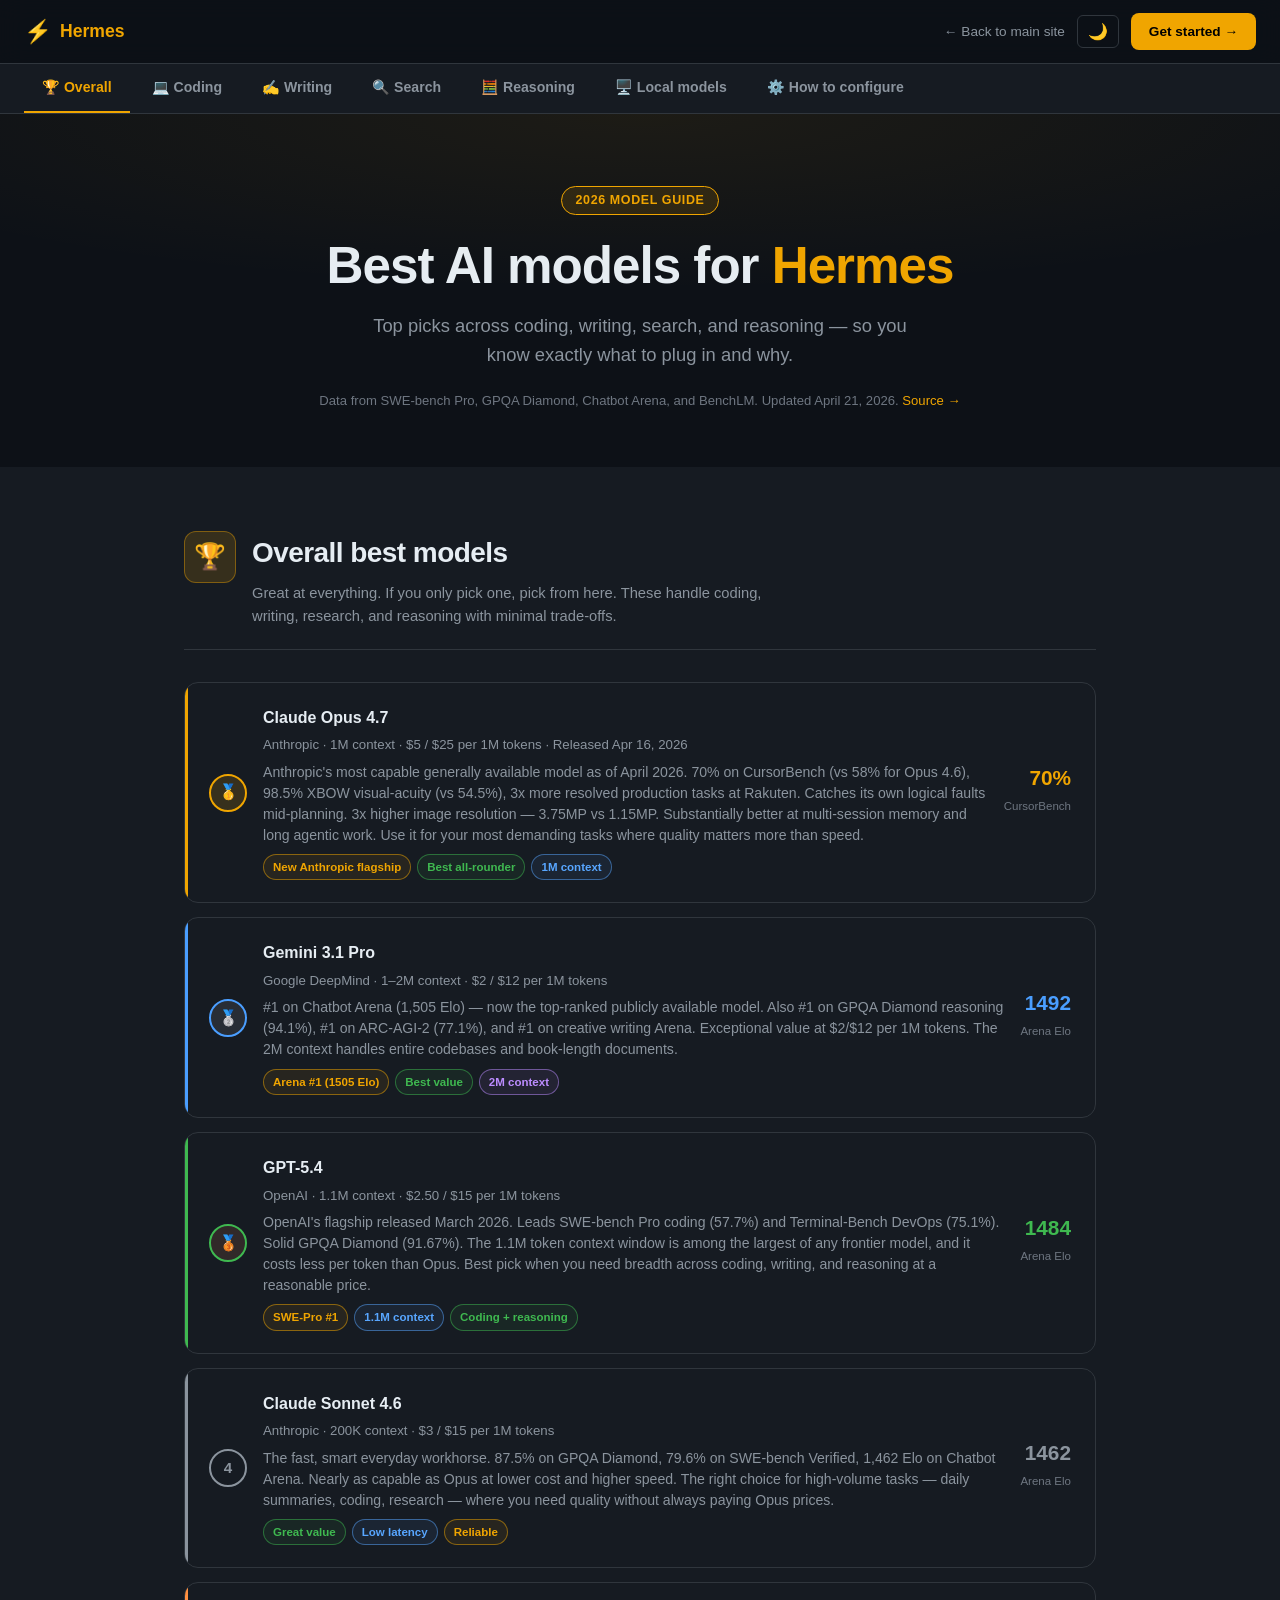
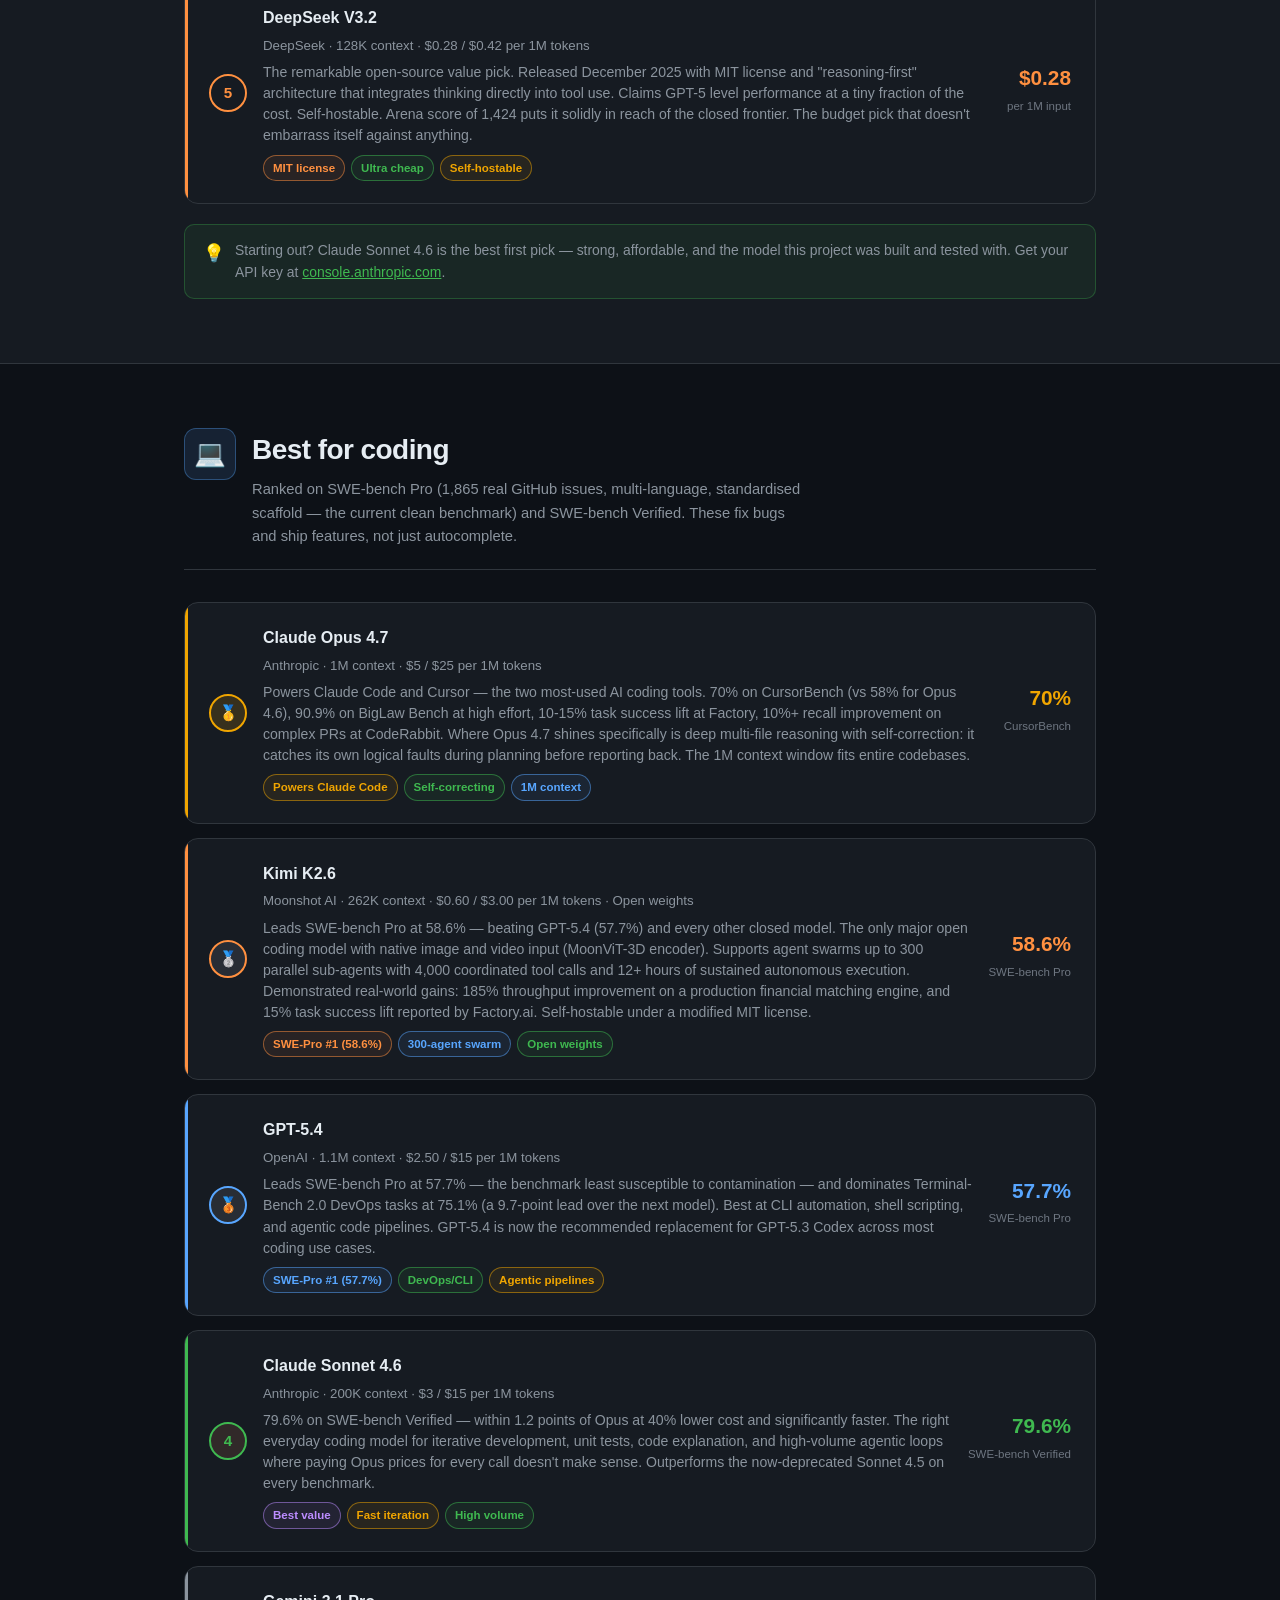
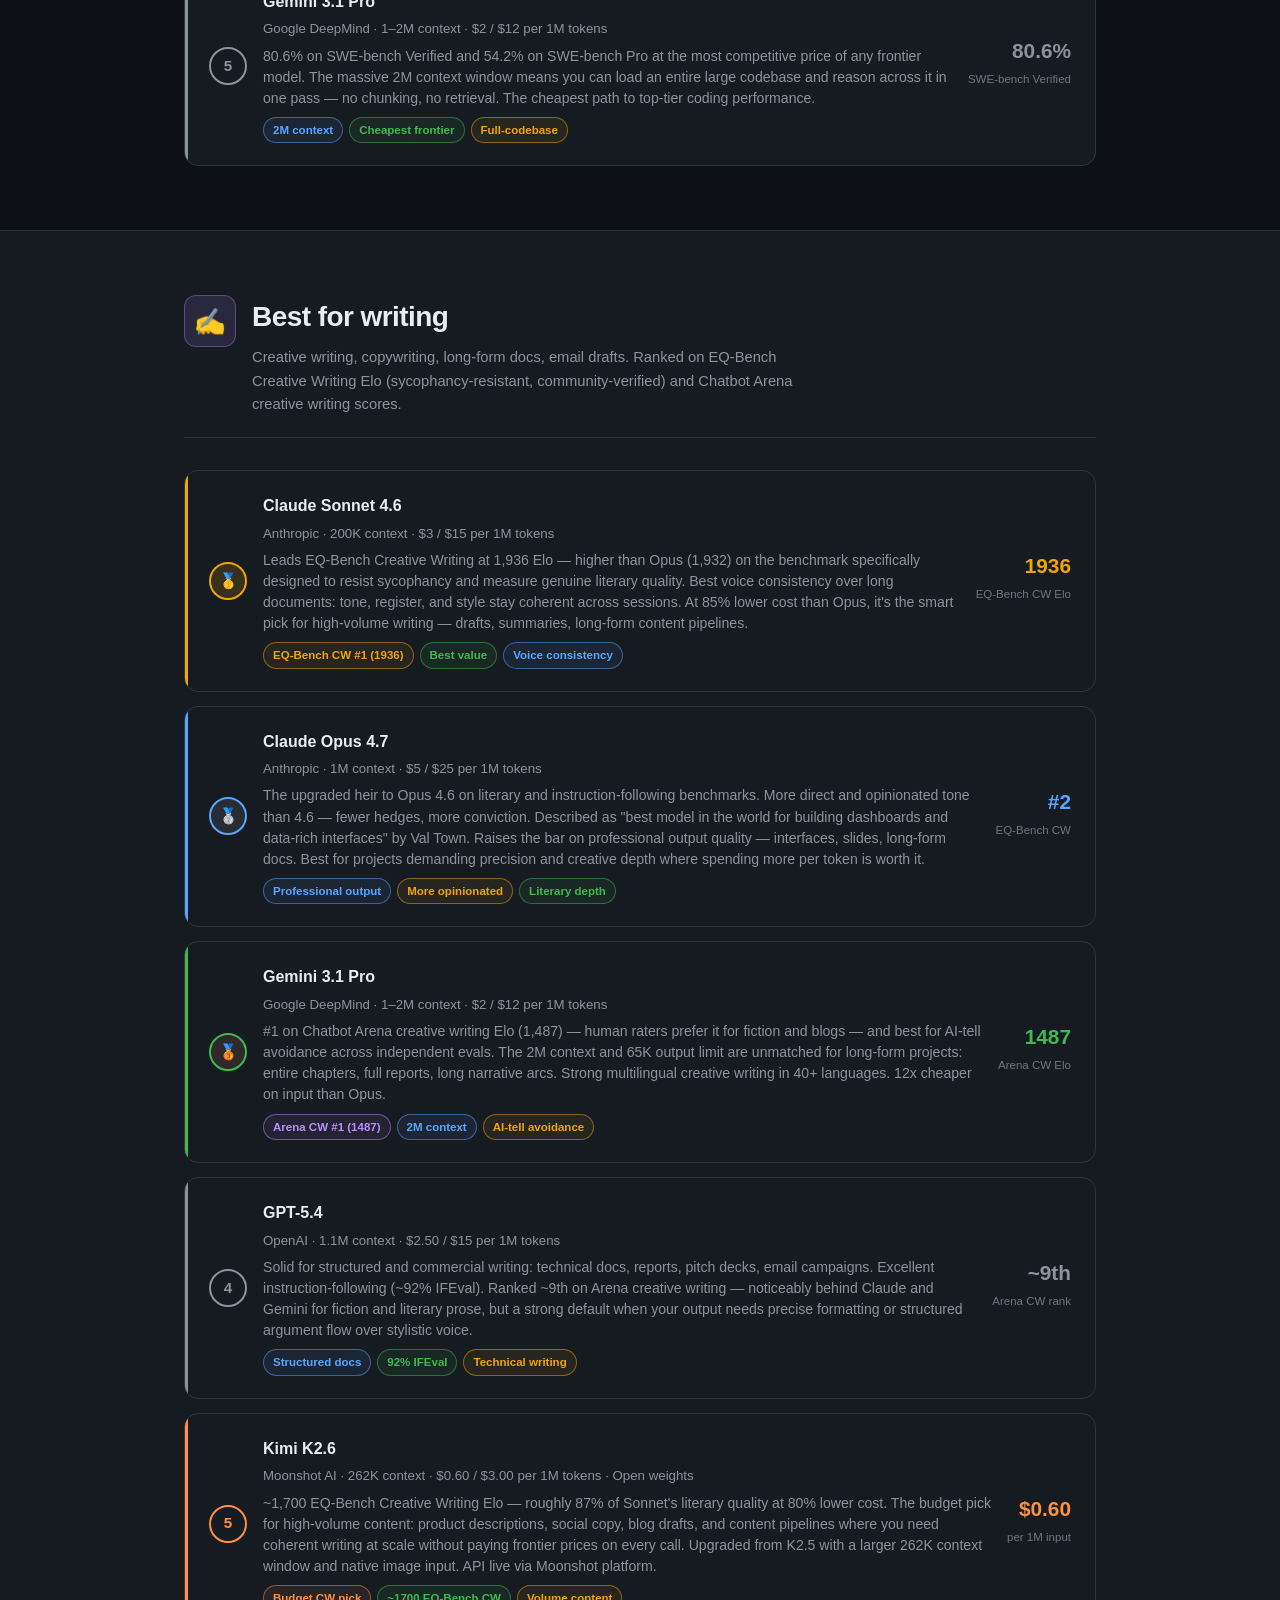
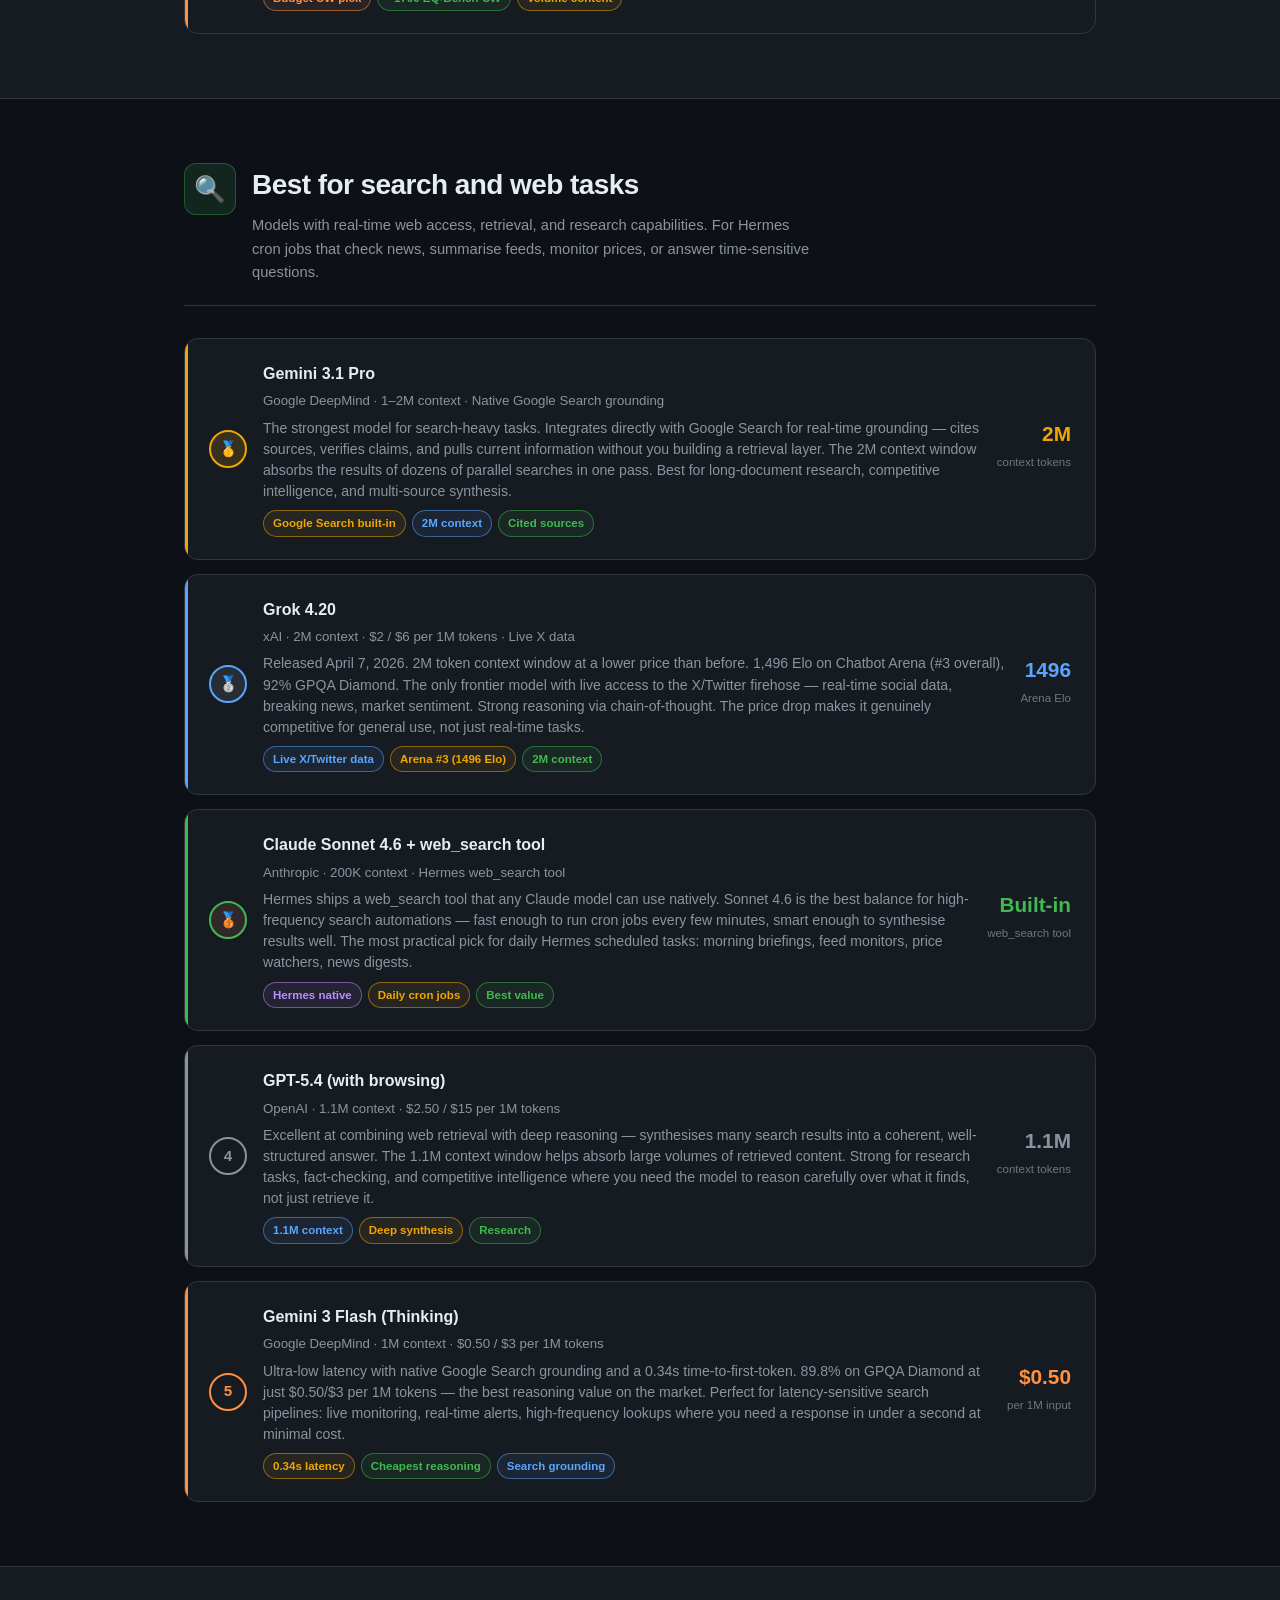
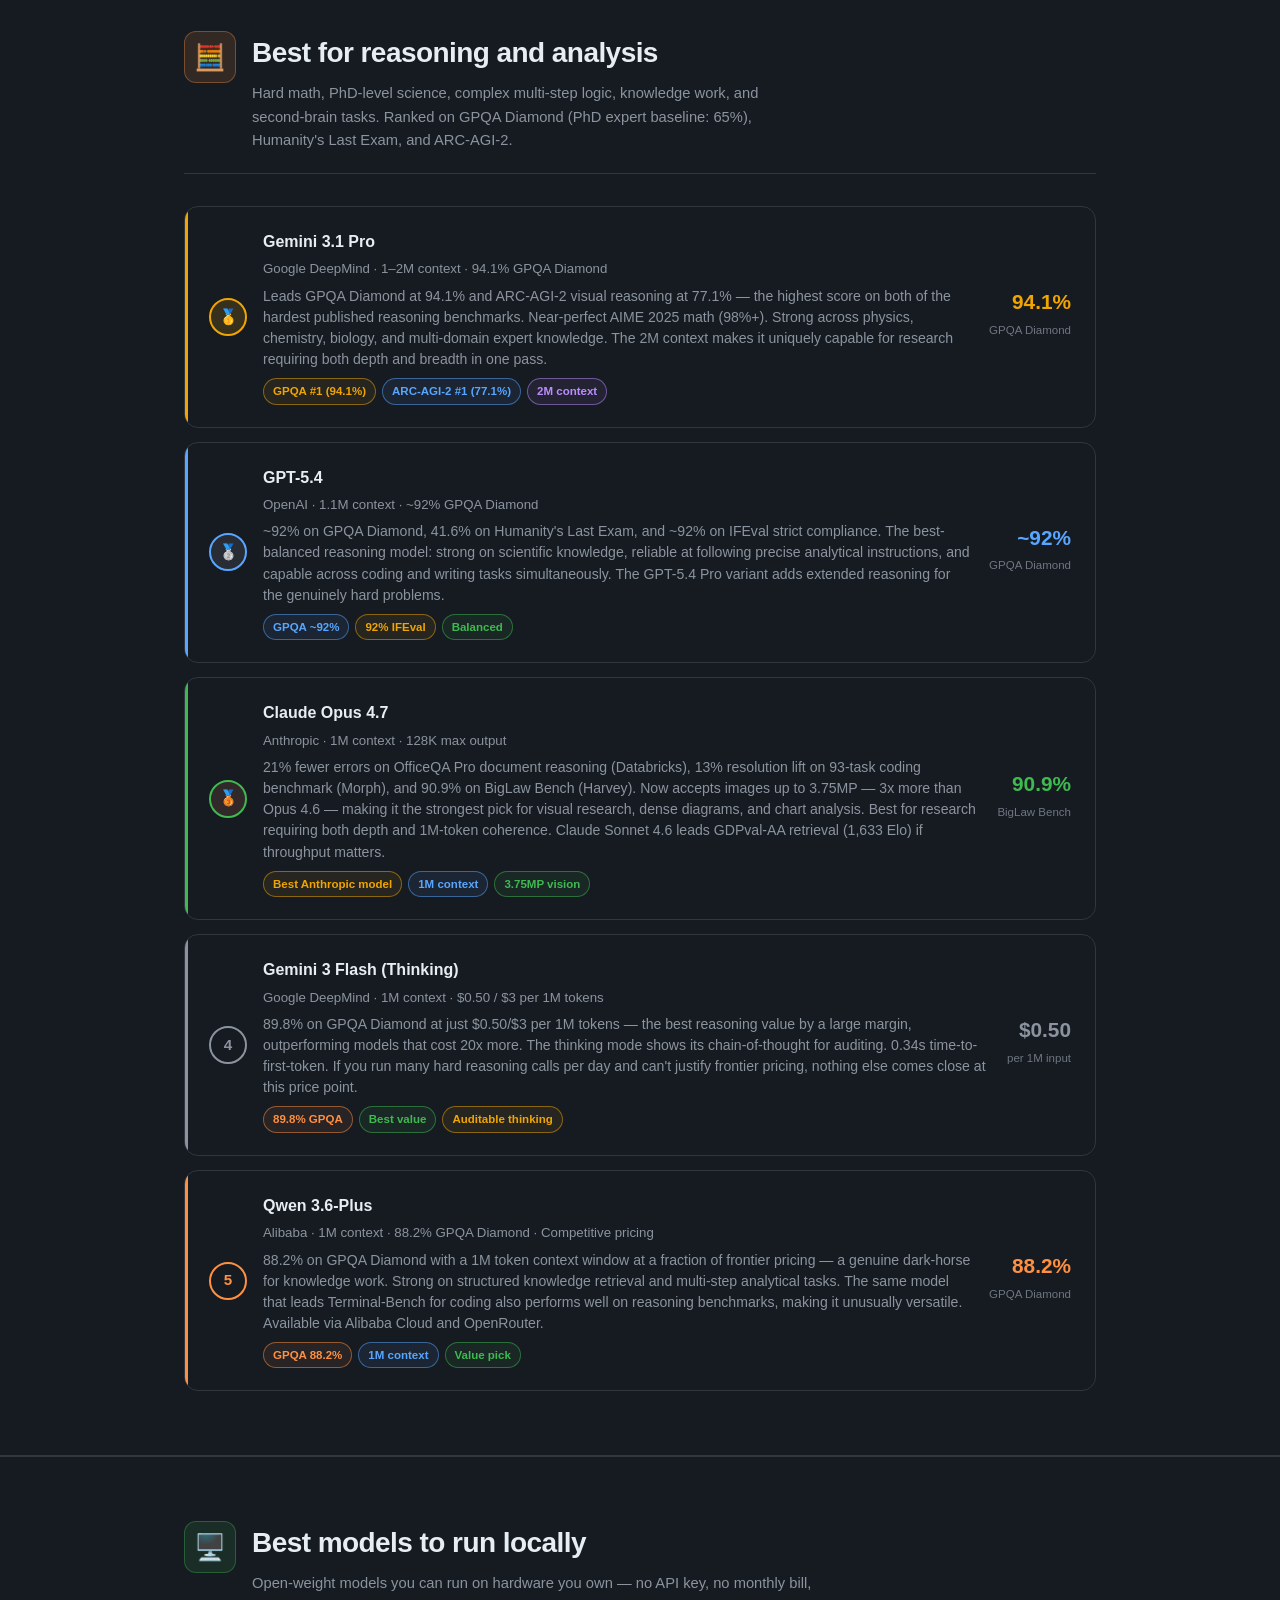
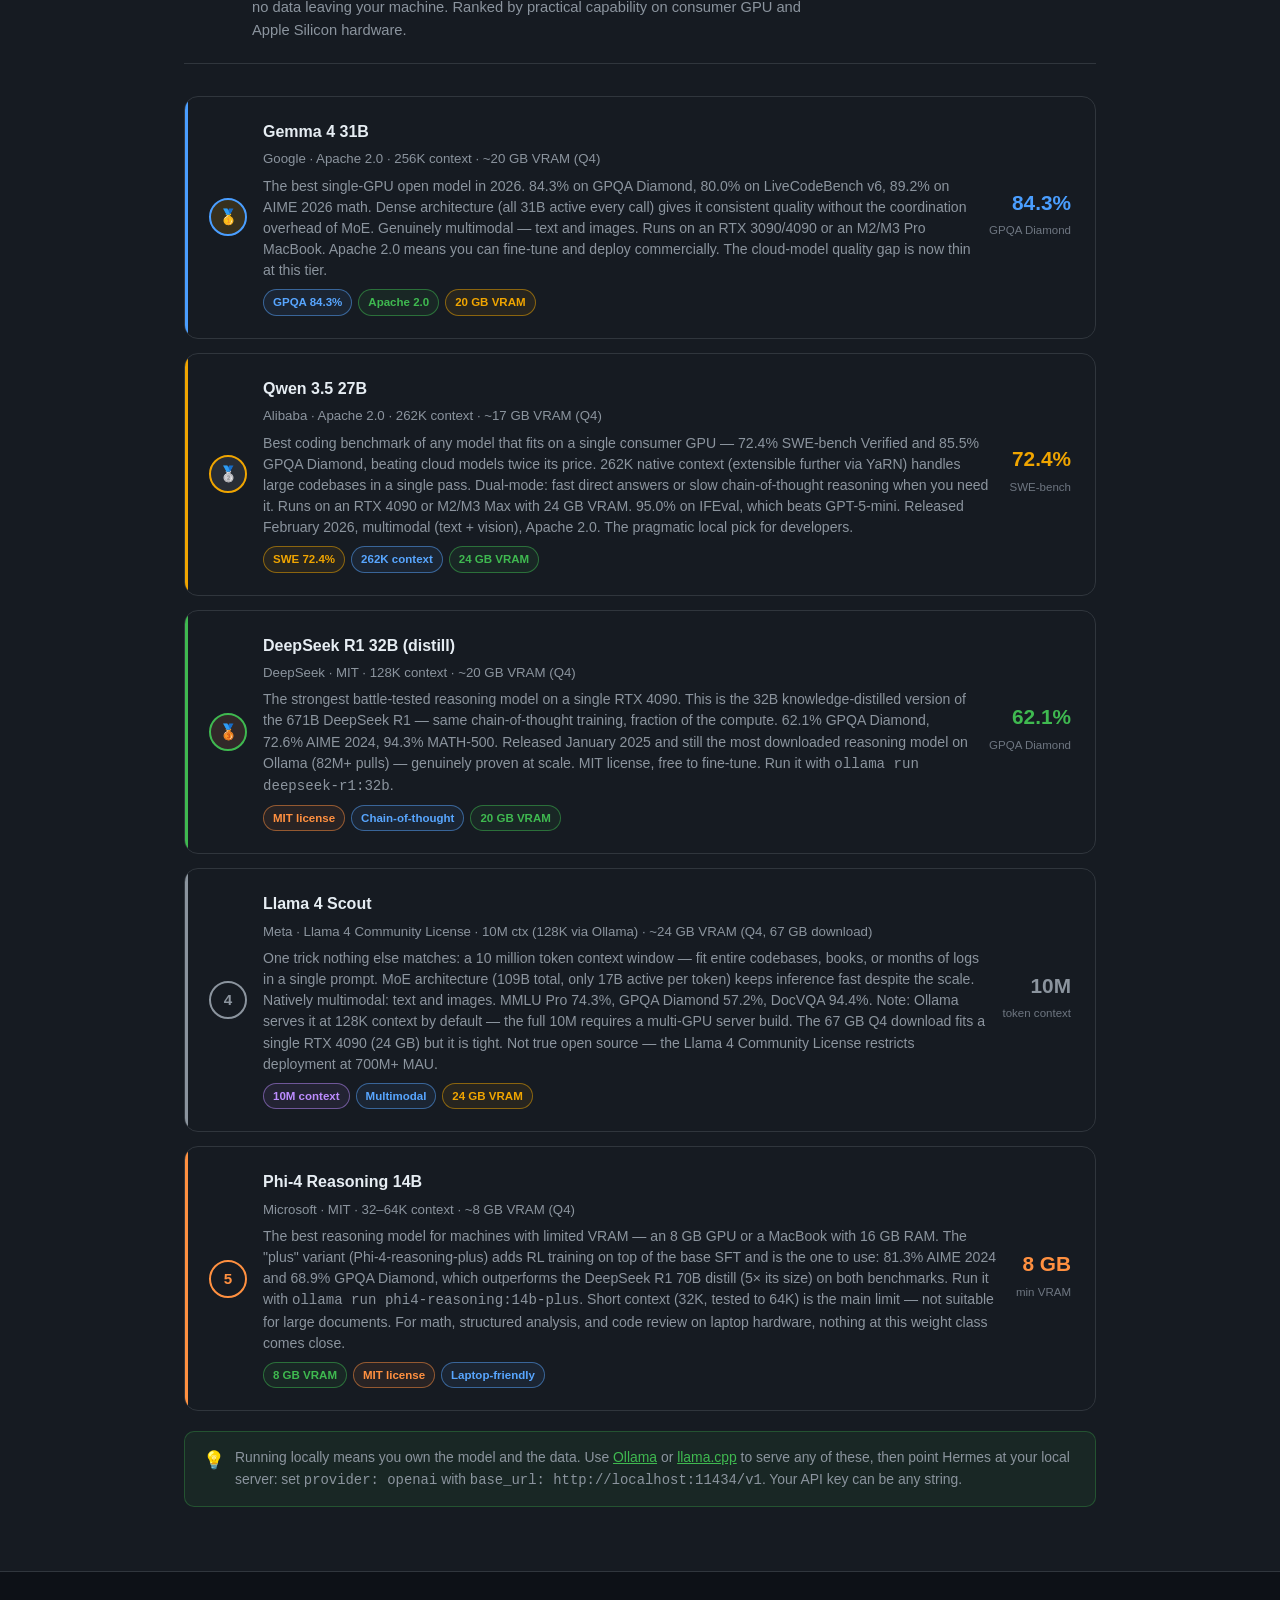
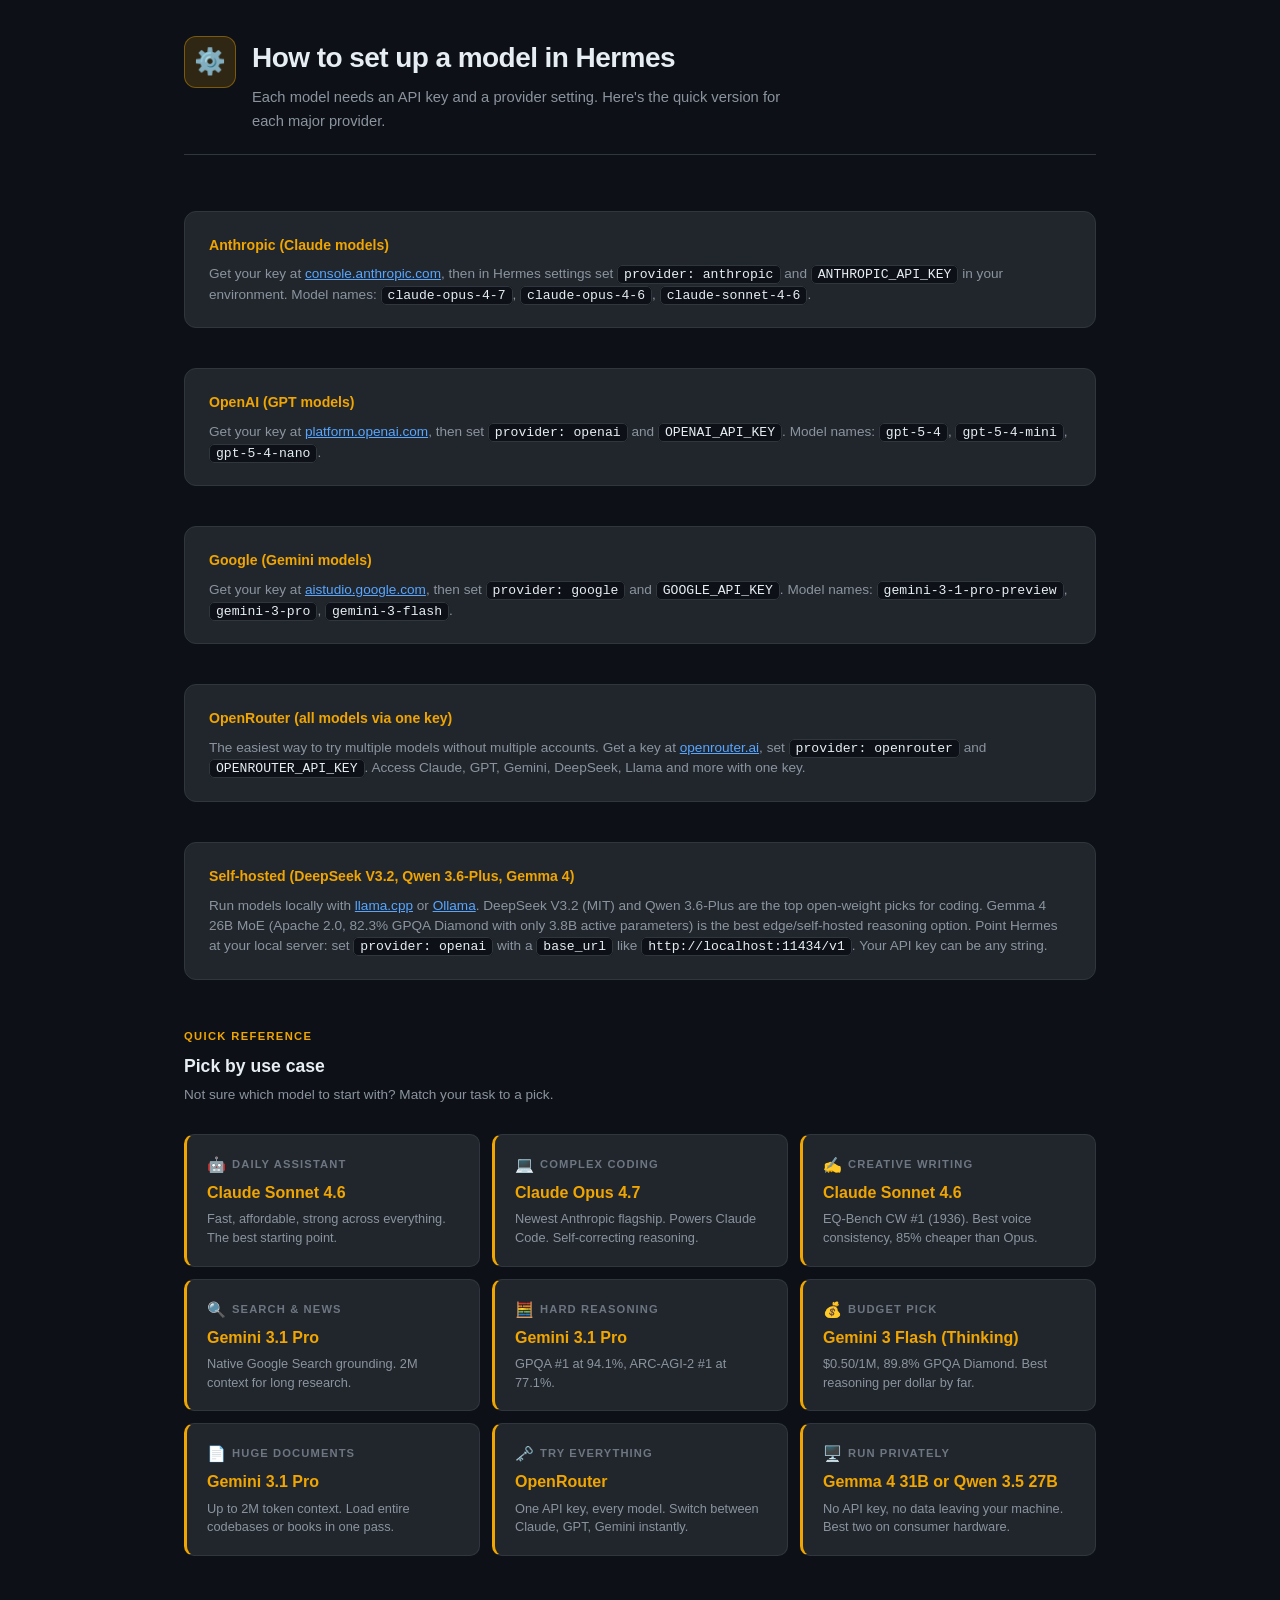
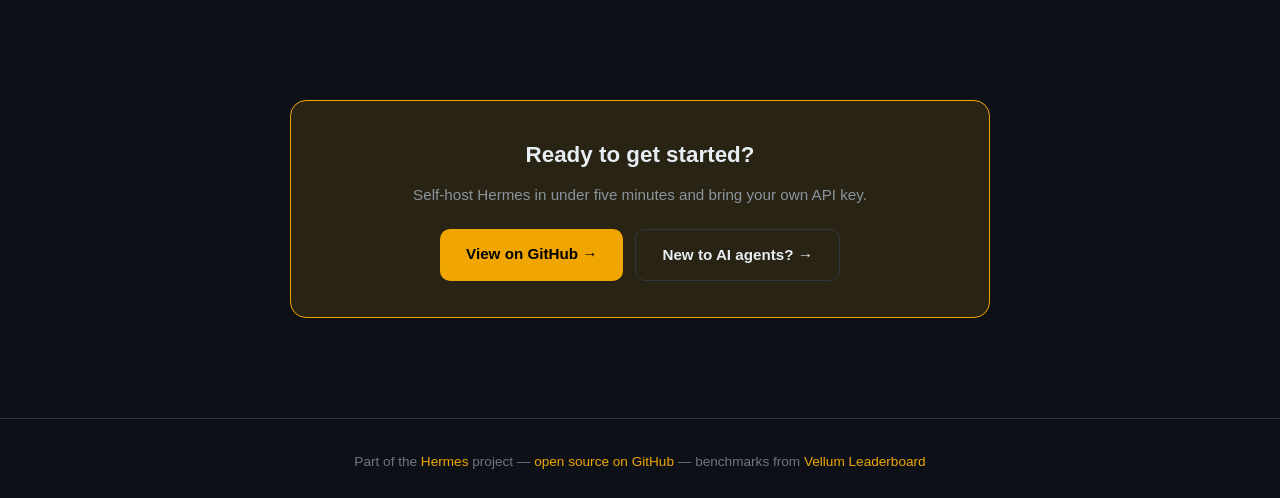
==== models/index.html @ d33a5d72 "docs: update models page — Kimi K2.6 replaces K2.5 (58.6% SWE-Pro #1 coding, writing section updated" ====
<!DOCTYPE html>
<html lang="en" data-theme="dark">
<head>
  <script>
    // Canonical URL: strip trailing index.html so links always show the clean path
    (function(){
      var p = window.location.pathname;
      if (p.endsWith('/index.html')) {
        var clean = p.slice(0, p.length - 'index.html'.length);
        window.history.replaceState(null, '', clean + window.location.search + window.location.hash);
      }
    })();
  </script>
<meta charset="UTF-8">
<meta name="viewport" content="width=device-width, initial-scale=1.0">
<title>Best AI Models for Hermes — 2026 Guide</title>
<meta name="description" content="The best AI models to use with Hermes in 2026 — top picks for coding, writing, web search, and all-around use.">
<style>
  :root {
    --bg-primary: #0d1117;
    --bg-secondary: #161b22;
    --bg-tertiary: #21262d;
    --bg-card: #161b22;
    --border: #30363d;
    --text-primary: #e6edf3;
    --text-secondary: #8b949e;
    --text-muted: #6e7681;
    --accent: #f0a500;
    --accent-dim: #c88800;
    --accent-glow: rgba(240,165,0,0.12);
    --green: #3fb950;
    --blue: #58a6ff;
    --purple: #bc8cff;
    --red: #f85149;
    --orange: #ff9040;
    --nav-height: 64px;
  }
  [data-theme="light"] nav {
    background: rgba(246, 248, 250, 0.95);
  }
  [data-theme="light"] {
    --bg-primary: #ffffff;
    --bg-secondary: #f6f8fa;
    --bg-tertiary: #eaeef2;
    --bg-card: #ffffff;
    --border: #d0d7de;
    --text-primary: #1f2328;
    --text-secondary: #656d76;
    --text-muted: #9198a1;
    --accent: #c07800;
    --accent-dim: #9a6200;
    --accent-glow: rgba(192,120,0,0.10);
  }

  *, *::before, *::after { box-sizing: border-box; margin: 0; padding: 0; }

  body {
    font-family: -apple-system, BlinkMacSystemFont, 'Segoe UI', sans-serif;
    background: var(--bg-primary);
    color: var(--text-primary);
    line-height: 1.6;
    min-height: 100vh;
  }

  /* NAV */
  nav {
    position: sticky;
    top: 0;
    height: var(--nav-height);
    background: rgba(13, 17, 23, 0.92);
    border-bottom: 1px solid var(--border);
    backdrop-filter: blur(12px);
    display: flex;
    align-items: center;
    justify-content: space-between;
    padding: 0 24px;
    z-index: 100;
  }
  .nav-logo {
    font-size: 1.1rem;
    font-weight: 700;
    color: var(--accent);
    text-decoration: none;
    display: flex;
    align-items: center;
    gap: 8px;
  }
  .nav-logo span { font-size: 1.4rem; }
  .nav-right { display: flex; align-items: center; gap: 12px; }
  .nav-back {
    color: var(--text-secondary);
    text-decoration: none;
    font-size: 0.85rem;
    display: flex;
    align-items: center;
    gap: 4px;
    transition: color 0.2s;
  }
  .nav-back:hover { color: var(--text-primary); }
  #theme-toggle {
    background: none;
    border: 1px solid var(--border);
    border-radius: 6px;
    padding: 6px 10px;
    cursor: pointer;
    font-size: 1rem;
    color: var(--text-primary);
    transition: border-color 0.2s;
  }
  #theme-toggle:hover { border-color: var(--accent); }
  .btn-cta {
    background: var(--accent);
    color: #000;
    border: none;
    border-radius: 8px;
    padding: 8px 18px;
    font-size: 0.85rem;
    font-weight: 600;
    cursor: pointer;
    text-decoration: none;
    transition: opacity 0.2s;
  }
  .btn-cta:hover { opacity: 0.85; }

  /* TAB NAV */
  .tab-bar {
    position: sticky;
    top: var(--nav-height);
    z-index: 90;
    background: var(--bg-secondary);
    border-bottom: 1px solid var(--border);
    padding: 0 24px;
    display: flex;
    gap: 4px;
    overflow-x: auto;
    scrollbar-width: none;
  }
  .tab-bar::-webkit-scrollbar { display: none; }
  .tab-pill {
    padding: 12px 18px;
    font-size: 0.88rem;
    font-weight: 600;
    color: var(--text-secondary);
    cursor: pointer;
    border-bottom: 2px solid transparent;
    white-space: nowrap;
    transition: color 0.2s, border-color 0.2s;
    text-decoration: none;
    display: block;
  }
  .tab-pill:hover { color: var(--text-primary); }
  .tab-pill.active { color: var(--accent); border-bottom-color: var(--accent); }

  /* HERO */
  .hero {
    text-align: center;
    padding: 72px 24px 56px;
    position: relative;
    overflow: hidden;
  }
  .hero::before {
    content: '';
    position: absolute;
    inset: 0;
    background: radial-gradient(ellipse 70% 50% at 50% 0%, rgba(240,165,0,0.07), transparent);
    pointer-events: none;
  }
  .hero-badge {
    display: inline-block;
    background: var(--accent-glow);
    border: 1px solid var(--accent);
    color: var(--accent);
    border-radius: 20px;
    padding: 4px 14px;
    font-size: 0.78rem;
    font-weight: 600;
    letter-spacing: 0.05em;
    text-transform: uppercase;
    margin-bottom: 20px;
  }
  .hero h1 {
    font-size: clamp(1.9rem, 4.5vw, 3.2rem);
    font-weight: 800;
    line-height: 1.2;
    margin-bottom: 14px;
    letter-spacing: -0.02em;
  }
  .hero h1 em { font-style: normal; color: var(--accent); }
  .hero-sub {
    font-size: clamp(0.95rem, 2.2vw, 1.15rem);
    color: var(--text-secondary);
    max-width: 580px;
    margin: 0 auto 20px;
  }
  .hero-note {
    font-size: 0.82rem;
    color: var(--text-muted);
    margin-top: 8px;
  }
  .hero-note a { color: var(--accent); text-decoration: none; }

  /* SECTION */
  .model-section {
    padding: 64px 24px;
    max-width: 960px;
    margin: 0 auto;
  }
  .model-section + .model-section { padding-top: 0; }
  .section-alt {
    background: var(--bg-secondary);
  }
  .section-alt .model-section { }

  .section-header {
    display: flex;
    align-items: flex-start;
    gap: 16px;
    margin-bottom: 32px;
    padding-bottom: 20px;
    border-bottom: 1px solid var(--border);
  }
  .section-icon {
    width: 52px;
    height: 52px;
    border-radius: 12px;
    display: flex;
    align-items: center;
    justify-content: center;
    font-size: 1.6rem;
    flex-shrink: 0;
  }
  .icon-gold { background: rgba(240,165,0,0.15); border: 1px solid rgba(240,165,0,0.4); }
  .icon-blue { background: rgba(88,166,255,0.12); border: 1px solid rgba(88,166,255,0.35); }
  .icon-green { background: rgba(63,185,80,0.12); border: 1px solid rgba(63,185,80,0.35); }
  .icon-purple { background: rgba(188,140,255,0.12); border: 1px solid rgba(188,140,255,0.35); }
  .icon-orange { background: rgba(255,144,64,0.12); border: 1px solid rgba(255,144,64,0.35); }

  .section-header-text h2 {
    font-size: clamp(1.3rem, 2.5vw, 1.75rem);
    font-weight: 700;
    margin-bottom: 6px;
    letter-spacing: -0.02em;
  }
  .section-header-text p {
    font-size: 0.92rem;
    color: var(--text-secondary);
    max-width: 560px;
  }

  /* MODEL CARDS */
  .model-list {
    display: grid;
    gap: 14px;
  }
  .model-card {
    background: var(--bg-card);
    border: 1px solid var(--border);
    border-radius: 14px;
    padding: 22px 24px;
    display: grid;
    grid-template-columns: auto 1fr auto;
    gap: 16px;
    align-items: center;
    transition: border-color 0.2s, transform 0.2s;
    position: relative;
    overflow: hidden;
  }
  .model-card:hover {
    border-color: var(--model-color, var(--accent));
    transform: translateY(-1px);
  }
  .model-card::before {
    content: '';
    position: absolute;
    left: 0;
    top: 0;
    bottom: 0;
    width: 3px;
    background: var(--model-color, var(--accent));
    border-radius: 14px 0 0 14px;
  }

  .rank-badge {
    width: 38px;
    height: 38px;
    border-radius: 50%;
    display: flex;
    align-items: center;
    justify-content: center;
    font-weight: 800;
    font-size: 0.95rem;
    flex-shrink: 0;
    border: 2px solid var(--model-color, var(--accent));
    color: var(--model-color, var(--accent));
    background: transparent;
  }
  .rank-badge.gold { background: rgba(240,165,0,0.15); }
  .rank-badge.silver { background: rgba(139,148,158,0.15); }
  .rank-badge.bronze { background: rgba(201,120,80,0.15); }

  .model-info h3 {
    font-size: 1rem;
    font-weight: 700;
    margin-bottom: 4px;
  }
  .model-info .model-meta {
    font-size: 0.83rem;
    color: var(--text-secondary);
    margin-bottom: 6px;
  }
  .model-info .model-why {
    font-size: 0.88rem;
    color: var(--text-secondary);
    line-height: 1.5;
  }
  .model-pills {
    display: flex;
    flex-wrap: wrap;
    gap: 6px;
    margin-top: 8px;
  }
  .pill {
    font-size: 0.72rem;
    font-weight: 600;
    padding: 3px 9px;
    border-radius: 20px;
    border: 1px solid var(--border);
    color: var(--text-muted);
    white-space: nowrap;
  }
  .pill.green { border-color: rgba(63,185,80,0.5); color: var(--green); background: rgba(63,185,80,0.08); }
  .pill.blue { border-color: rgba(88,166,255,0.5); color: var(--blue); background: rgba(88,166,255,0.08); }
  .pill.purple { border-color: rgba(188,140,255,0.5); color: var(--purple); background: rgba(188,140,255,0.08); }
  .pill.gold { border-color: rgba(240,165,0,0.5); color: var(--accent); background: rgba(240,165,0,0.08); }
  .pill.orange { border-color: rgba(255,144,64,0.5); color: var(--orange); background: rgba(255,144,64,0.08); }

  .model-score {
    text-align: right;
    flex-shrink: 0;
  }
  .score-val {
    font-size: 1.3rem;
    font-weight: 800;
    color: var(--model-color, var(--accent));
    display: block;
    line-height: 1;
    margin-bottom: 3px;
  }
  .score-label {
    font-size: 0.72rem;
    color: var(--text-muted);
    white-space: nowrap;
  }

  /* SETUP BOX */
  .setup-box {
    background: var(--bg-tertiary);
    border: 1px solid var(--border);
    border-radius: 12px;
    padding: 22px 24px;
    margin-top: 24px;
  }
  .setup-box h4 {
    font-size: 0.88rem;
    font-weight: 700;
    margin-bottom: 8px;
    color: var(--accent);
  }
  .setup-box p {
    font-size: 0.85rem;
    color: var(--text-secondary);
    line-height: 1.5;
  }
  .setup-box code {
    background: var(--bg-primary);
    border: 1px solid var(--border);
    border-radius: 5px;
    padding: 1px 6px;
    font-size: 0.82rem;
    font-family: 'SFMono-Regular', Consolas, monospace;
    color: var(--text-primary);
  }

  /* HOW TO PICK */

  .picker-grid {
    display: grid;
    grid-template-columns: repeat(auto-fit, minmax(220px, 1fr));
    gap: 12px;
    margin-top: 28px;
  }
  .picker-card {
    background: var(--bg-tertiary);
    border: 1px solid var(--border);
    border-left: 3px solid var(--accent);
    border-radius: 10px;
    padding: 18px 20px;
    display: flex;
    flex-direction: column;
    gap: 6px;
    transition: border-color 0.2s, box-shadow 0.2s, transform 0.15s;
  }
  .picker-card:hover {
    border-color: var(--accent);
    box-shadow: 0 4px 20px rgba(240,165,0,0.12);
    transform: translateY(-1px);
  }
  .picker-card .use-case {
    font-size: 0.7rem;
    font-weight: 700;
    text-transform: uppercase;
    letter-spacing: 0.1em;
    color: var(--text-muted);
    display: flex;
    align-items: center;
    gap: 6px;
  }
  .picker-card .use-case .uc-icon {
    font-size: 0.95rem;
    letter-spacing: 0;
  }
  .picker-card .recommendation {
    font-size: 1rem;
    font-weight: 800;
    color: var(--accent);
    line-height: 1.2;
  }
  .picker-card .why-short {
    font-size: 0.8rem;
    color: var(--text-secondary);
    line-height: 1.45;
    margin-top: 2px;
  }

  /* FREE TIER NOTE */
  .free-note {
    background: rgba(63,185,80,0.08);
    border: 1px solid rgba(63,185,80,0.3);
    border-radius: 10px;
    padding: 14px 18px;
    margin-top: 20px;
    font-size: 0.87rem;
    color: var(--text-secondary);
    display: flex;
    gap: 10px;
    align-items: flex-start;
  }
  .free-note .note-icon { font-size: 1.1rem; flex-shrink: 0; }

  /* CTA STRIP */
  .cta-strip {
    background: var(--accent-glow);
    border: 1px solid var(--accent);
    border-radius: 16px;
    padding: 36px 40px;
    text-align: center;
    margin: 40px auto;
    max-width: 700px;
  }
  .cta-strip h2 { font-size: 1.4rem; font-weight: 700; margin-bottom: 10px; }
  .cta-strip p { color: var(--text-secondary); margin-bottom: 22px; font-size: 0.95rem; }
  .cta-group { display: flex; gap: 12px; justify-content: center; flex-wrap: wrap; }
  .btn-primary {
    background: var(--accent);
    color: #000;
    font-weight: 700;
    padding: 13px 26px;
    border-radius: 10px;
    text-decoration: none;
    font-size: 0.95rem;
    transition: opacity 0.2s;
  }
  .btn-primary:hover { opacity: 0.85; }
  .btn-ghost {
    background: transparent;
    color: var(--text-primary);
    font-weight: 600;
    padding: 13px 26px;
    border-radius: 10px;
    text-decoration: none;
    font-size: 0.95rem;
    border: 1px solid var(--border);
    transition: border-color 0.2s;
  }
  .btn-ghost:hover { border-color: var(--accent); }

  /* FOOTER */
  footer {
    border-top: 1px solid var(--border);
    text-align: center;
    padding: 32px 24px;
    color: var(--text-muted);
    font-size: 0.85rem;
  }
  footer a { color: var(--accent); text-decoration: none; }

  /* DIVIDER */
  .section-divider { height: 1px; background: var(--border); }

  /* MOBILE */
  @media (max-width: 640px) {
    nav { padding: 0 16px; }
    .nav-back { display: none; }
    .btn-cta { display: none; }
    .model-card { grid-template-columns: auto 1fr; }
    .model-score { display: none; }
    .tab-bar { padding: 0 12px; }
    .tab-pill { padding: 10px 14px; font-size: 0.82rem; }
    .section-header { flex-direction: column; gap: 12px; }
    .cta-strip { padding: 28px 20px; }
  }
  @media (max-width: 480px) {
    .picker-grid { grid-template-columns: 1fr 1fr; }
  }

  /* HAMBURGER + MOBILE MENU */
  .hamburger {
    display: none;
    flex-direction: column;
    gap: 5px;
    cursor: pointer;
    padding: 6px;
    border: 1px solid var(--border);
    border-radius: 6px;
    background: none;
    transition: border-color 0.15s;
    flex-shrink: 0;
  }
  .hamburger:hover { border-color: var(--accent); }
  .hamburger span {
    display: block;
    width: 20px;
    height: 2px;
    background: var(--text-secondary);
    border-radius: 2px;
    transition: transform 0.2s, opacity 0.2s;
  }
  .hamburger.open span:nth-child(1) { transform: translateY(7px) rotate(45deg); }
  .hamburger.open span:nth-child(2) { opacity: 0; }
  .hamburger.open span:nth-child(3) { transform: translateY(-7px) rotate(-45deg); }
  #models-mobile-menu {
    display: none;
    position: fixed;
    top: var(--nav-height);
    left: 0; right: 0;
    background: var(--bg-secondary);
    border-bottom: 1px solid var(--border);
    padding: 16px 24px;
    z-index: 999;
    flex-direction: column;
    gap: 4px;
  }
  #models-mobile-menu.open { display: flex; }
  #models-mobile-menu a {
    color: var(--text-secondary);
    font-size: 0.95rem;
    font-weight: 500;
    padding: 10px 12px;
    border-radius: 6px;
    transition: color 0.15s, background 0.15s;
    text-decoration: none;
  }
  #models-mobile-menu a:hover { color: var(--text-primary); background: var(--bg-tertiary); }
  #models-mobile-menu a.accent { color: var(--accent); }
  #models-mobile-menu .menu-divider {
    height: 1px;
    background: var(--border);
    margin: 4px 0;
  }
  @media (max-width: 640px) {
    .hamburger { display: flex; }
    .btn-cta { display: none; }
    .nav-back { display: none; }
  }
</style>
</head>
<body>

<nav>
  <a href="../" class="nav-logo"><span>⚡</span> Hermes</a>
  <div class="nav-right">
    <a href="../" class="nav-back">← <span>Back to main site</span></a>
    <button id="theme-toggle" aria-label="Toggle theme">🌙</button>
    <a href="https://hermes-agent.nousresearch.com/docs/getting-started/installation" class="btn-cta" target="_blank">Get started →</a>
  </div>
  <button class="hamburger" id="models-hamburger" aria-label="Open menu" aria-expanded="false">
    <span></span><span></span><span></span>
  </button>
</nav>

<div id="models-mobile-menu">
  <a href="../">⚡ Hermes Home</a>
  <a href="../#why">Why Hermes</a>
  <a href="../#features">Features</a>
  <a href="../#compare">Compare</a>
  <a href="../#install">Install</a>
  <div class="menu-divider"></div>
  <a href="../eli5/" class="accent">🧠 ELI5 — What is Hermes?</a>
  <a href="../models/" class="accent">🤖 Best Models 2026</a>
  <a href="../community/" class="accent">🌎 Community</a>
  <a href="https://hermes-agent.nousresearch.com/docs/getting-started/installation" target="_blank" class="accent" style="margin-top:4px">Get started →</a>
</div>

<!-- TAB BAR -->
<div class="tab-bar">
  <a class="tab-pill active" href="#overall">🏆 Overall</a>
  <a class="tab-pill" href="#coding">💻 Coding</a>
  <a class="tab-pill" href="#writing">✍️ Writing</a>
  <a class="tab-pill" href="#search">🔍 Search</a>
  <a class="tab-pill" href="#reasoning">🧮 Reasoning</a>
  <a class="tab-pill" href="#local">🖥️ Local models</a>
  <a class="tab-pill" href="#howto">⚙️ How to configure</a>
</div>

<!-- HERO -->
<section class="hero">
  <div class="hero-badge">2026 Model Guide</div>
  <h1>Best AI models for <em>Hermes</em></h1>
  <p class="hero-sub">Top picks across coding, writing, search, and reasoning — so you know exactly what to plug in and why.</p>
  <p class="hero-note">Data from SWE-bench Pro, GPQA Diamond, Chatbot Arena, and BenchLM. Updated April 21, 2026. <a href="https://lmarena.ai/leaderboard" target="_blank">Source →</a></p>
</section>

<!-- =========================================
     OVERALL
     ========================================= -->
<div id="overall" class="section-alt">
  <div class="model-section">
    <div class="section-header">
      <div class="section-icon icon-gold">🏆</div>
      <div class="section-header-text">
        <h2>Overall best models</h2>
        <p>Great at everything. If you only pick one, pick from here. These handle coding, writing, research, and reasoning with minimal trade-offs.</p>
      </div>
    </div>

    <div class="model-list">
      <!-- #1 -->
      <div class="model-card" style="--model-color: #f0a500;">
        <div class="rank-badge gold">🥇</div>
        <div class="model-info">
          <h3>Claude Opus 4.7</h3>
          <div class="model-meta">Anthropic &middot; 1M context &middot; $5 / $25 per 1M tokens &middot; Released Apr 16, 2026</div>
          <div class="model-why">Anthropic's most capable generally available model as of April 2026. 70% on CursorBench (vs 58% for Opus 4.6), 98.5% XBOW visual-acuity (vs 54.5%), 3x more resolved production tasks at Rakuten. Catches its own logical faults mid-planning. 3x higher image resolution — 3.75MP vs 1.15MP. Substantially better at multi-session memory and long agentic work. Use it for your most demanding tasks where quality matters more than speed.</div>
          <div class="model-pills">
            <span class="pill gold">New Anthropic flagship</span>
            <span class="pill green">Best all-rounder</span>
            <span class="pill blue">1M context</span>
          </div>
        </div>
        <div class="model-score">
          <span class="score-val">70%</span>
          <span class="score-label">CursorBench</span>
        </div>
      </div>

      <!-- #2 -->
      <div class="model-card" style="--model-color: #4a9eff;">
        <div class="rank-badge silver">🥈</div>
        <div class="model-info">
          <h3>Gemini 3.1 Pro</h3>
          <div class="model-meta">Google DeepMind &middot; 1–2M context &middot; $2 / $12 per 1M tokens</div>
          <div class="model-why">#1 on Chatbot Arena (1,505 Elo) — now the top-ranked publicly available model. Also #1 on GPQA Diamond reasoning (94.1%), #1 on ARC-AGI-2 (77.1%), and #1 on creative writing Arena. Exceptional value at $2/$12 per 1M tokens. The 2M context handles entire codebases and book-length documents.</div>
          <div class="model-pills">
            <span class="pill gold">Arena #1 (1505 Elo)</span>
            <span class="pill green">Best value</span>
            <span class="pill purple">2M context</span>
          </div>
        </div>
        <div class="model-score">
          <span class="score-val">1492</span>
          <span class="score-label">Arena Elo</span>
        </div>
      </div>

      <!-- #3 -->
      <div class="model-card" style="--model-color: #3fb950;">
        <div class="rank-badge bronze">🥉</div>
        <div class="model-info">
          <h3>GPT-5.4</h3>
          <div class="model-meta">OpenAI &middot; 1.1M context &middot; $2.50 / $15 per 1M tokens</div>
          <div class="model-why">OpenAI's flagship released March 2026. Leads SWE-bench Pro coding (57.7%) and Terminal-Bench DevOps (75.1%). Solid GPQA Diamond (91.67%). The 1.1M token context window is among the largest of any frontier model, and it costs less per token than Opus. Best pick when you need breadth across coding, writing, and reasoning at a reasonable price.</div>
          <div class="model-pills">
            <span class="pill gold">SWE-Pro #1</span>
            <span class="pill blue">1.1M context</span>
            <span class="pill green">Coding + reasoning</span>
          </div>
        </div>
        <div class="model-score">
          <span class="score-val">1484</span>
          <span class="score-label">Arena Elo</span>
        </div>
      </div>

      <!-- #4 -->
      <div class="model-card" style="--model-color: #8b949e;">
        <div class="rank-badge">4</div>
        <div class="model-info">
          <h3>Claude Sonnet 4.6</h3>
          <div class="model-meta">Anthropic &middot; 200K context &middot; $3 / $15 per 1M tokens</div>
          <div class="model-why">The fast, smart everyday workhorse. 87.5% on GPQA Diamond, 79.6% on SWE-bench Verified, 1,462 Elo on Chatbot Arena. Nearly as capable as Opus at lower cost and higher speed. The right choice for high-volume tasks — daily summaries, coding, research — where you need quality without always paying Opus prices.</div>
          <div class="model-pills">
            <span class="pill green">Great value</span>
            <span class="pill blue">Low latency</span>
            <span class="pill gold">Reliable</span>
          </div>
        </div>
        <div class="model-score">
          <span class="score-val">1462</span>
          <span class="score-label">Arena Elo</span>
        </div>
      </div>

      <!-- #5 -->
      <div class="model-card" style="--model-color: #ff9040;">
        <div class="rank-badge">5</div>
        <div class="model-info">
          <h3>DeepSeek V3.2</h3>
          <div class="model-meta">DeepSeek &middot; 128K context &middot; $0.28 / $0.42 per 1M tokens</div>
          <div class="model-why">The remarkable open-source value pick. Released December 2025 with MIT license and "reasoning-first" architecture that integrates thinking directly into tool use. Claims GPT-5 level performance at a tiny fraction of the cost. Self-hostable. Arena score of 1,424 puts it solidly in reach of the closed frontier. The budget pick that doesn't embarrass itself against anything.</div>
          <div class="model-pills">
            <span class="pill orange">MIT license</span>
            <span class="pill green">Ultra cheap</span>
            <span class="pill gold">Self-hostable</span>
          </div>
        </div>
        <div class="model-score">
          <span class="score-val">$0.28</span>
          <span class="score-label">per 1M input</span>
        </div>
      </div>
    </div>

    <div class="free-note">
      <span class="note-icon">💡</span>
      <span>Starting out? Claude Sonnet 4.6 is the best first pick — strong, affordable, and the model this project was built and tested with. Get your API key at <a href="https://console.anthropic.com" target="_blank" style="color:var(--green)">console.anthropic.com</a>.</span>
    </div>
  </div>
</div>

<div class="section-divider"></div>

<!-- =========================================
     CODING
     ========================================= -->
<div id="coding">
  <div class="model-section">
    <div class="section-header">
      <div class="section-icon icon-blue">💻</div>
      <div class="section-header-text">
        <h2>Best for coding</h2>
        <p>Ranked on SWE-bench Pro (1,865 real GitHub issues, multi-language, standardised scaffold — the current clean benchmark) and SWE-bench Verified. These fix bugs and ship features, not just autocomplete.</p>
      </div>
    </div>

    <div class="model-list">
      <div class="model-card" style="--model-color: #f0a500;">
        <div class="rank-badge gold">🥇</div>
        <div class="model-info">
          <h3>Claude Opus 4.7</h3>
          <div class="model-meta">Anthropic &middot; 1M context &middot; $5 / $25 per 1M tokens</div>
          <div class="model-why">Powers Claude Code and Cursor — the two most-used AI coding tools. 70% on CursorBench (vs 58% for Opus 4.6), 90.9% on BigLaw Bench at high effort, 10-15% task success lift at Factory, 10%+ recall improvement on complex PRs at CodeRabbit. Where Opus 4.7 shines specifically is deep multi-file reasoning with self-correction: it catches its own logical faults during planning before reporting back. The 1M context window fits entire codebases.</div>
          <div class="model-pills">
            <span class="pill gold">Powers Claude Code</span>
            <span class="pill green">Self-correcting</span>
            <span class="pill blue">1M context</span>
          </div>
        </div>
        <div class="model-score">
          <span class="score-val">70%</span>
          <span class="score-label">CursorBench</span>
        </div>
      </div>

      <div class="model-card" style="--model-color: #ff9040;">
        <div class="rank-badge silver">🥈</div>
        <div class="model-info">
          <h3>Kimi K2.6</h3>
          <div class="model-meta">Moonshot AI &middot; 262K context &middot; $0.60 / $3.00 per 1M tokens &middot; Open weights</div>
          <div class="model-why">Leads SWE-bench Pro at 58.6% — beating GPT-5.4 (57.7%) and every other closed model. The only major open coding model with native image and video input (MoonViT-3D encoder). Supports agent swarms up to 300 parallel sub-agents with 4,000 coordinated tool calls and 12+ hours of sustained autonomous execution. Demonstrated real-world gains: 185% throughput improvement on a production financial matching engine, and 15% task success lift reported by Factory.ai. Self-hostable under a modified MIT license.</div>
          <div class="model-pills">
            <span class="pill orange">SWE-Pro #1 (58.6%)</span>
            <span class="pill blue">300-agent swarm</span>
            <span class="pill green">Open weights</span>
          </div>
        </div>
        <div class="model-score">
          <span class="score-val">58.6%</span>
          <span class="score-label">SWE-bench Pro</span>
        </div>
      </div>

      <div class="model-card" style="--model-color: #58a6ff;">
        <div class="rank-badge silver">🥉</div>
        <div class="model-info">
          <h3>GPT-5.4</h3>
          <div class="model-meta">OpenAI &middot; 1.1M context &middot; $2.50 / $15 per 1M tokens</div>
          <div class="model-why">Leads SWE-bench Pro at 57.7% — the benchmark least susceptible to contamination — and dominates Terminal-Bench 2.0 DevOps tasks at 75.1% (a 9.7-point lead over the next model). Best at CLI automation, shell scripting, and agentic code pipelines. GPT-5.4 is now the recommended replacement for GPT-5.3 Codex across most coding use cases.</div>
          <div class="model-pills">
            <span class="pill blue">SWE-Pro #1 (57.7%)</span>
            <span class="pill green">DevOps/CLI</span>
            <span class="pill gold">Agentic pipelines</span>
          </div>
        </div>
        <div class="model-score">
          <span class="score-val">57.7%</span>
          <span class="score-label">SWE-bench Pro</span>
        </div>
      </div>

      <div class="model-card" style="--model-color: #3fb950;">
        <div class="rank-badge bronze">4</div>
        <div class="model-info">
          <h3>Claude Sonnet 4.6</h3>
          <div class="model-meta">Anthropic &middot; 200K context &middot; $3 / $15 per 1M tokens</div>
          <div class="model-why">79.6% on SWE-bench Verified — within 1.2 points of Opus at 40% lower cost and significantly faster. The right everyday coding model for iterative development, unit tests, code explanation, and high-volume agentic loops where paying Opus prices for every call doesn't make sense. Outperforms the now-deprecated Sonnet 4.5 on every benchmark.</div>
          <div class="model-pills">
            <span class="pill purple">Best value</span>
            <span class="pill gold">Fast iteration</span>
            <span class="pill green">High volume</span>
          </div>
        </div>
        <div class="model-score">
          <span class="score-val">79.6%</span>
          <span class="score-label">SWE-bench Verified</span>
        </div>
      </div>

      <div class="model-card" style="--model-color: #8b949e;">
        <div class="rank-badge">5</div>
        <div class="model-info">
          <h3>Gemini 3.1 Pro</h3>
          <div class="model-meta">Google DeepMind &middot; 1–2M context &middot; $2 / $12 per 1M tokens</div>
          <div class="model-why">80.6% on SWE-bench Verified and 54.2% on SWE-bench Pro at the most competitive price of any frontier model. The massive 2M context window means you can load an entire large codebase and reason across it in one pass — no chunking, no retrieval. The cheapest path to top-tier coding performance.</div>
          <div class="model-pills">
            <span class="pill blue">2M context</span>
            <span class="pill green">Cheapest frontier</span>
            <span class="pill gold">Full-codebase</span>
          </div>
        </div>
        <div class="model-score">
          <span class="score-val">80.6%</span>
          <span class="score-label">SWE-bench Verified</span>
        </div>
      </div>

      </div>
    </div>
  </div>
</div>

<div class="section-divider"></div>

<!-- =========================================
     WRITING
     ========================================= -->
<div id="writing" class="section-alt">
  <div class="model-section">
    <div class="section-header">
      <div class="section-icon icon-purple">✍️</div>
      <div class="section-header-text">
        <h2>Best for writing</h2>
        <p>Creative writing, copywriting, long-form docs, email drafts. Ranked on EQ-Bench Creative Writing Elo (sycophancy-resistant, community-verified) and Chatbot Arena creative writing scores.</p>
      </div>
    </div>

    <div class="model-list">
      <div class="model-card" style="--model-color: #f0a500;">
        <div class="rank-badge gold">🥇</div>
        <div class="model-info">
          <h3>Claude Sonnet 4.6</h3>
          <div class="model-meta">Anthropic &middot; 200K context &middot; $3 / $15 per 1M tokens</div>
          <div class="model-why">Leads EQ-Bench Creative Writing at 1,936 Elo — higher than Opus (1,932) on the benchmark specifically designed to resist sycophancy and measure genuine literary quality. Best voice consistency over long documents: tone, register, and style stay coherent across sessions. At 85% lower cost than Opus, it's the smart pick for high-volume writing — drafts, summaries, long-form content pipelines.</div>
          <div class="model-pills">
            <span class="pill gold">EQ-Bench CW #1 (1936)</span>
            <span class="pill green">Best value</span>
            <span class="pill blue">Voice consistency</span>
          </div>
        </div>
        <div class="model-score">
          <span class="score-val">1936</span>
          <span class="score-label">EQ-Bench CW Elo</span>
        </div>
      </div>

      <div class="model-card" style="--model-color: #58a6ff;">
        <div class="rank-badge silver">🥈</div>
        <div class="model-info">
          <h3>Claude Opus 4.7</h3>
          <div class="model-meta">Anthropic &middot; 1M context &middot; $5 / $25 per 1M tokens</div>
          <div class="model-why">The upgraded heir to Opus 4.6 on literary and instruction-following benchmarks. More direct and opinionated tone than 4.6 — fewer hedges, more conviction. Described as "best model in the world for building dashboards and data-rich interfaces" by Val Town. Raises the bar on professional output quality — interfaces, slides, long-form docs. Best for projects demanding precision and creative depth where spending more per token is worth it.</div>
          <div class="model-pills">
            <span class="pill blue">Professional output</span>
            <span class="pill gold">More opinionated</span>
            <span class="pill green">Literary depth</span>
          </div>
        </div>
        <div class="model-score">
          <span class="score-val">#2</span>
          <span class="score-label">EQ-Bench CW</span>
        </div>
      </div>

      <div class="model-card" style="--model-color: #3fb950;">
        <div class="rank-badge bronze">🥉</div>
        <div class="model-info">
          <h3>Gemini 3.1 Pro</h3>
          <div class="model-meta">Google DeepMind &middot; 1–2M context &middot; $2 / $12 per 1M tokens</div>
          <div class="model-why">#1 on Chatbot Arena creative writing Elo (1,487) — human raters prefer it for fiction and blogs — and best for AI-tell avoidance across independent evals. The 2M context and 65K output limit are unmatched for long-form projects: entire chapters, full reports, long narrative arcs. Strong multilingual creative writing in 40+ languages. 12x cheaper on input than Opus.</div>
          <div class="model-pills">
            <span class="pill purple">Arena CW #1 (1487)</span>
            <span class="pill blue">2M context</span>
            <span class="pill gold">AI-tell avoidance</span>
          </div>
        </div>
        <div class="model-score">
          <span class="score-val">1487</span>
          <span class="score-label">Arena CW Elo</span>
        </div>
      </div>

      <div class="model-card" style="--model-color: #8b949e;">
        <div class="rank-badge">4</div>
        <div class="model-info">
          <h3>GPT-5.4</h3>
          <div class="model-meta">OpenAI &middot; 1.1M context &middot; $2.50 / $15 per 1M tokens</div>
          <div class="model-why">Solid for structured and commercial writing: technical docs, reports, pitch decks, email campaigns. Excellent instruction-following (~92% IFEval). Ranked ~9th on Arena creative writing — noticeably behind Claude and Gemini for fiction and literary prose, but a strong default when your output needs precise formatting or structured argument flow over stylistic voice.</div>
          <div class="model-pills">
            <span class="pill blue">Structured docs</span>
            <span class="pill green">92% IFEval</span>
            <span class="pill gold">Technical writing</span>
          </div>
        </div>
        <div class="model-score">
          <span class="score-val">~9th</span>
          <span class="score-label">Arena CW rank</span>
        </div>
      </div>

      <div class="model-card" style="--model-color: #ff9040;">
        <div class="rank-badge">5</div>
        <div class="model-info">
          <h3>Kimi K2.6</h3>
          <div class="model-meta">Moonshot AI &middot; 262K context &middot; $0.60 / $3.00 per 1M tokens &middot; Open weights</div>
          <div class="model-why">~1,700 EQ-Bench Creative Writing Elo — roughly 87% of Sonnet's literary quality at 80% lower cost. The budget pick for high-volume content: product descriptions, social copy, blog drafts, and content pipelines where you need coherent writing at scale without paying frontier prices on every call. Upgraded from K2.5 with a larger 262K context window and native image input. API live via Moonshot platform.</div>
          <div class="model-pills">
            <span class="pill orange">Budget CW pick</span>
            <span class="pill green">~1700 EQ-Bench CW</span>
            <span class="pill gold">Volume content</span>
          </div>
        </div>
        <div class="model-score">
          <span class="score-val">$0.60</span>
          <span class="score-label">per 1M input</span>
        </div>
      </div>
    </div>
  </div>
</div>

<div class="section-divider"></div>

<!-- =========================================
     SEARCH / WEB
     ========================================= -->
<div id="search">
  <div class="model-section">
    <div class="section-header">
      <div class="section-icon icon-green">🔍</div>
      <div class="section-header-text">
        <h2>Best for search and web tasks</h2>
        <p>Models with real-time web access, retrieval, and research capabilities. For Hermes cron jobs that check news, summarise feeds, monitor prices, or answer time-sensitive questions.</p>
      </div>
    </div>

    <div class="model-list">
      <div class="model-card" style="--model-color: #f0a500;">
        <div class="rank-badge gold">🥇</div>
        <div class="model-info">
          <h3>Gemini 3.1 Pro</h3>
          <div class="model-meta">Google DeepMind &middot; 1–2M context &middot; Native Google Search grounding</div>
          <div class="model-why">The strongest model for search-heavy tasks. Integrates directly with Google Search for real-time grounding — cites sources, verifies claims, and pulls current information without you building a retrieval layer. The 2M context window absorbs the results of dozens of parallel searches in one pass. Best for long-document research, competitive intelligence, and multi-source synthesis.</div>
          <div class="model-pills">
            <span class="pill gold">Google Search built-in</span>
            <span class="pill blue">2M context</span>
            <span class="pill green">Cited sources</span>
          </div>
        </div>
        <div class="model-score">
          <span class="score-val">2M</span>
          <span class="score-label">context tokens</span>
        </div>
      </div>

      <div class="model-card" style="--model-color: #58a6ff;">
        <div class="rank-badge silver">🥈</div>
        <div class="model-info">
          <h3>Grok 4.20</h3>
          <div class="model-meta">xAI &middot; 2M context &middot; $2 / $6 per 1M tokens &middot; Live X data</div>
          <div class="model-why">Released April 7, 2026. 2M token context window at a lower price than before. 1,496 Elo on Chatbot Arena (#3 overall), 92% GPQA Diamond. The only frontier model with live access to the X/Twitter firehose — real-time social data, breaking news, market sentiment. Strong reasoning via chain-of-thought. The price drop makes it genuinely competitive for general use, not just real-time tasks.</div>
          <div class="model-pills">
            <span class="pill blue">Live X/Twitter data</span>
            <span class="pill gold">Arena #3 (1496 Elo)</span>
            <span class="pill green">2M context</span>
          </div>
        </div>
        <div class="model-score">
          <span class="score-val">1496</span>
          <span class="score-label">Arena Elo</span>
        </div>
      </div>

      <div class="model-card" style="--model-color: #3fb950;">
        <div class="rank-badge bronze">🥉</div>
        <div class="model-info">
          <h3>Claude Sonnet 4.6 + web_search tool</h3>
          <div class="model-meta">Anthropic &middot; 200K context &middot; Hermes web_search tool</div>
          <div class="model-why">Hermes ships a web_search tool that any Claude model can use natively. Sonnet 4.6 is the best balance for high-frequency search automations — fast enough to run cron jobs every few minutes, smart enough to synthesise results well. The most practical pick for daily Hermes scheduled tasks: morning briefings, feed monitors, price watchers, news digests.</div>
          <div class="model-pills">
            <span class="pill purple">Hermes native</span>
            <span class="pill gold">Daily cron jobs</span>
            <span class="pill green">Best value</span>
          </div>
        </div>
        <div class="model-score">
          <span class="score-val">Built-in</span>
          <span class="score-label">web_search tool</span>
        </div>
      </div>

      <div class="model-card" style="--model-color: #8b949e;">
        <div class="rank-badge">4</div>
        <div class="model-info">
          <h3>GPT-5.4 (with browsing)</h3>
          <div class="model-meta">OpenAI &middot; 1.1M context &middot; $2.50 / $15 per 1M tokens</div>
          <div class="model-why">Excellent at combining web retrieval with deep reasoning — synthesises many search results into a coherent, well-structured answer. The 1.1M context window helps absorb large volumes of retrieved content. Strong for research tasks, fact-checking, and competitive intelligence where you need the model to reason carefully over what it finds, not just retrieve it.</div>
          <div class="model-pills">
            <span class="pill blue">1.1M context</span>
            <span class="pill gold">Deep synthesis</span>
            <span class="pill green">Research</span>
          </div>
        </div>
        <div class="model-score">
          <span class="score-val">1.1M</span>
          <span class="score-label">context tokens</span>
        </div>
      </div>

      <div class="model-card" style="--model-color: #ff9040;">
        <div class="rank-badge">5</div>
        <div class="model-info">
          <h3>Gemini 3 Flash (Thinking)</h3>
          <div class="model-meta">Google DeepMind &middot; 1M context &middot; $0.50 / $3 per 1M tokens</div>
          <div class="model-why">Ultra-low latency with native Google Search grounding and a 0.34s time-to-first-token. 89.8% on GPQA Diamond at just $0.50/$3 per 1M tokens — the best reasoning value on the market. Perfect for latency-sensitive search pipelines: live monitoring, real-time alerts, high-frequency lookups where you need a response in under a second at minimal cost.</div>
          <div class="model-pills">
            <span class="pill gold">0.34s latency</span>
            <span class="pill green">Cheapest reasoning</span>
            <span class="pill blue">Search grounding</span>
          </div>
        </div>
        <div class="model-score">
          <span class="score-val">$0.50</span>
          <span class="score-label">per 1M input</span>
        </div>
      </div>
    </div>
  </div>
</div>

<div class="section-divider"></div>

<!-- =========================================
     REASONING
     ========================================= -->
<div id="reasoning" class="section-alt">
  <div class="model-section">
    <div class="section-header">
      <div class="section-icon icon-orange">🧮</div>
      <div class="section-header-text">
        <h2>Best for reasoning and analysis</h2>
        <p>Hard math, PhD-level science, complex multi-step logic, knowledge work, and second-brain tasks. Ranked on GPQA Diamond (PhD expert baseline: 65%), Humanity's Last Exam, and ARC-AGI-2.</p>
      </div>
    </div>

    <div class="model-list">
      <div class="model-card" style="--model-color: #f0a500;">
        <div class="rank-badge gold">🥇</div>
        <div class="model-info">
          <h3>Gemini 3.1 Pro</h3>
          <div class="model-meta">Google DeepMind &middot; 1–2M context &middot; 94.1% GPQA Diamond</div>
          <div class="model-why">Leads GPQA Diamond at 94.1% and ARC-AGI-2 visual reasoning at 77.1% — the highest score on both of the hardest published reasoning benchmarks. Near-perfect AIME 2025 math (98%+). Strong across physics, chemistry, biology, and multi-domain expert knowledge. The 2M context makes it uniquely capable for research requiring both depth and breadth in one pass.</div>
          <div class="model-pills">
            <span class="pill gold">GPQA #1 (94.1%)</span>
            <span class="pill blue">ARC-AGI-2 #1 (77.1%)</span>
            <span class="pill purple">2M context</span>
          </div>
        </div>
        <div class="model-score">
          <span class="score-val">94.1%</span>
          <span class="score-label">GPQA Diamond</span>
        </div>
      </div>

      <div class="model-card" style="--model-color: #58a6ff;">
        <div class="rank-badge silver">🥈</div>
        <div class="model-info">
          <h3>GPT-5.4</h3>
          <div class="model-meta">OpenAI &middot; 1.1M context &middot; ~92% GPQA Diamond</div>
          <div class="model-why">~92% on GPQA Diamond, 41.6% on Humanity's Last Exam, and ~92% on IFEval strict compliance. The best-balanced reasoning model: strong on scientific knowledge, reliable at following precise analytical instructions, and capable across coding and writing tasks simultaneously. The GPT-5.4 Pro variant adds extended reasoning for the genuinely hard problems.</div>
          <div class="model-pills">
            <span class="pill blue">GPQA ~92%</span>
            <span class="pill gold">92% IFEval</span>
            <span class="pill green">Balanced</span>
          </div>
        </div>
        <div class="model-score">
          <span class="score-val">~92%</span>
          <span class="score-label">GPQA Diamond</span>
        </div>
      </div>

      <div class="model-card" style="--model-color: #3fb950;">
        <div class="rank-badge bronze">🥉</div>
        <div class="model-info">
          <h3>Claude Opus 4.7</h3>
          <div class="model-meta">Anthropic &middot; 1M context &middot; 128K max output</div>
          <div class="model-why">21% fewer errors on OfficeQA Pro document reasoning (Databricks), 13% resolution lift on 93-task coding benchmark (Morph), and 90.9% on BigLaw Bench (Harvey). Now accepts images up to 3.75MP — 3x more than Opus 4.6 — making it the strongest pick for visual research, dense diagrams, and chart analysis. Best for research requiring both depth and 1M-token coherence. Claude Sonnet 4.6 leads GDPval-AA retrieval (1,633 Elo) if throughput matters.</div>
          <div class="model-pills">
            <span class="pill gold">Best Anthropic model</span>
            <span class="pill blue">1M context</span>
            <span class="pill green">3.75MP vision</span>
          </div>
        </div>
        <div class="model-score">
          <span class="score-val">90.9%</span>
          <span class="score-label">BigLaw Bench</span>
        </div>
      </div>

      <div class="model-card" style="--model-color: #8b949e;">
        <div class="rank-badge">4</div>
        <div class="model-info">
          <h3>Gemini 3 Flash (Thinking)</h3>
          <div class="model-meta">Google DeepMind &middot; 1M context &middot; $0.50 / $3 per 1M tokens</div>
          <div class="model-why">89.8% on GPQA Diamond at just $0.50/$3 per 1M tokens — the best reasoning value by a large margin, outperforming models that cost 20x more. The thinking mode shows its chain-of-thought for auditing. 0.34s time-to-first-token. If you run many hard reasoning calls per day and can't justify frontier pricing, nothing else comes close at this price point.</div>
          <div class="model-pills">
            <span class="pill orange">89.8% GPQA</span>
            <span class="pill green">Best value</span>
            <span class="pill gold">Auditable thinking</span>
          </div>
        </div>
        <div class="model-score">
          <span class="score-val">$0.50</span>
          <span class="score-label">per 1M input</span>
        </div>
      </div>

      <div class="model-card" style="--model-color: #ff9040;">
        <div class="rank-badge">5</div>
        <div class="model-info">
          <h3>Qwen 3.6-Plus</h3>
          <div class="model-meta">Alibaba &middot; 1M context &middot; 88.2% GPQA Diamond &middot; Competitive pricing</div>
          <div class="model-why">88.2% on GPQA Diamond with a 1M token context window at a fraction of frontier pricing — a genuine dark-horse for knowledge work. Strong on structured knowledge retrieval and multi-step analytical tasks. The same model that leads Terminal-Bench for coding also performs well on reasoning benchmarks, making it unusually versatile. Available via Alibaba Cloud and OpenRouter.</div>
          <div class="model-pills">
            <span class="pill orange">GPQA 88.2%</span>
            <span class="pill blue">1M context</span>
            <span class="pill green">Value pick</span>
          </div>
        </div>
        <div class="model-score">
          <span class="score-val">88.2%</span>
          <span class="score-label">GPQA Diamond</span>
        </div>
      </div>
    </div>
  </div>
</div>

<div class="section-divider"></div>

<div class="section-divider"></div>

<!-- =========================================
     LOCAL MODELS
     ========================================= -->
<div id="local" class="section-alt">
  <div class="model-section">
    <div class="section-header">
      <div class="section-icon icon-green">🖥️</div>
      <div class="section-header-text">
        <h2>Best models to run locally</h2>
        <p>Open-weight models you can run on hardware you own — no API key, no monthly bill, no data leaving your machine. Ranked by practical capability on consumer GPU and Apple Silicon hardware.</p>
      </div>
    </div>

    <div class="model-list">
      <!-- #1 -->
      <div class="model-card" style="--model-color: #4a9eff;">
        <div class="rank-badge gold">🥇</div>
        <div class="model-info">
          <h3>Gemma 4 31B</h3>
          <div class="model-meta">Google &middot; Apache 2.0 &middot; 256K context &middot; ~20 GB VRAM (Q4)</div>
          <div class="model-why">The best single-GPU open model in 2026. 84.3% on GPQA Diamond, 80.0% on LiveCodeBench v6, 89.2% on AIME 2026 math. Dense architecture (all 31B active every call) gives it consistent quality without the coordination overhead of MoE. Genuinely multimodal — text and images. Runs on an RTX 3090/4090 or an M2/M3 Pro MacBook. Apache 2.0 means you can fine-tune and deploy commercially. The cloud-model quality gap is now thin at this tier.</div>
          <div class="model-pills">
            <span class="pill blue">GPQA 84.3%</span>
            <span class="pill green">Apache 2.0</span>
            <span class="pill gold">20 GB VRAM</span>
          </div>
        </div>
        <div class="model-score">
          <span class="score-val">84.3%</span>
          <span class="score-label">GPQA Diamond</span>
        </div>
      </div>

      <!-- #2 -->
      <div class="model-card" style="--model-color: #f0a500;">
        <div class="rank-badge silver">🥈</div>
        <div class="model-info">
          <h3>Qwen 3.5 27B</h3>
          <div class="model-meta">Alibaba &middot; Apache 2.0 &middot; 262K context &middot; ~17 GB VRAM (Q4)</div>
          <div class="model-why">Best coding benchmark of any model that fits on a single consumer GPU — 72.4% SWE-bench Verified and 85.5% GPQA Diamond, beating cloud models twice its price. 262K native context (extensible further via YaRN) handles large codebases in a single pass. Dual-mode: fast direct answers or slow chain-of-thought reasoning when you need it. Runs on an RTX 4090 or M2/M3 Max with 24 GB VRAM. 95.0% on IFEval, which beats GPT-5-mini. Released February 2026, multimodal (text + vision), Apache 2.0. The pragmatic local pick for developers.</div>
          <div class="model-pills">
            <span class="pill gold">SWE 72.4%</span>
            <span class="pill blue">262K context</span>
            <span class="pill green">24 GB VRAM</span>
          </div>
        </div>
        <div class="model-score">
          <span class="score-val">72.4%</span>
          <span class="score-label">SWE-bench</span>
        </div>
      </div>

      <!-- #3 -->
      <div class="model-card" style="--model-color: #3fb950;">
        <div class="rank-badge bronze">🥉</div>
        <div class="model-info">
          <h3>DeepSeek R1 32B (distill)</h3>
          <div class="model-meta">DeepSeek &middot; MIT &middot; 128K context &middot; ~20 GB VRAM (Q4)</div>
          <div class="model-why">The strongest battle-tested reasoning model on a single RTX 4090. This is the 32B knowledge-distilled version of the 671B DeepSeek R1 — same chain-of-thought training, fraction of the compute. 62.1% GPQA Diamond, 72.6% AIME 2024, 94.3% MATH-500. Released January 2025 and still the most downloaded reasoning model on Ollama (82M+ pulls) — genuinely proven at scale. MIT license, free to fine-tune. Run it with <code>ollama run deepseek-r1:32b</code>.</div>
          <div class="model-pills">
            <span class="pill orange">MIT license</span>
            <span class="pill blue">Chain-of-thought</span>
            <span class="pill green">20 GB VRAM</span>
          </div>
        </div>
        <div class="model-score">
          <span class="score-val">62.1%</span>
          <span class="score-label">GPQA Diamond</span>
        </div>
      </div>

      <!-- #4 -->
      <div class="model-card" style="--model-color: #8b949e;">
        <div class="rank-badge">4</div>
        <div class="model-info">
          <h3>Llama 4 Scout</h3>
          <div class="model-meta">Meta &middot; Llama 4 Community License &middot; 10M ctx (128K via Ollama) &middot; ~24 GB VRAM (Q4, 67 GB download)</div>
          <div class="model-why">One trick nothing else matches: a 10 million token context window — fit entire codebases, books, or months of logs in a single prompt. MoE architecture (109B total, only 17B active per token) keeps inference fast despite the scale. Natively multimodal: text and images. MMLU Pro 74.3%, GPQA Diamond 57.2%, DocVQA 94.4%. Note: Ollama serves it at 128K context by default — the full 10M requires a multi-GPU server build. The 67 GB Q4 download fits a single RTX 4090 (24 GB) but it is tight. Not true open source — the Llama 4 Community License restricts deployment at 700M+ MAU.</div>
          <div class="model-pills">
            <span class="pill purple">10M context</span>
            <span class="pill blue">Multimodal</span>
            <span class="pill gold">24 GB VRAM</span>
          </div>
        </div>
        <div class="model-score">
          <span class="score-val">10M</span>
          <span class="score-label">token context</span>
        </div>
      </div>

      <!-- #5 -->
      <div class="model-card" style="--model-color: #ff9040;">
        <div class="rank-badge">5</div>
        <div class="model-info">
          <h3>Phi-4 Reasoning 14B</h3>
          <div class="model-meta">Microsoft &middot; MIT &middot; 32–64K context &middot; ~8 GB VRAM (Q4)</div>
          <div class="model-why">The best reasoning model for machines with limited VRAM — an 8 GB GPU or a MacBook with 16 GB RAM. The "plus" variant (Phi-4-reasoning-plus) adds RL training on top of the base SFT and is the one to use: 81.3% AIME 2024 and 68.9% GPQA Diamond, which outperforms the DeepSeek R1 70B distill (5× its size) on both benchmarks. Run it with <code>ollama run phi4-reasoning:14b-plus</code>. Short context (32K, tested to 64K) is the main limit — not suitable for large documents. For math, structured analysis, and code review on laptop hardware, nothing at this weight class comes close.</div>
          <div class="model-pills">
            <span class="pill green">8 GB VRAM</span>
            <span class="pill orange">MIT license</span>
            <span class="pill blue">Laptop-friendly</span>
          </div>
        </div>
        <div class="model-score">
          <span class="score-val">8 GB</span>
          <span class="score-label">min VRAM</span>
        </div>
      </div>
    </div>

    <div class="free-note">
      <span class="note-icon">💡</span>
      <span>Running locally means you own the model and the data. Use <a href="https://ollama.ai" target="_blank" style="color:var(--green)">Ollama</a> or <a href="https://github.com/ggerganov/llama.cpp" target="_blank" style="color:var(--green)">llama.cpp</a> to serve any of these, then point Hermes at your local server: set <code>provider: openai</code> with <code>base_url: http://localhost:11434/v1</code>. Your API key can be any string.</span>
    </div>
  </div>
</div>

<div class="section-divider"></div>

<!-- =========================================
     HOW TO CONFIGURE
     ========================================= -->
<div id="howto">
  <div class="model-section">
    <div class="section-header">
      <div class="section-icon icon-gold">⚙️</div>
      <div class="section-header-text">
        <h2>How to set up a model in Hermes</h2>
        <p>Each model needs an API key and a provider setting. Here's the quick version for each major provider.</p>
      </div>
    </div>

    <div style="display:grid;gap:16px;">
      <div class="setup-box">
        <h4>Anthropic (Claude models)</h4>
        <p>Get your key at <a href="https://console.anthropic.com" target="_blank" style="color:var(--blue)">console.anthropic.com</a>, then in Hermes settings set <code>provider: anthropic</code> and <code>ANTHROPIC_API_KEY</code> in your environment. Model names: <code>claude-opus-4-7</code>, <code>claude-opus-4-6</code>, <code>claude-sonnet-4-6</code>.</p>
      </div>
      <div class="setup-box">
        <h4>OpenAI (GPT models)</h4>
        <p>Get your key at <a href="https://platform.openai.com" target="_blank" style="color:var(--blue)">platform.openai.com</a>, then set <code>provider: openai</code> and <code>OPENAI_API_KEY</code>. Model names: <code>gpt-5-4</code>, <code>gpt-5-4-mini</code>, <code>gpt-5-4-nano</code>.</p>
      </div>
      <div class="setup-box">
        <h4>Google (Gemini models)</h4>
        <p>Get your key at <a href="https://aistudio.google.com" target="_blank" style="color:var(--blue)">aistudio.google.com</a>, then set <code>provider: google</code> and <code>GOOGLE_API_KEY</code>. Model names: <code>gemini-3-1-pro-preview</code>, <code>gemini-3-pro</code>, <code>gemini-3-flash</code>.</p>
      </div>
      <div class="setup-box">
        <h4>OpenRouter (all models via one key)</h4>
        <p>The easiest way to try multiple models without multiple accounts. Get a key at <a href="https://openrouter.ai" target="_blank" style="color:var(--blue)">openrouter.ai</a>, set <code>provider: openrouter</code> and <code>OPENROUTER_API_KEY</code>. Access Claude, GPT, Gemini, DeepSeek, Llama and more with one key.</p>
      </div>
      <div class="setup-box">
        <h4>Self-hosted (DeepSeek V3.2, Qwen 3.6-Plus, Gemma 4)</h4>
        <p>Run models locally with <a href="https://github.com/ggerganov/llama.cpp" target="_blank" style="color:var(--blue)">llama.cpp</a> or <a href="https://ollama.ai" target="_blank" style="color:var(--blue)">Ollama</a>. DeepSeek V3.2 (MIT) and Qwen 3.6-Plus are the top open-weight picks for coding. Gemma 4 26B MoE (Apache 2.0, 82.3% GPQA Diamond with only 3.8B active parameters) is the best edge/self-hosted reasoning option. Point Hermes at your local server: set <code>provider: openai</code> with a <code>base_url</code> like <code>http://localhost:11434/v1</code>. Your API key can be any string.</p>
      </div>
    </div>

    <!-- QUICK PICKER -->
    <div style="margin-top:48px;">
      <div style="margin-bottom:20px;">
        <div class="section-label" style="font-size:0.7rem;font-weight:700;letter-spacing:0.12em;text-transform:uppercase;color:var(--accent);margin-bottom:6px;">Quick reference</div>
        <div style="font-size:1.1rem;font-weight:700;color:var(--text-primary);margin-bottom:4px;">Pick by use case</div>
        <div style="font-size:0.85rem;color:var(--text-secondary);">Not sure which model to start with? Match your task to a pick.</div>
      </div>
      <div class="picker-grid">
        <div class="picker-card">
          <div class="use-case"><span class="uc-icon">🤖</span> Daily assistant</div>
          <div class="recommendation">Claude Sonnet 4.6</div>
          <div class="why-short">Fast, affordable, strong across everything. The best starting point.</div>
        </div>
        <div class="picker-card">
          <div class="use-case"><span class="uc-icon">💻</span> Complex coding</div>
          <div class="recommendation">Claude Opus 4.7</div>
          <div class="why-short">Newest Anthropic flagship. Powers Claude Code. Self-correcting reasoning.</div>
        </div>
        <div class="picker-card">
          <div class="use-case"><span class="uc-icon">✍️</span> Creative writing</div>
          <div class="recommendation">Claude Sonnet 4.6</div>
          <div class="why-short">EQ-Bench CW #1 (1936). Best voice consistency, 85% cheaper than Opus.</div>
        </div>
        <div class="picker-card">
          <div class="use-case"><span class="uc-icon">🔍</span> Search &amp; news</div>
          <div class="recommendation">Gemini 3.1 Pro</div>
          <div class="why-short">Native Google Search grounding. 2M context for long research.</div>
        </div>
        <div class="picker-card">
          <div class="use-case"><span class="uc-icon">🧮</span> Hard reasoning</div>
          <div class="recommendation">Gemini 3.1 Pro</div>
          <div class="why-short">GPQA #1 at 94.1%, ARC-AGI-2 #1 at 77.1%.</div>
        </div>
        <div class="picker-card">
          <div class="use-case"><span class="uc-icon">💰</span> Budget pick</div>
          <div class="recommendation">Gemini 3 Flash (Thinking)</div>
          <div class="why-short">$0.50/1M, 89.8% GPQA Diamond. Best reasoning per dollar by far.</div>
        </div>
        <div class="picker-card">
          <div class="use-case"><span class="uc-icon">📄</span> Huge documents</div>
          <div class="recommendation">Gemini 3.1 Pro</div>
          <div class="why-short">Up to 2M token context. Load entire codebases or books in one pass.</div>
        </div>
        <div class="picker-card">
          <div class="use-case"><span class="uc-icon">🗝️</span> Try everything</div>
          <div class="recommendation">OpenRouter</div>
          <div class="why-short">One API key, every model. Switch between Claude, GPT, Gemini instantly.</div>
        </div>
        <div class="picker-card">
          <div class="use-case"><span class="uc-icon">🖥️</span> Run privately</div>
          <div class="recommendation">Gemma 4 31B or Qwen 3.5 27B</div>
          <div class="why-short">No API key, no data leaving your machine. Best two on consumer hardware.</div>
        </div>
      </div>
    </div>
  </div>
</div>

<!-- CTA -->
<div style="padding:40px 24px 60px;max-width:960px;margin:0 auto;">
  <div class="cta-strip">
    <h2>Ready to get started?</h2>
    <p>Self-host Hermes in under five minutes and bring your own API key.</p>
    <div class="cta-group">
      <a href="https://github.com/nesquena/hermes-webui" class="btn-primary" target="_blank">View on GitHub →</a>
      <a href="../eli5/" class="btn-ghost">New to AI agents? →</a>
    </div>
  </div>
</div>

<footer>
  <p>Part of the <a href="../">Hermes</a> project &mdash; <a href="https://github.com/nesquena/hermes-webui" target="_blank">open source on GitHub</a> &mdash; benchmarks from <a href="https://www.vellum.ai/llm-leaderboard" target="_blank">Vellum Leaderboard</a></p>
</footer>

<script>
  var themeToggle = document.getElementById('theme-toggle');
  function setTheme(t) {
    document.documentElement.setAttribute('data-theme', t);
    localStorage.setItem('theme', t);
    themeToggle.textContent = t === 'light' ? '🌙' : '☀️';
  }
  themeToggle.addEventListener('click', function() {
    setTheme(document.documentElement.getAttribute('data-theme') === 'dark' ? 'light' : 'dark');
  });
  var saved = localStorage.getItem('theme');
  if (saved) setTheme(saved);

  // Hamburger
  var modelsHam = document.getElementById('models-hamburger');
  var modelsMenu = document.getElementById('models-mobile-menu');
  if (modelsHam && modelsMenu) {
    modelsHam.addEventListener('click', function() {
      var open = modelsMenu.classList.toggle('open');
      modelsHam.classList.toggle('open', open);
      modelsHam.setAttribute('aria-expanded', open);
    });
    document.addEventListener('click', function(e) {
      if (!modelsHam.contains(e.target) && !modelsMenu.contains(e.target)) {
        modelsMenu.classList.remove('open');
        modelsHam.classList.remove('open');
        modelsHam.setAttribute('aria-expanded', 'false');
      }
    });
  }

  // Tab bar scroll-to-section
  document.querySelectorAll('.tab-pill[href^="#"]').forEach(function(link) {
    link.addEventListener('click', function(e) {
      e.preventDefault();
      var target = document.querySelector(this.getAttribute('href'));
      if (target) {
        var offset = 64 + 46; // nav + tab bar
        var top = target.getBoundingClientRect().top + window.scrollY - offset;
        window.scrollTo({ top: top, behavior: 'smooth' });
      }
      document.querySelectorAll('.tab-pill').forEach(function(p) { p.classList.remove('active'); });
      this.classList.add('active');
    });
  });

  // Update active tab on scroll
  var sections = ['overall','coding','writing','search','reasoning','local','howto'];
  window.addEventListener('scroll', function() {
    var scrollY = window.scrollY + 120;
    var current = sections[0];
    sections.forEach(function(id) {
      var el = document.getElementById(id);
      if (el && el.getBoundingClientRect().top + window.scrollY <= scrollY) current = id;
    });
    document.querySelectorAll('.tab-pill').forEach(function(p) {
      p.classList.toggle('active', p.getAttribute('href') === '#' + current);
    });
  }, { passive: true });
</script>
</body>
</html>
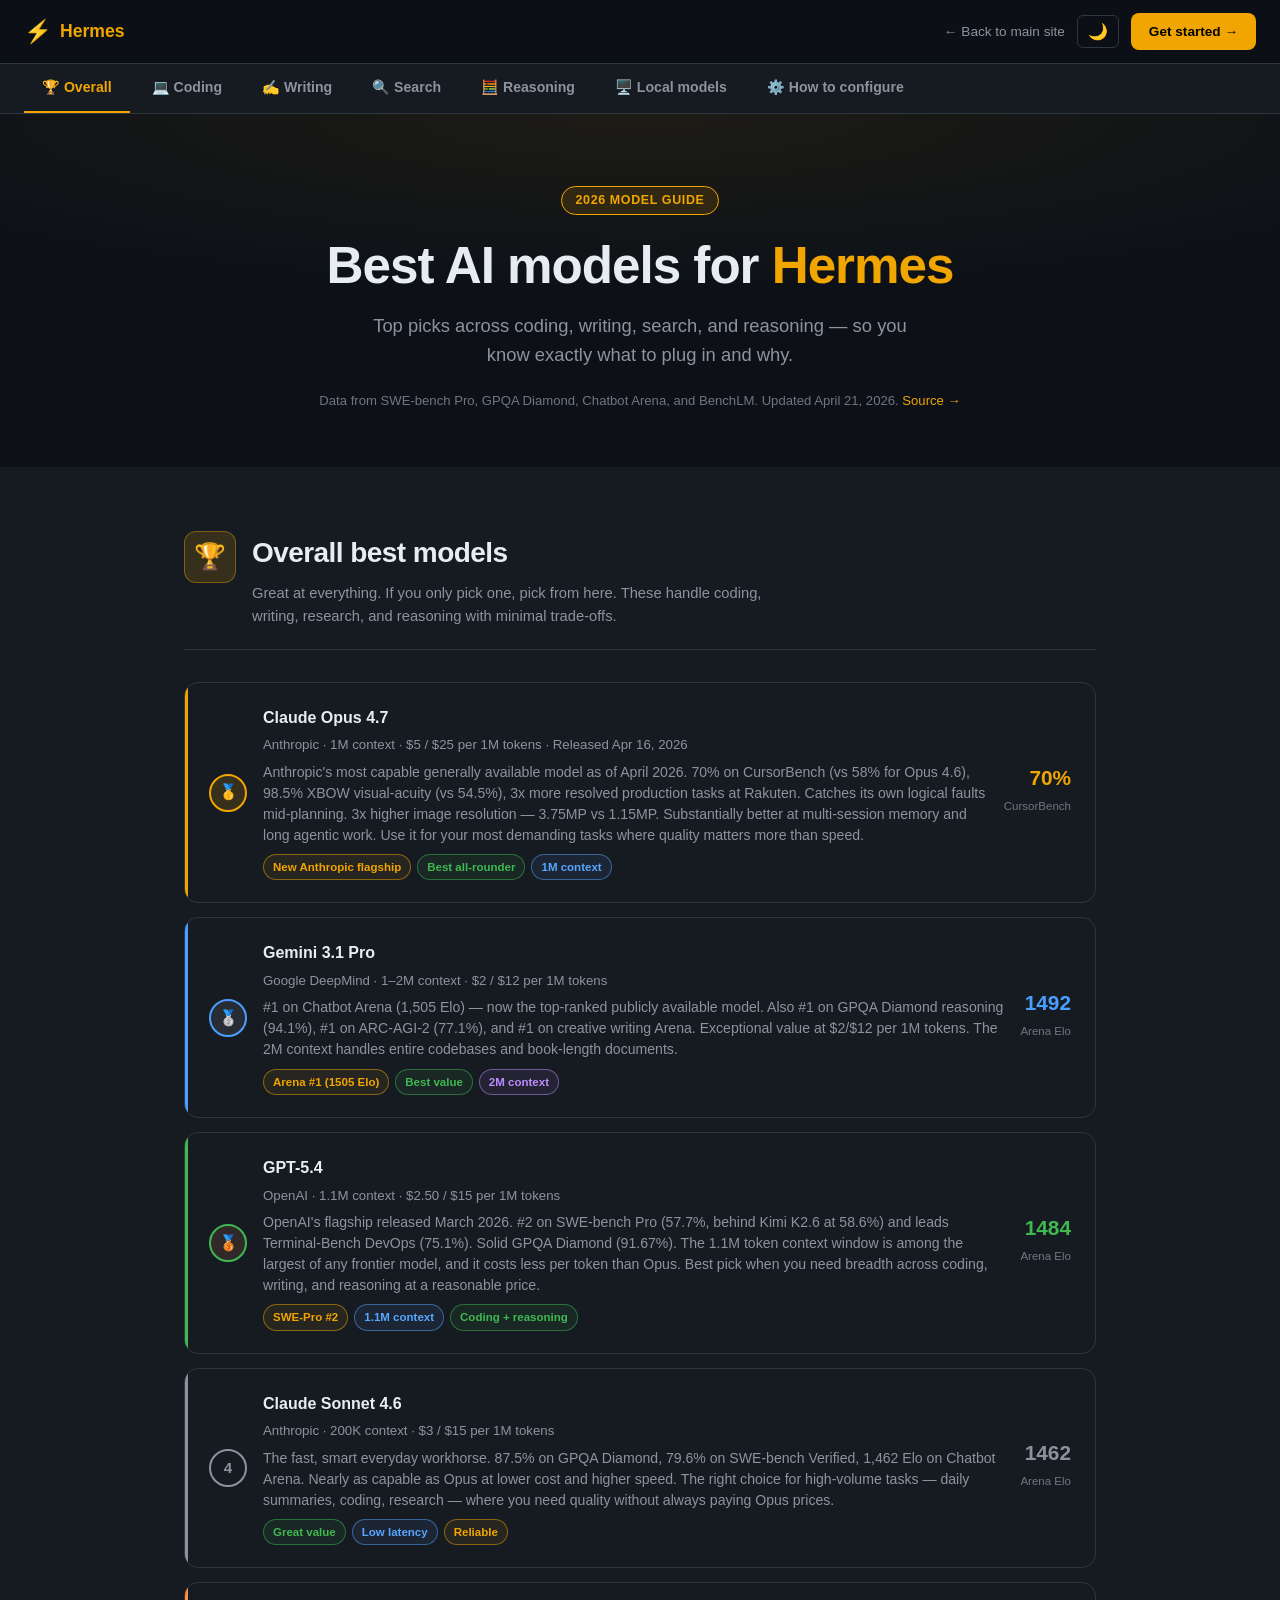
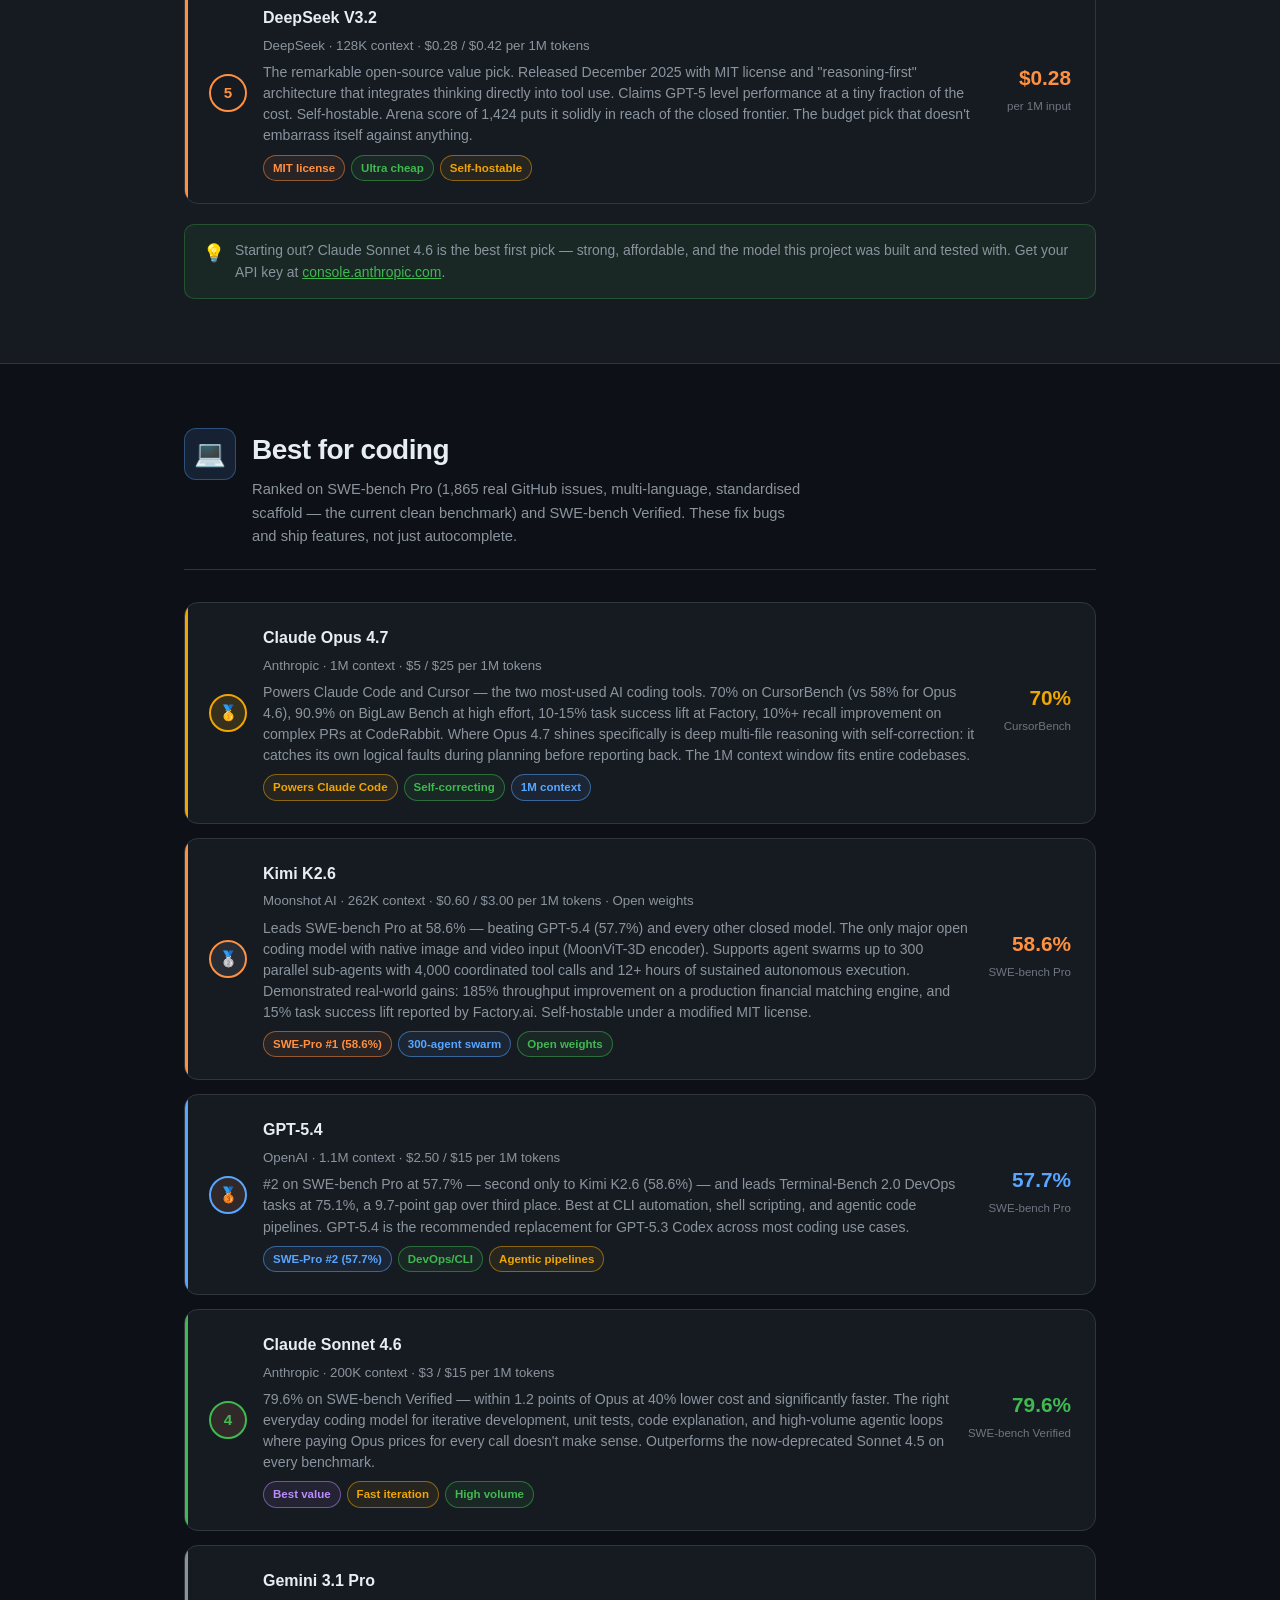
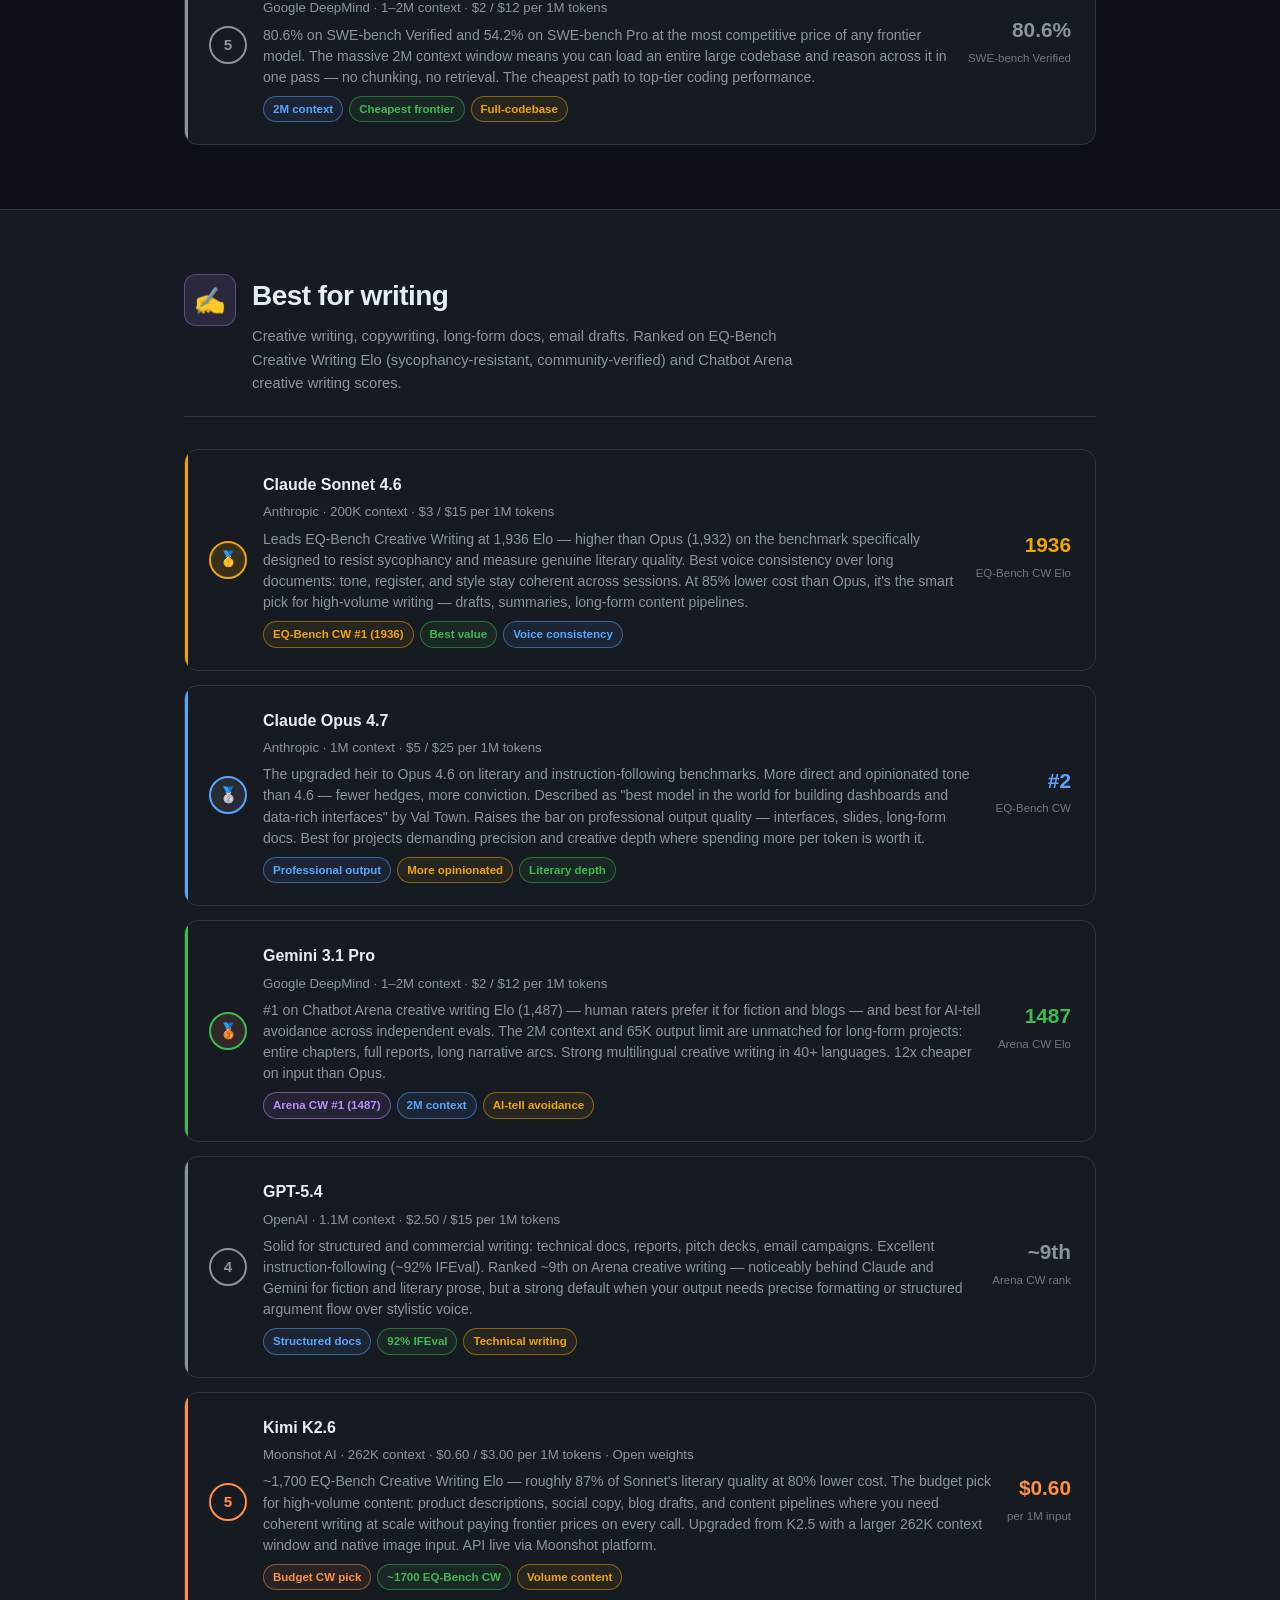
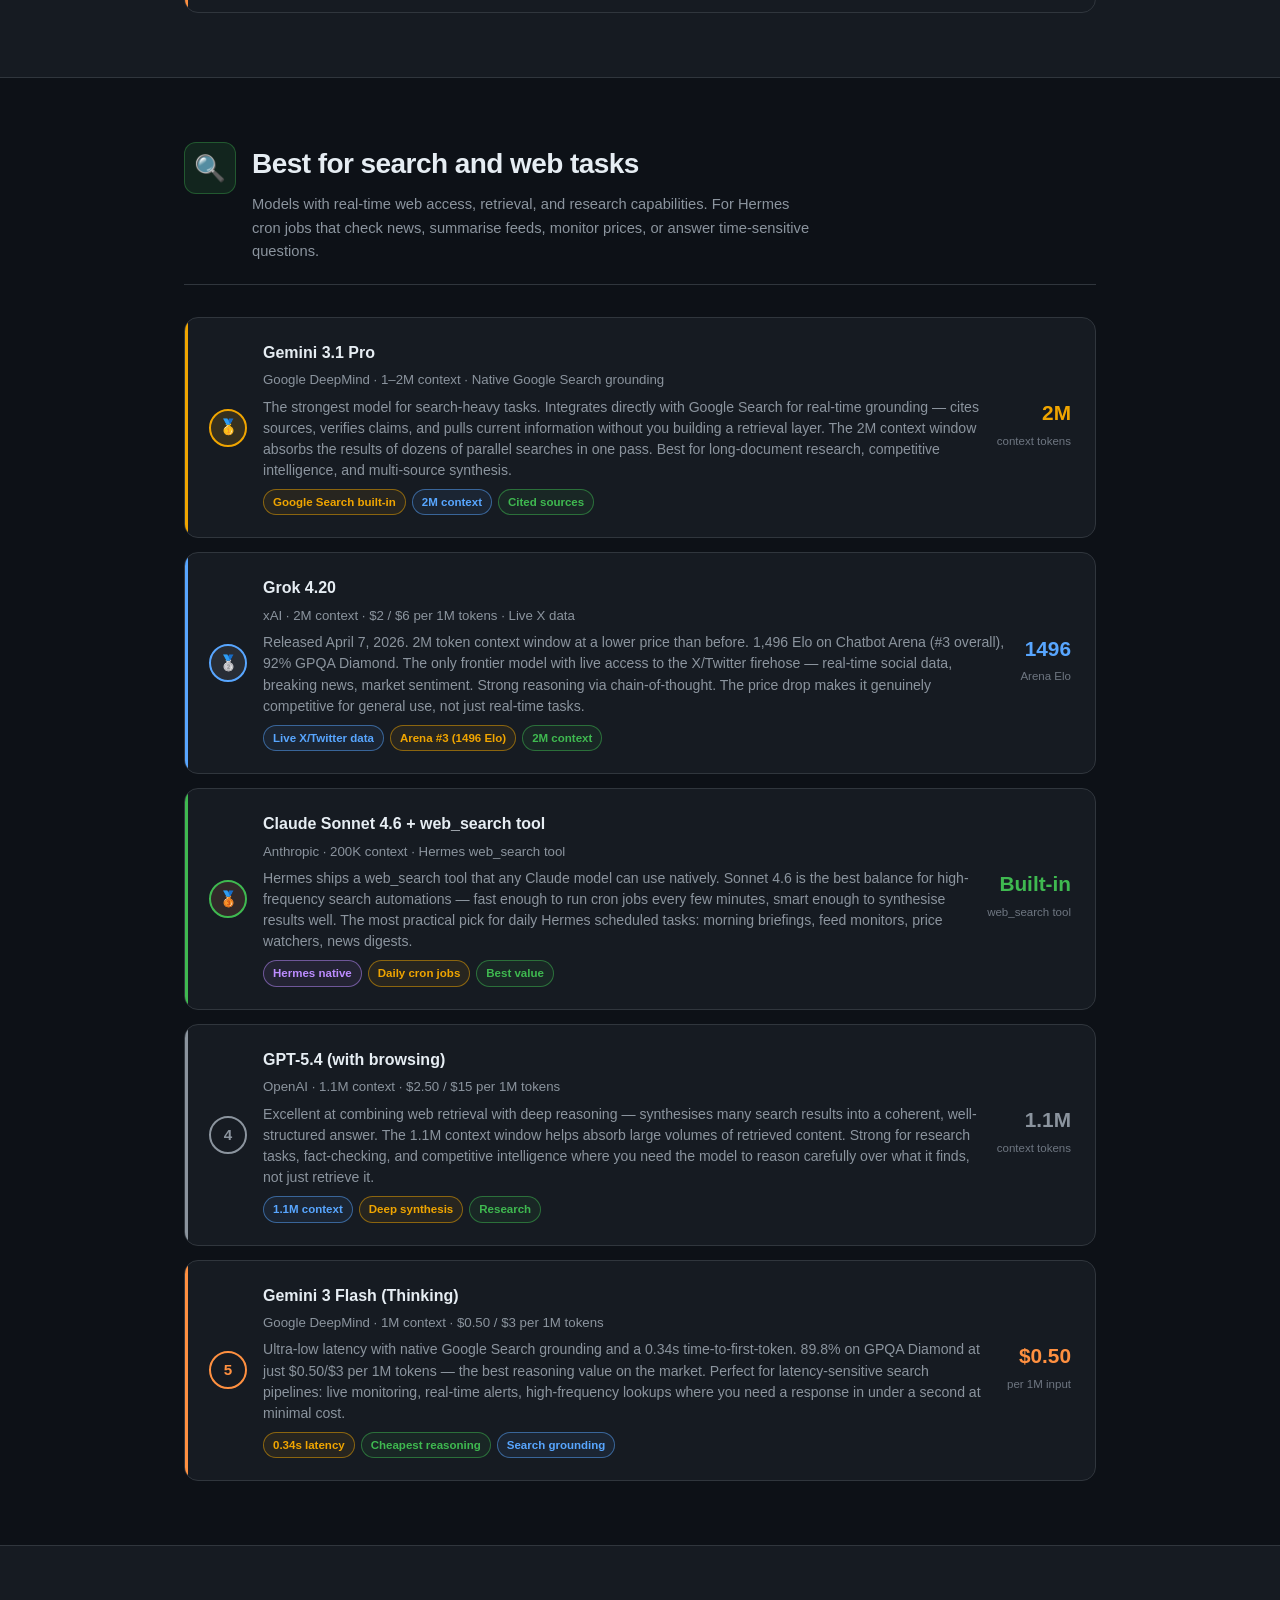
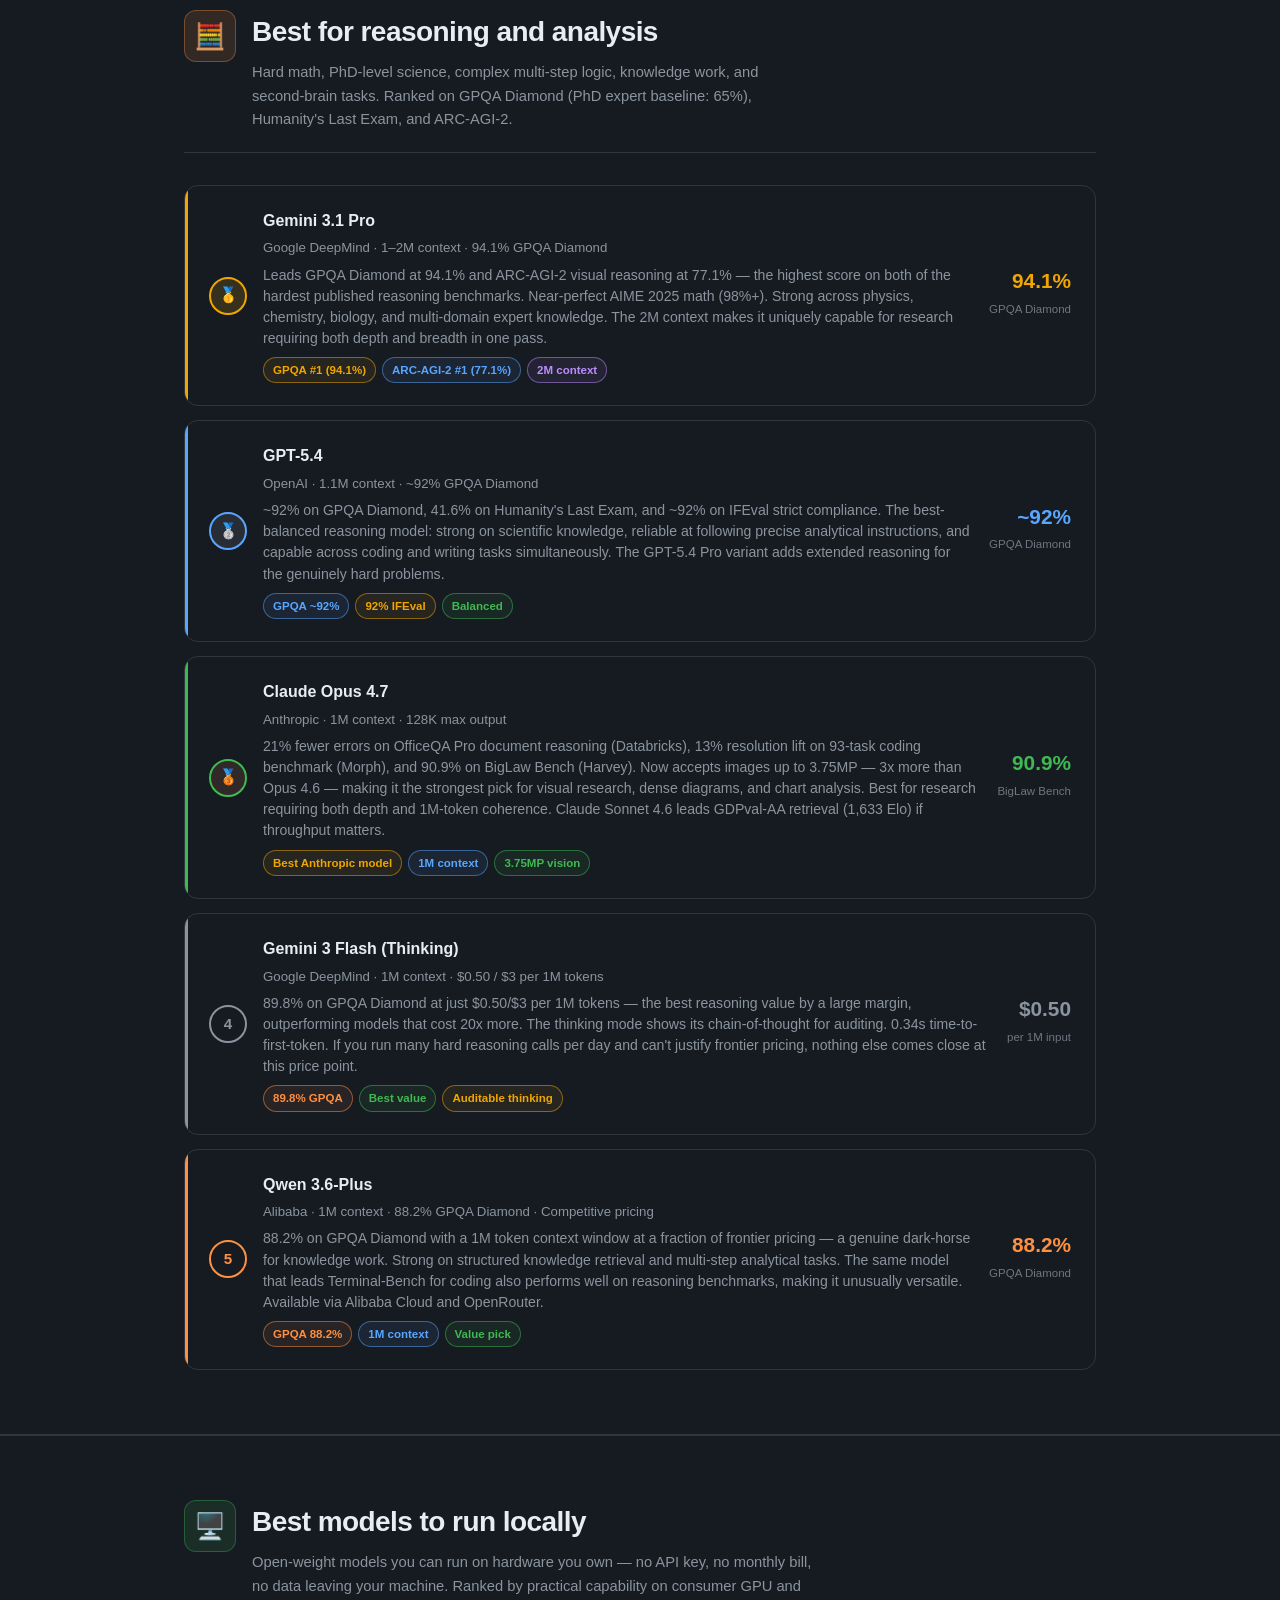
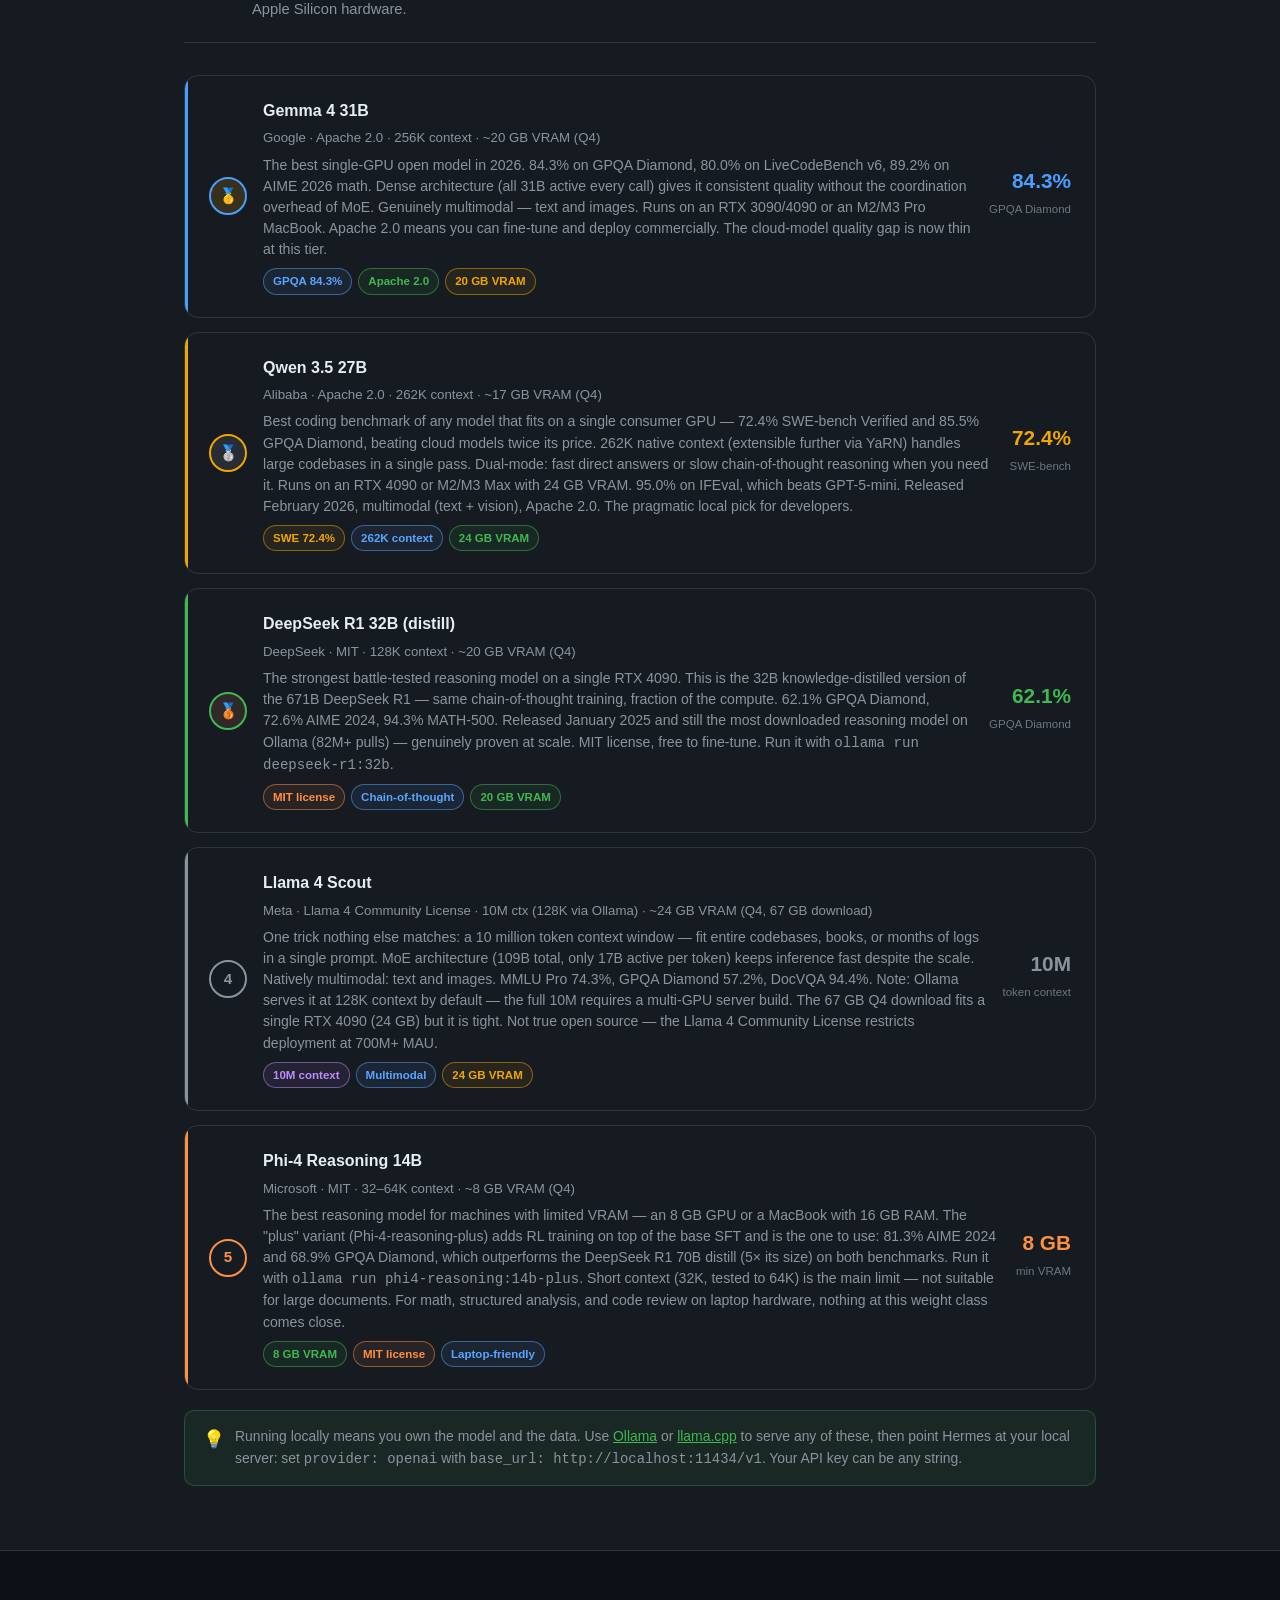
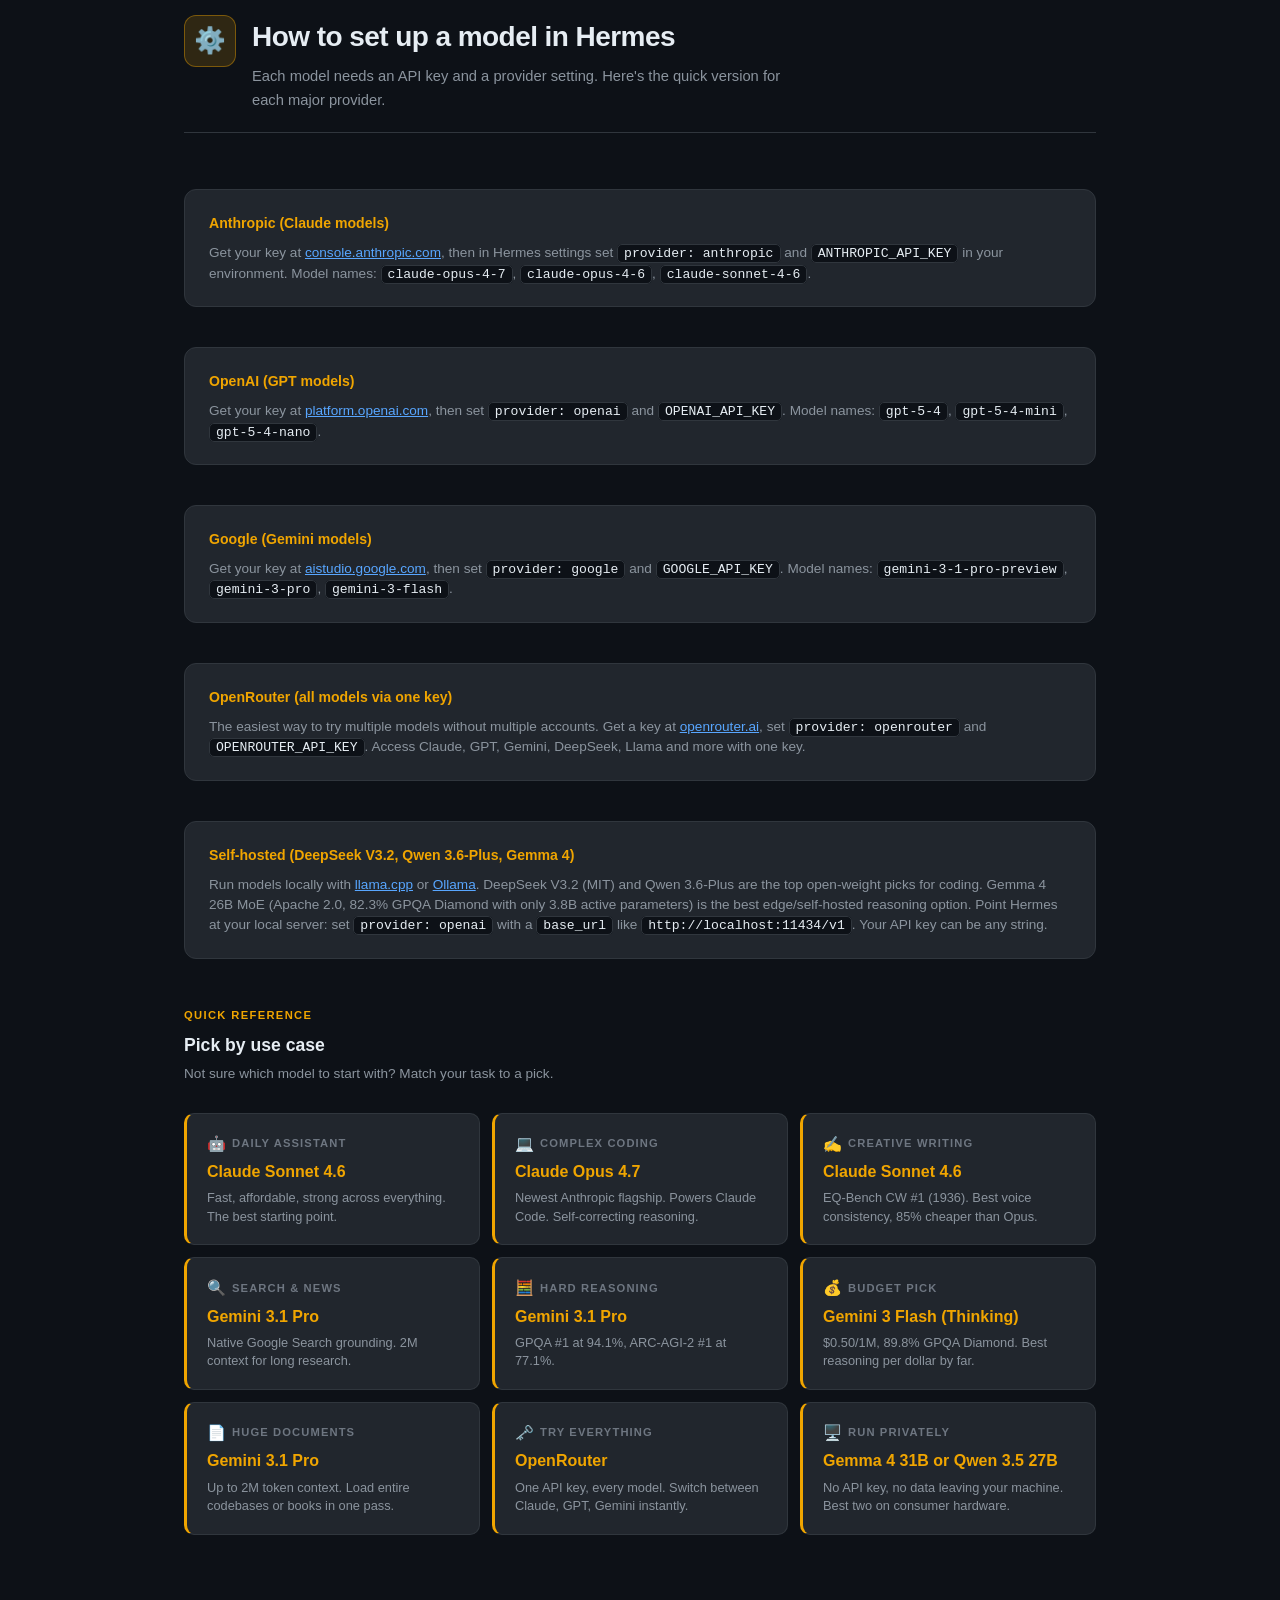
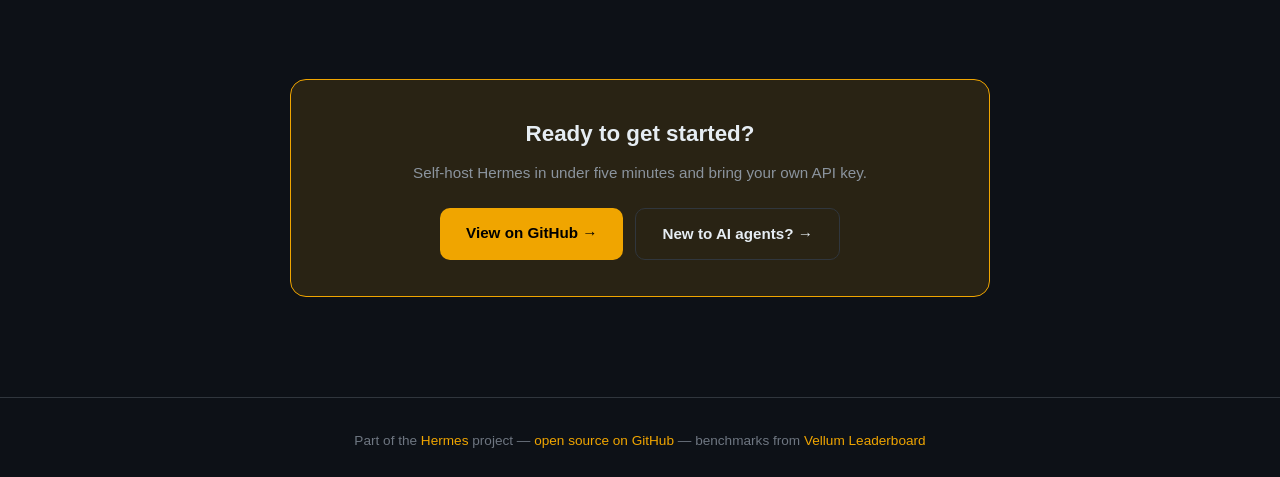
==== commit 7a7129b1: "fix(models): correct GPT-5.4 SWE-Pro ranking — now #2 behind Kimi K2.6 (58.6%) — April 21, 2026" ====
--- a/models/index.html
+++ b/models/index.html
@@ -678,9 +678,9 @@
         <div class="model-info">
           <h3>GPT-5.4</h3>
           <div class="model-meta">OpenAI &middot; 1.1M context &middot; $2.50 / $15 per 1M tokens</div>
-          <div class="model-why">OpenAI's flagship released March 2026. Leads SWE-bench Pro coding (57.7%) and Terminal-Bench DevOps (75.1%). Solid GPQA Diamond (91.67%). The 1.1M token context window is among the largest of any frontier model, and it costs less per token than Opus. Best pick when you need breadth across coding, writing, and reasoning at a reasonable price.</div>
-          <div class="model-pills">
-            <span class="pill gold">SWE-Pro #1</span>
+          <div class="model-why">OpenAI's flagship released March 2026. #2 on SWE-bench Pro (57.7%, behind Kimi K2.6 at 58.6%) and leads Terminal-Bench DevOps (75.1%). Solid GPQA Diamond (91.67%). The 1.1M token context window is among the largest of any frontier model, and it costs less per token than Opus. Best pick when you need breadth across coding, writing, and reasoning at a reasonable price.</div>
+          <div class="model-pills">
+            <span class="pill gold">SWE-Pro #2</span>
             <span class="pill blue">1.1M context</span>
             <span class="pill green">Coding + reasoning</span>
           </div>
@@ -790,13 +790,13 @@
       </div>
 
       <div class="model-card" style="--model-color: #58a6ff;">
-        <div class="rank-badge silver">🥉</div>
+        <div class="rank-badge bronze">🥉</div>
         <div class="model-info">
           <h3>GPT-5.4</h3>
           <div class="model-meta">OpenAI &middot; 1.1M context &middot; $2.50 / $15 per 1M tokens</div>
-          <div class="model-why">Leads SWE-bench Pro at 57.7% — the benchmark least susceptible to contamination — and dominates Terminal-Bench 2.0 DevOps tasks at 75.1% (a 9.7-point lead over the next model). Best at CLI automation, shell scripting, and agentic code pipelines. GPT-5.4 is now the recommended replacement for GPT-5.3 Codex across most coding use cases.</div>
-          <div class="model-pills">
-            <span class="pill blue">SWE-Pro #1 (57.7%)</span>
+          <div class="model-why">#2 on SWE-bench Pro at 57.7% — second only to Kimi K2.6 (58.6%) — and leads Terminal-Bench 2.0 DevOps tasks at 75.1%, a 9.7-point gap over third place. Best at CLI automation, shell scripting, and agentic code pipelines. GPT-5.4 is the recommended replacement for GPT-5.3 Codex across most coding use cases.</div>
+          <div class="model-pills">
+            <span class="pill blue">SWE-Pro #2 (57.7%)</span>
             <span class="pill green">DevOps/CLI</span>
             <span class="pill gold">Agentic pipelines</span>
           </div>
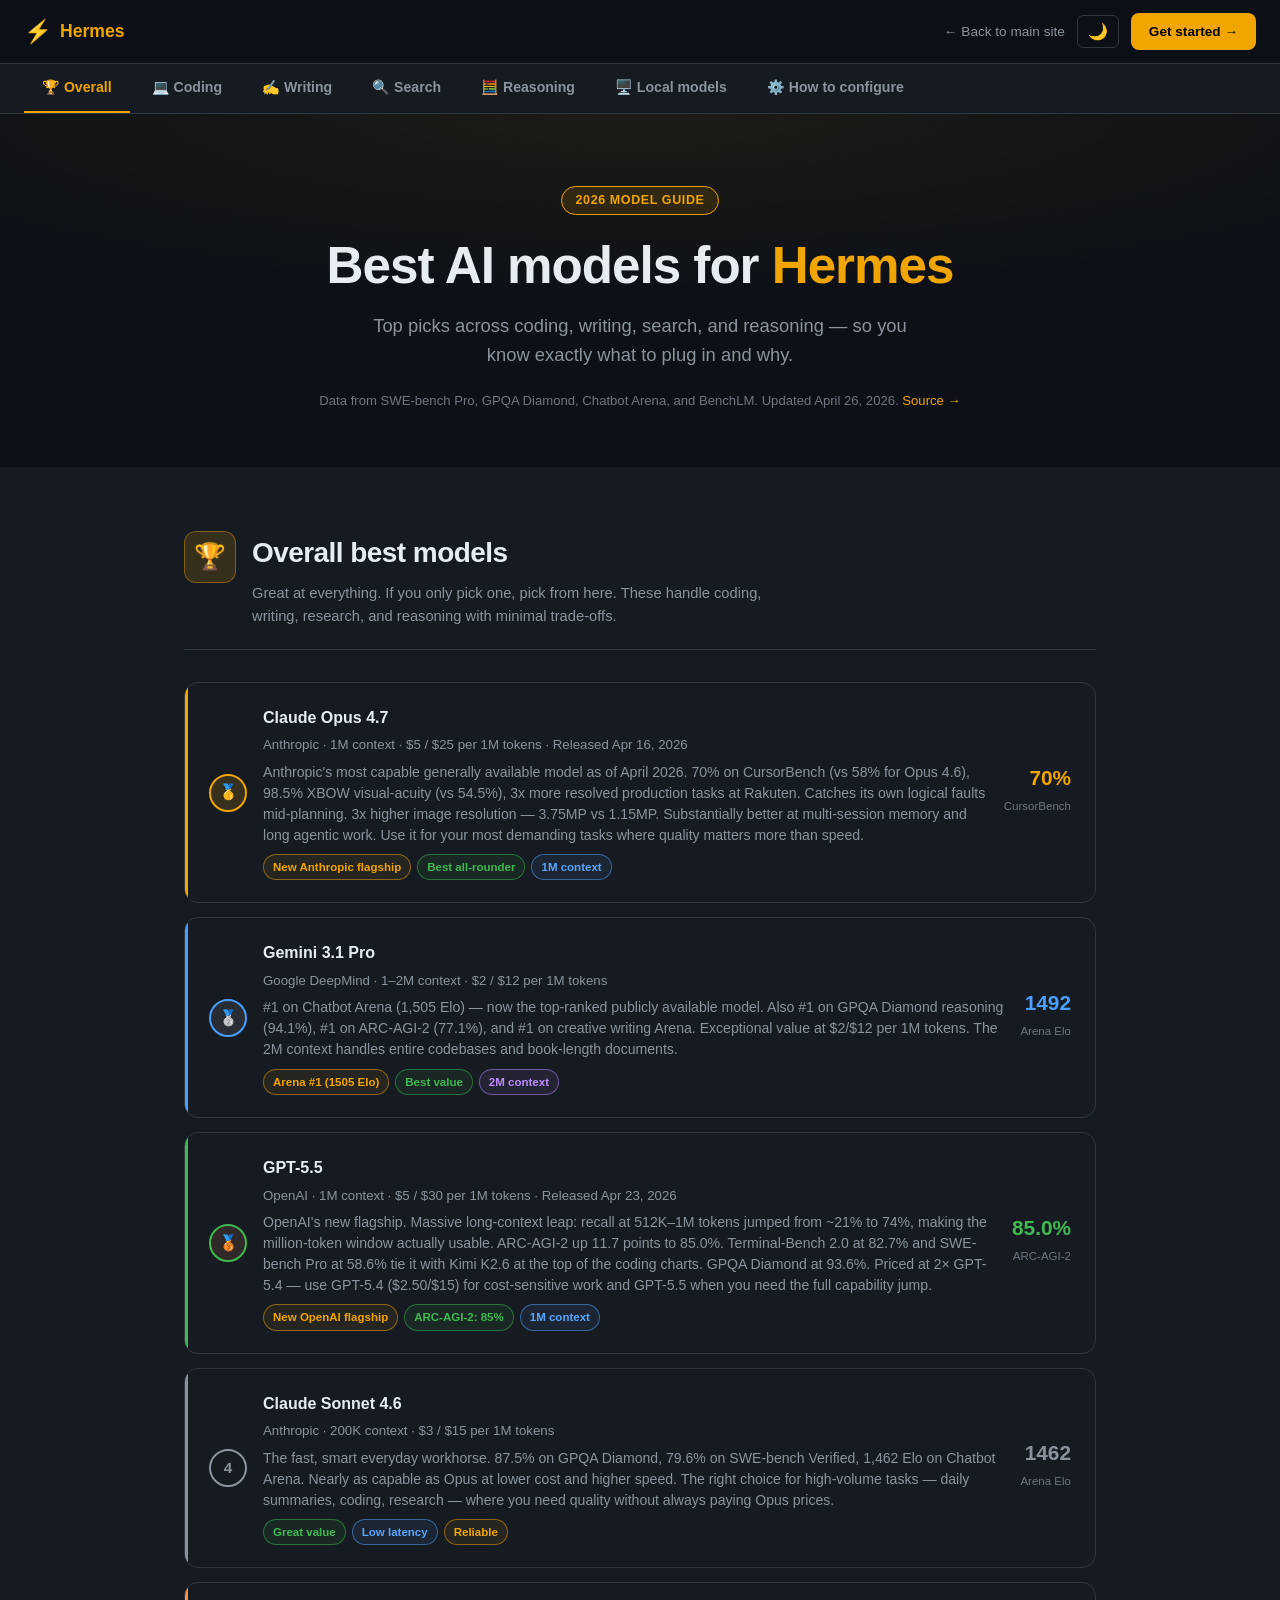
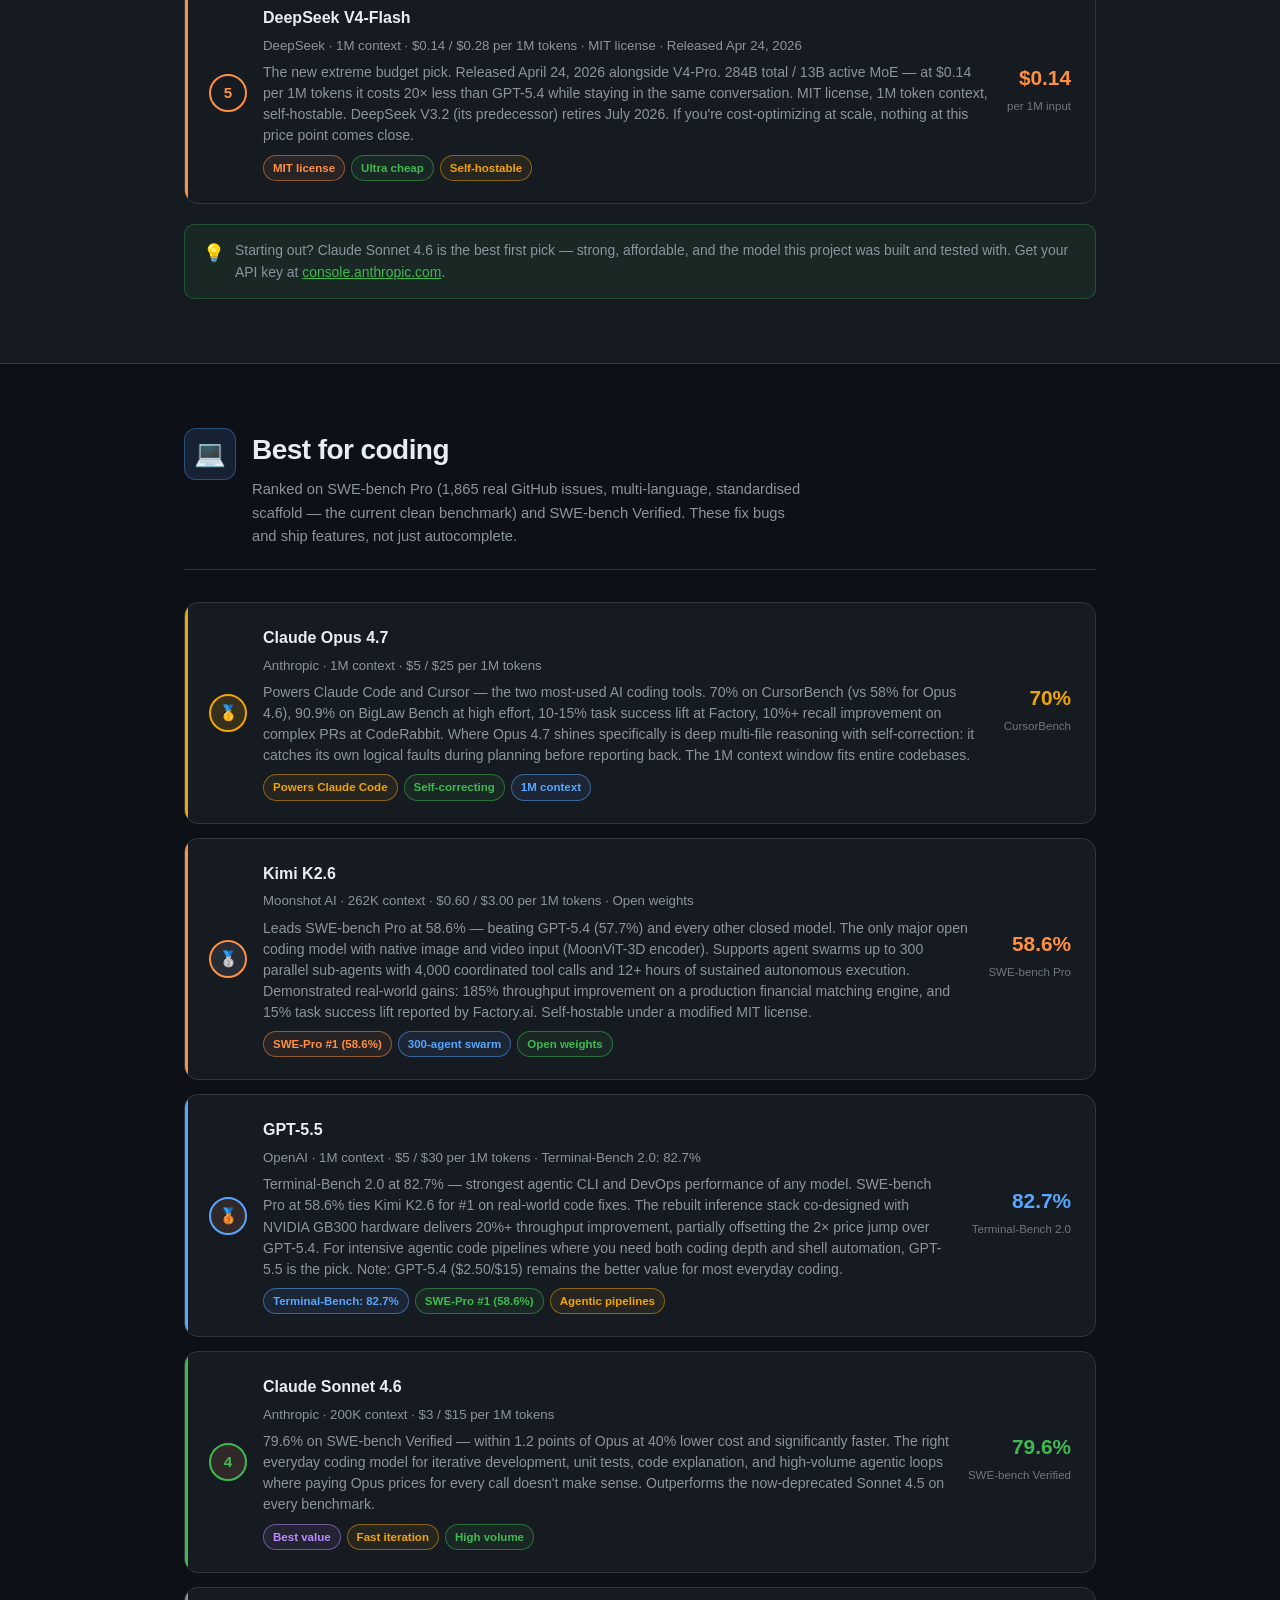
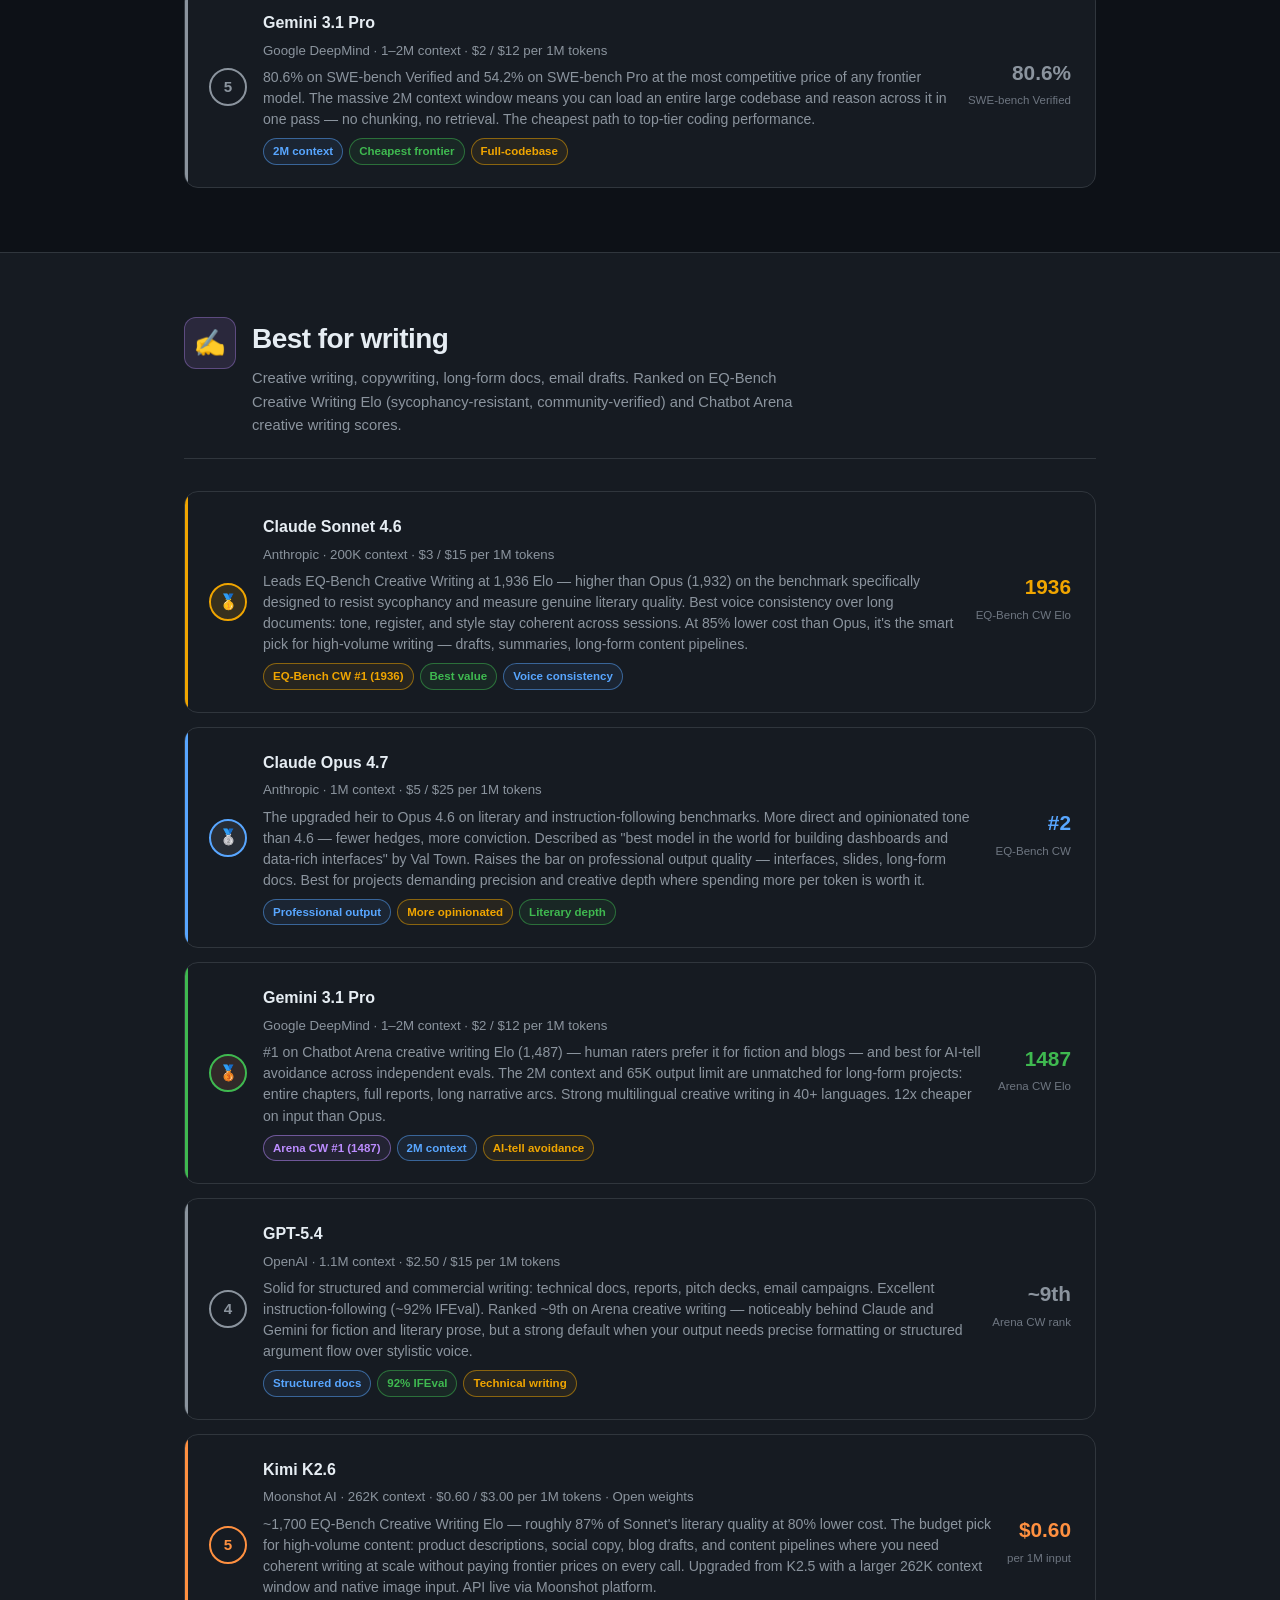
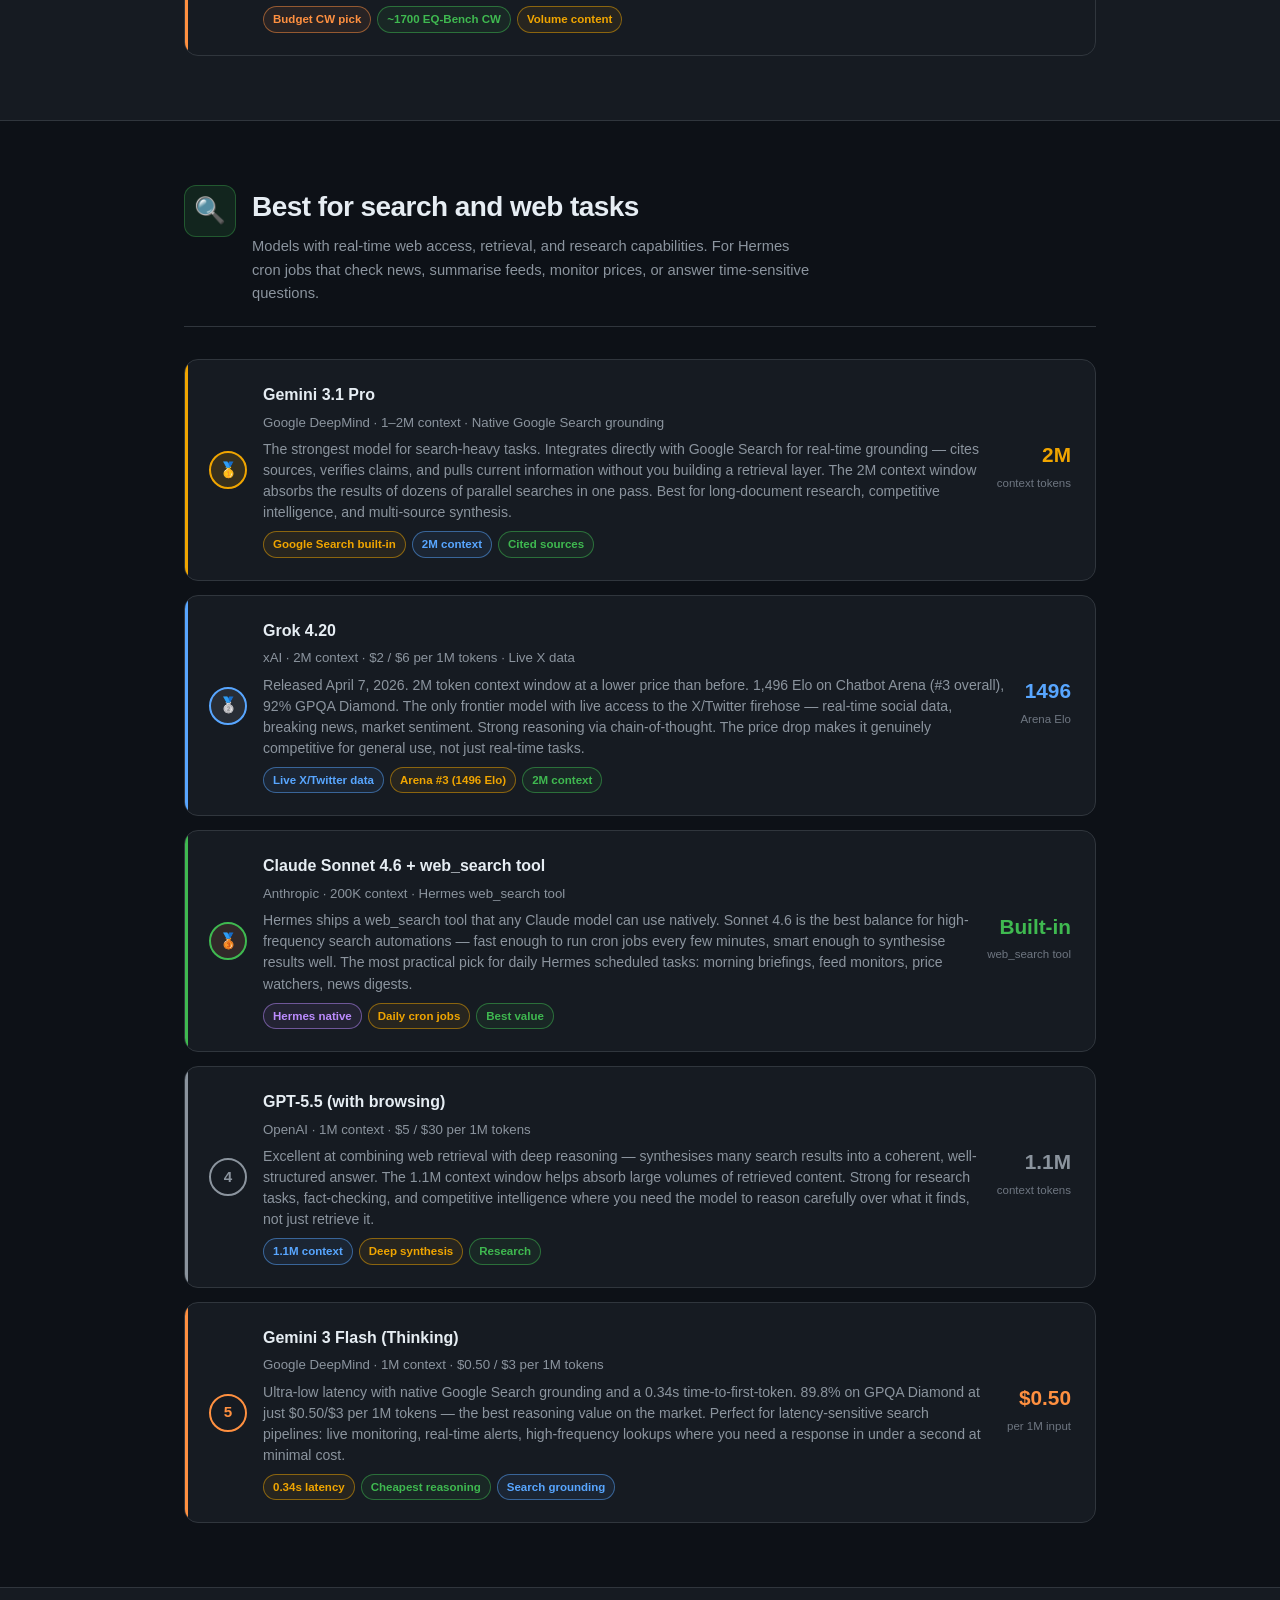
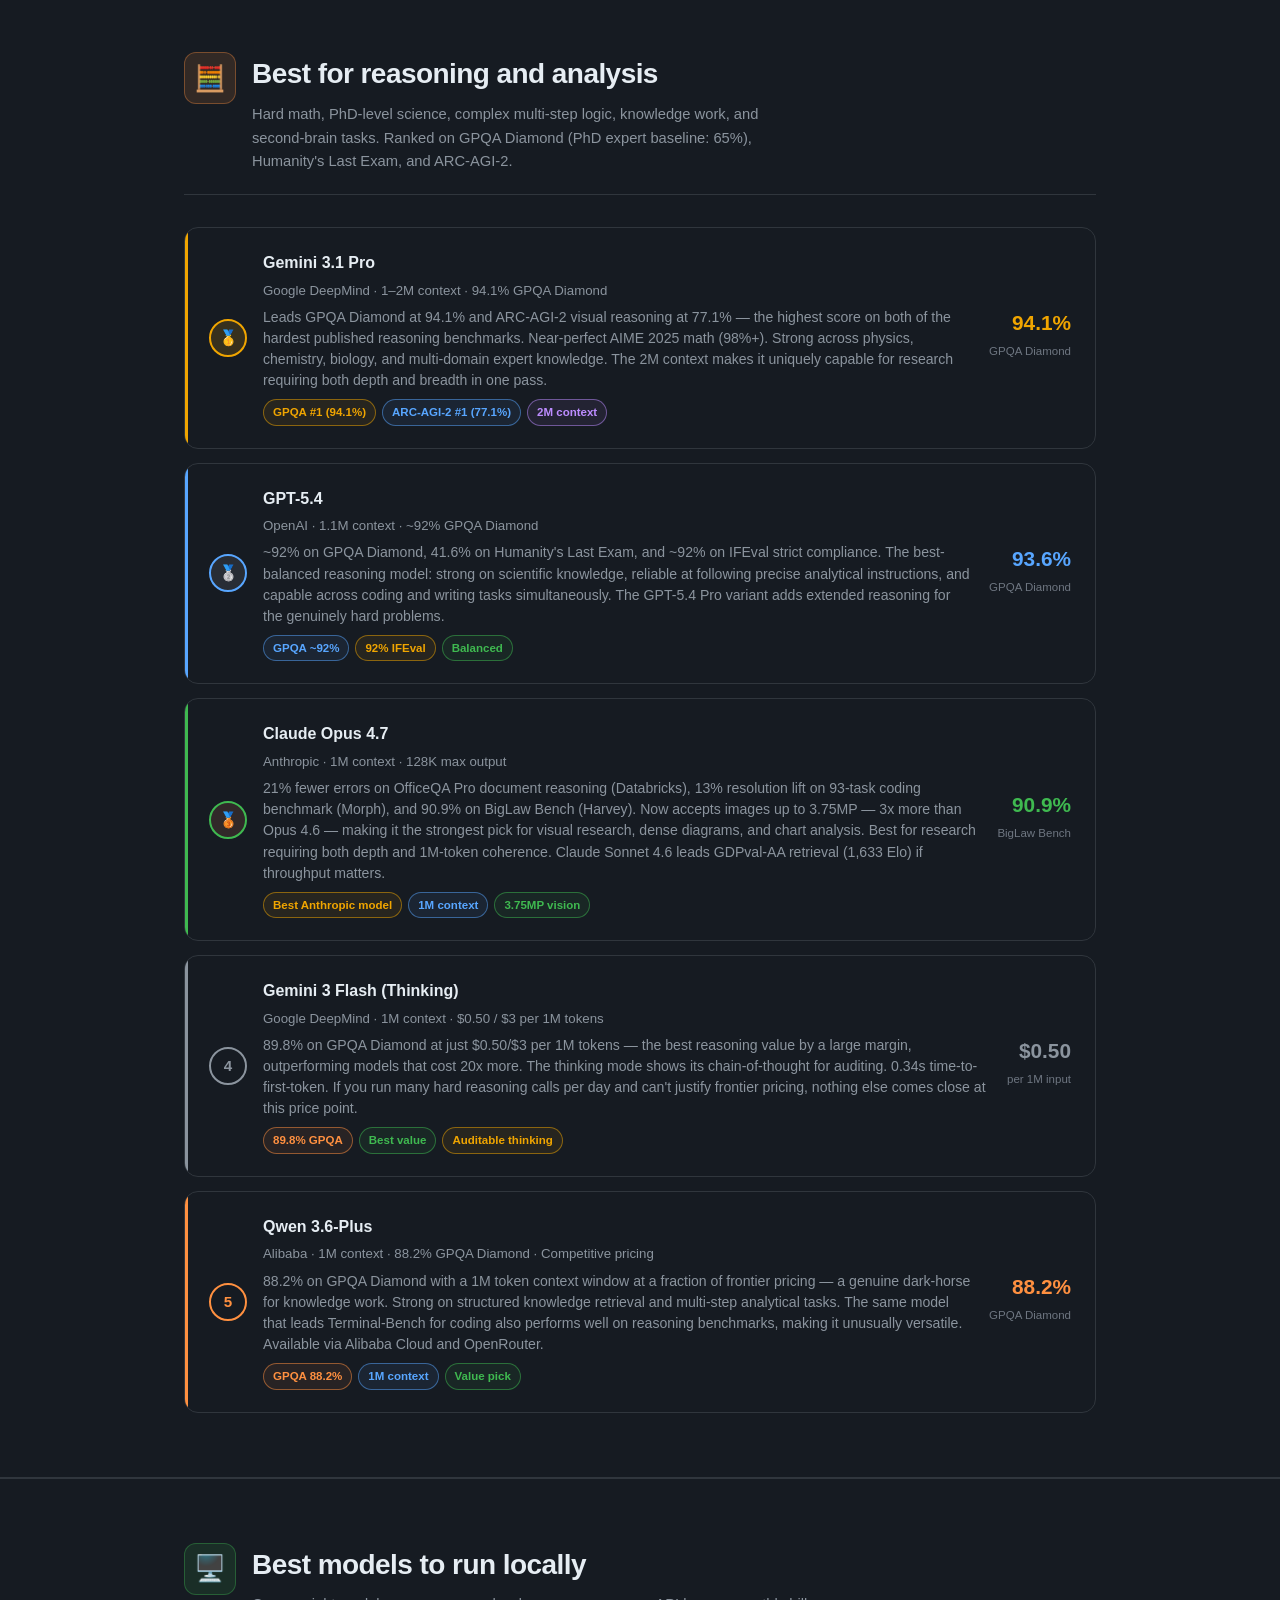
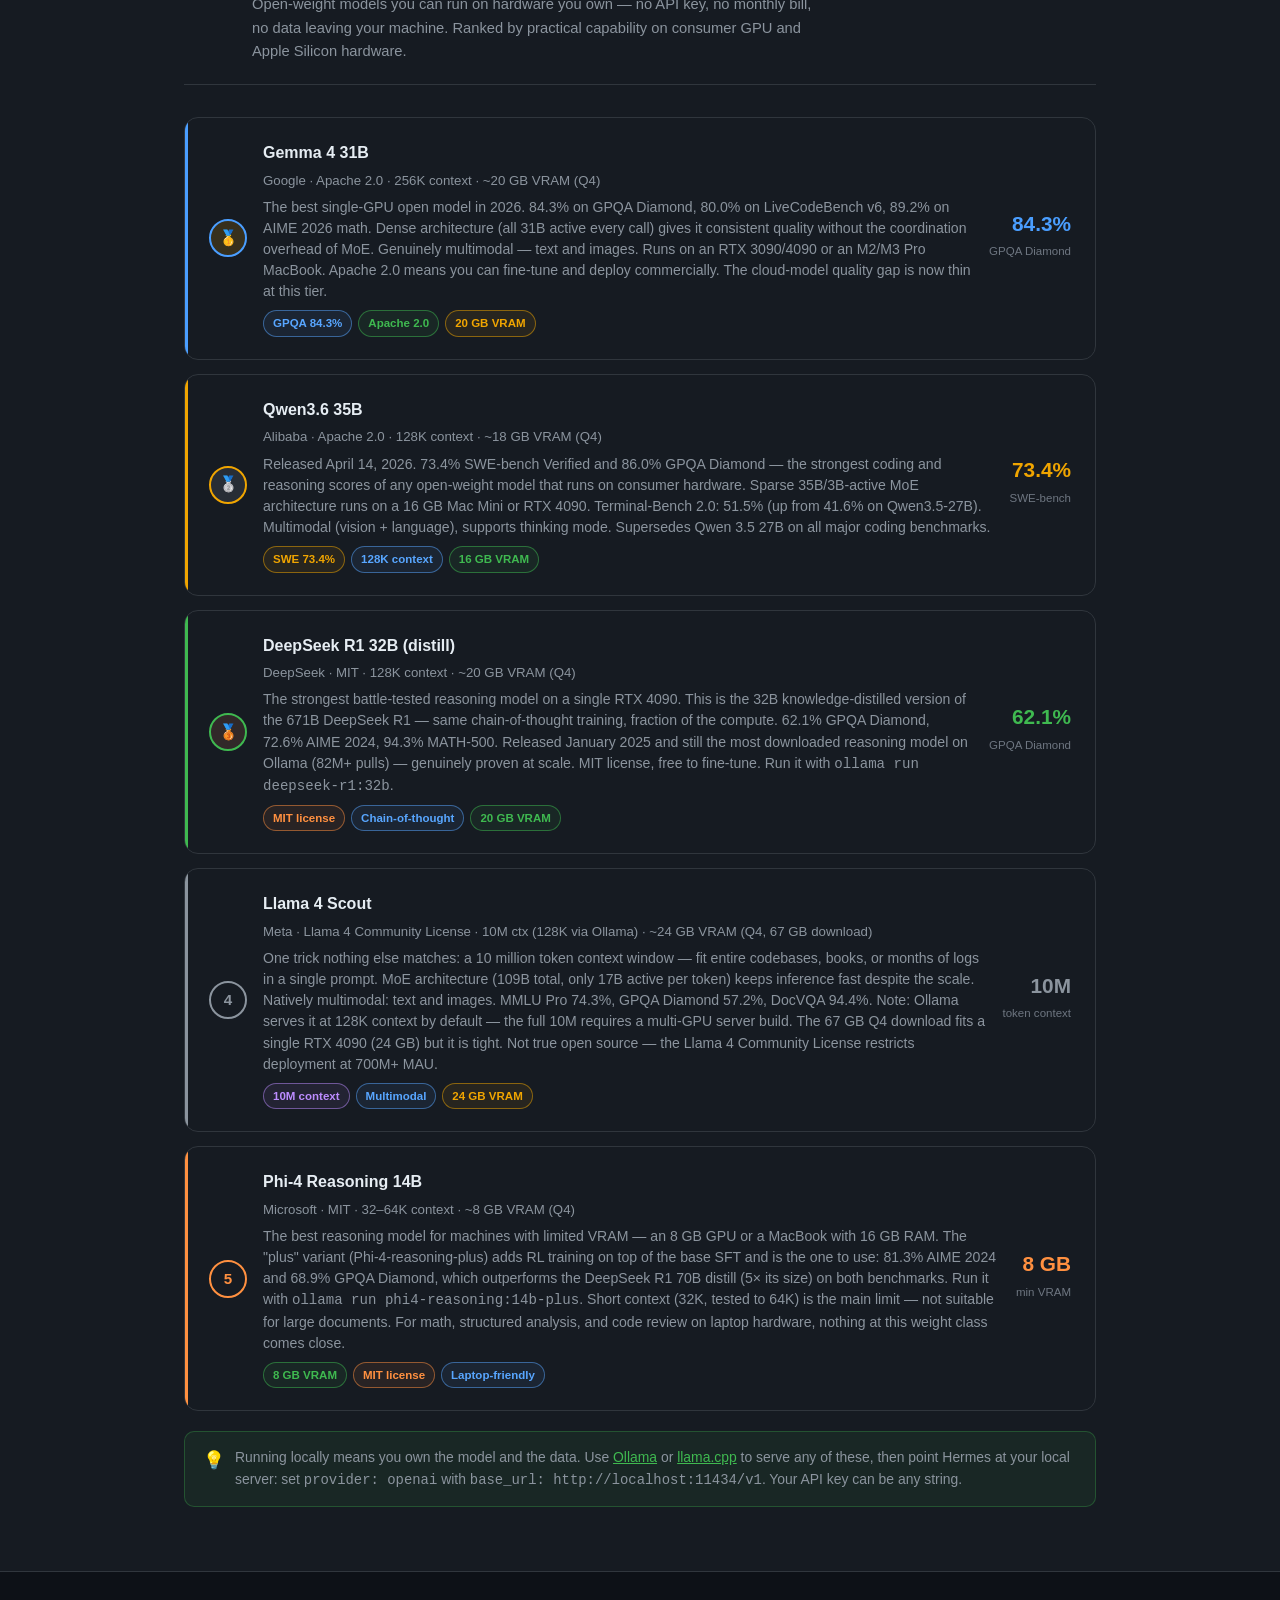
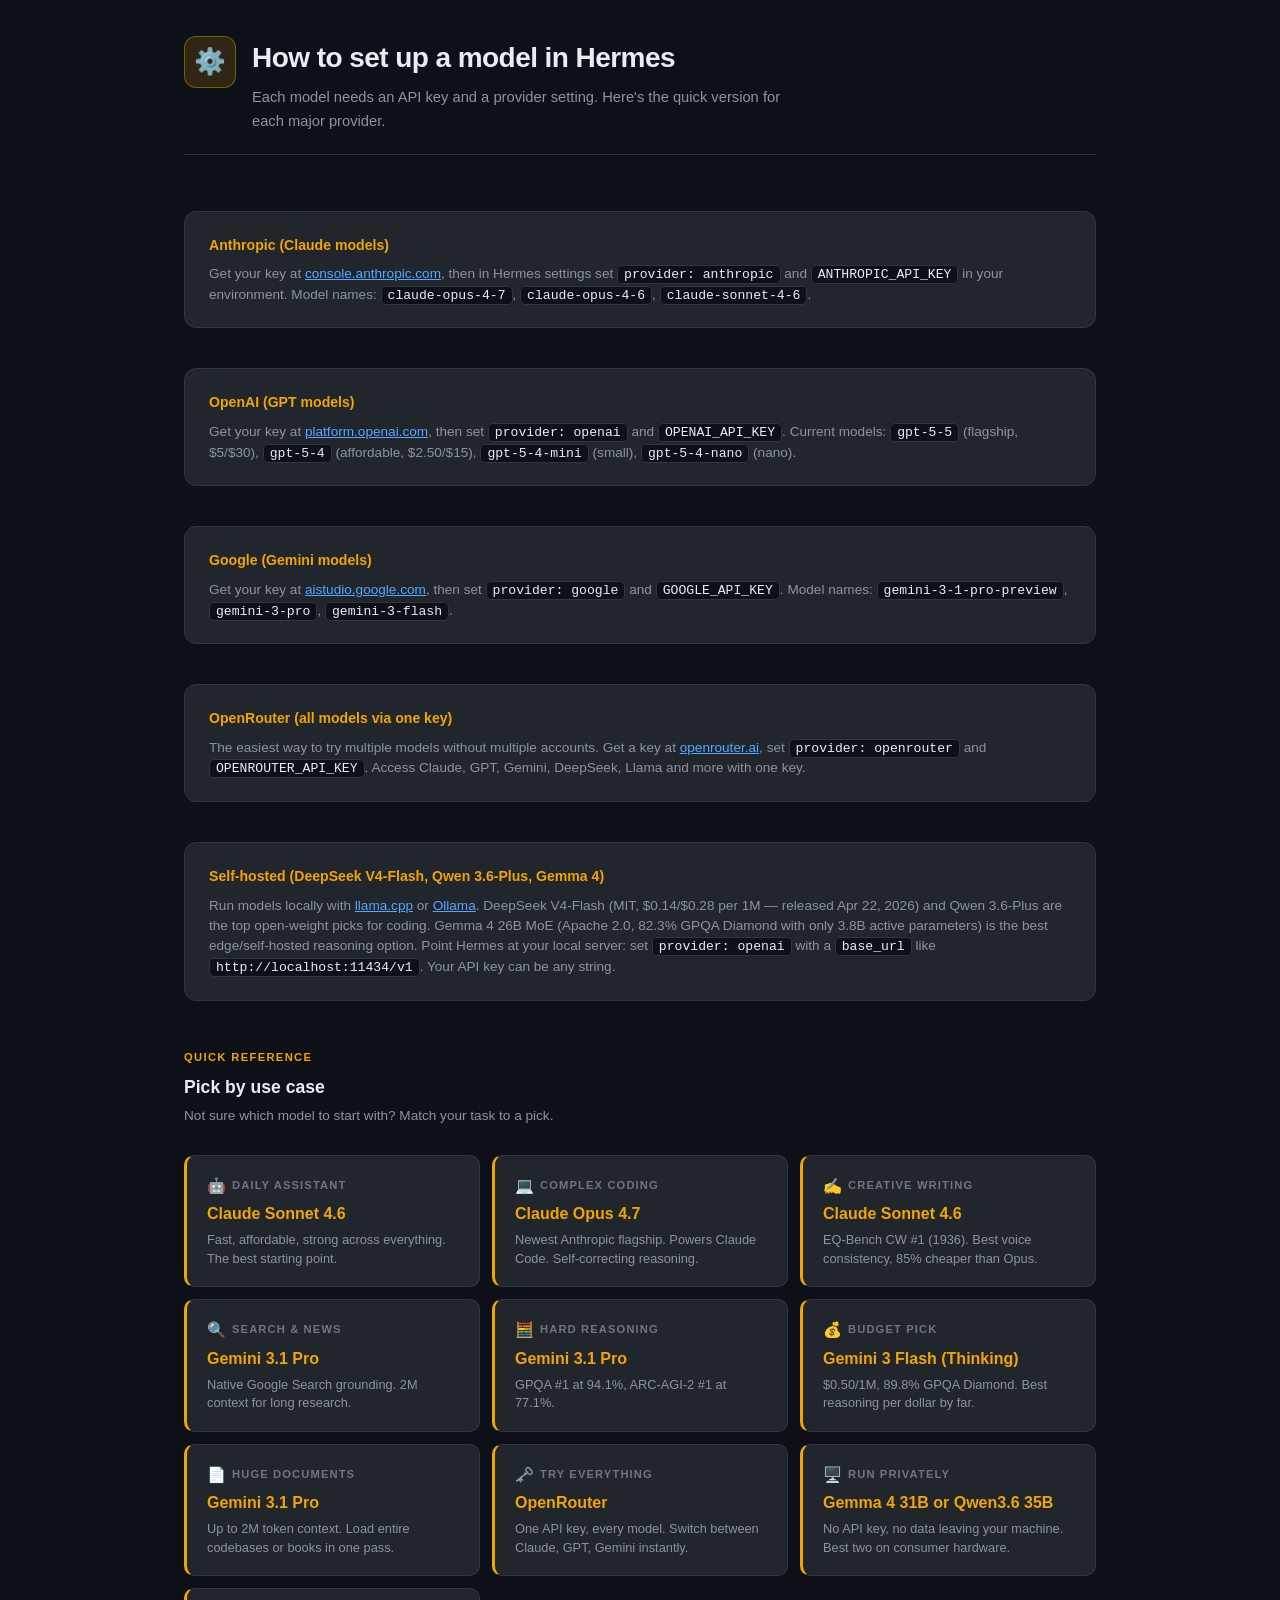
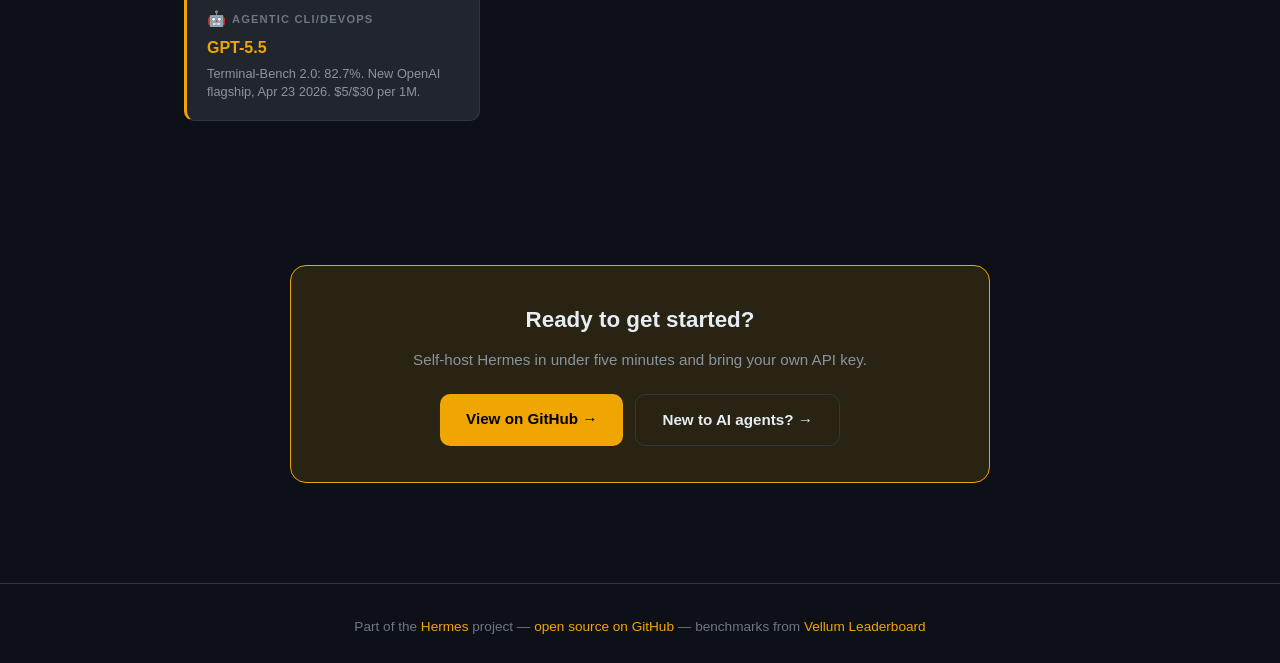
==== commit de9d7902: "docs(models): fix DeepSeek V4-Flash date (Apr 24), score ($0.14 input), GPT-5.5 browsing pricing — A" ====
--- a/models/index.html
+++ b/models/index.html
@@ -617,7 +617,7 @@
   <div class="hero-badge">2026 Model Guide</div>
   <h1>Best AI models for <em>Hermes</em></h1>
   <p class="hero-sub">Top picks across coding, writing, search, and reasoning — so you know exactly what to plug in and why.</p>
-  <p class="hero-note">Data from SWE-bench Pro, GPQA Diamond, Chatbot Arena, and BenchLM. Updated April 21, 2026. <a href="https://lmarena.ai/leaderboard" target="_blank">Source →</a></p>
+  <p class="hero-note">Data from SWE-bench Pro, GPQA Diamond, Chatbot Arena, and BenchLM. Updated April 26, 2026. <a href="https://lmarena.ai/leaderboard" target="_blank">Source →</a></p>
 </section>
 
 <!-- =========================================
@@ -676,18 +676,18 @@
       <div class="model-card" style="--model-color: #3fb950;">
         <div class="rank-badge bronze">🥉</div>
         <div class="model-info">
-          <h3>GPT-5.4</h3>
-          <div class="model-meta">OpenAI &middot; 1.1M context &middot; $2.50 / $15 per 1M tokens</div>
-          <div class="model-why">OpenAI's flagship released March 2026. #2 on SWE-bench Pro (57.7%, behind Kimi K2.6 at 58.6%) and leads Terminal-Bench DevOps (75.1%). Solid GPQA Diamond (91.67%). The 1.1M token context window is among the largest of any frontier model, and it costs less per token than Opus. Best pick when you need breadth across coding, writing, and reasoning at a reasonable price.</div>
-          <div class="model-pills">
-            <span class="pill gold">SWE-Pro #2</span>
-            <span class="pill blue">1.1M context</span>
-            <span class="pill green">Coding + reasoning</span>
-          </div>
-        </div>
-        <div class="model-score">
-          <span class="score-val">1484</span>
-          <span class="score-label">Arena Elo</span>
+          <h3>GPT-5.5</h3>
+          <div class="model-meta">OpenAI &middot; 1M context &middot; $5 / $30 per 1M tokens &middot; Released Apr 23, 2026</div>
+          <div class="model-why">OpenAI's new flagship. Massive long-context leap: recall at 512K–1M tokens jumped from ~21% to 74%, making the million-token window actually usable. ARC-AGI-2 up 11.7 points to 85.0%. Terminal-Bench 2.0 at 82.7% and SWE-bench Pro at 58.6% tie it with Kimi K2.6 at the top of the coding charts. GPQA Diamond at 93.6%. Priced at 2× GPT-5.4 — use GPT-5.4 ($2.50/$15) for cost-sensitive work and GPT-5.5 when you need the full capability jump.</div>
+          <div class="model-pills">
+            <span class="pill gold">New OpenAI flagship</span>
+            <span class="pill green">ARC-AGI-2: 85%</span>
+            <span class="pill blue">1M context</span>
+          </div>
+        </div>
+        <div class="model-score">
+          <span class="score-val">85.0%</span>
+          <span class="score-label">ARC-AGI-2</span>
         </div>
       </div>
 
@@ -714,9 +714,9 @@
       <div class="model-card" style="--model-color: #ff9040;">
         <div class="rank-badge">5</div>
         <div class="model-info">
-          <h3>DeepSeek V3.2</h3>
-          <div class="model-meta">DeepSeek &middot; 128K context &middot; $0.28 / $0.42 per 1M tokens</div>
-          <div class="model-why">The remarkable open-source value pick. Released December 2025 with MIT license and "reasoning-first" architecture that integrates thinking directly into tool use. Claims GPT-5 level performance at a tiny fraction of the cost. Self-hostable. Arena score of 1,424 puts it solidly in reach of the closed frontier. The budget pick that doesn't embarrass itself against anything.</div>
+          <h3>DeepSeek V4-Flash</h3>
+          <div class="model-meta">DeepSeek &middot; 1M context &middot; $0.14 / $0.28 per 1M tokens &middot; MIT license &middot; Released Apr 24, 2026</div>
+          <div class="model-why">The new extreme budget pick. Released April 24, 2026 alongside V4-Pro. 284B total / 13B active MoE — at $0.14 per 1M tokens it costs 20× less than GPT-5.4 while staying in the same conversation. MIT license, 1M token context, self-hostable. DeepSeek V3.2 (its predecessor) retires July 2026. If you're cost-optimizing at scale, nothing at this price point comes close.</div>
           <div class="model-pills">
             <span class="pill orange">MIT license</span>
             <span class="pill green">Ultra cheap</span>
@@ -724,7 +724,7 @@
           </div>
         </div>
         <div class="model-score">
-          <span class="score-val">$0.28</span>
+          <span class="score-val">$0.14</span>
           <span class="score-label">per 1M input</span>
         </div>
       </div>
@@ -792,18 +792,18 @@
       <div class="model-card" style="--model-color: #58a6ff;">
         <div class="rank-badge bronze">🥉</div>
         <div class="model-info">
-          <h3>GPT-5.4</h3>
-          <div class="model-meta">OpenAI &middot; 1.1M context &middot; $2.50 / $15 per 1M tokens</div>
-          <div class="model-why">#2 on SWE-bench Pro at 57.7% — second only to Kimi K2.6 (58.6%) — and leads Terminal-Bench 2.0 DevOps tasks at 75.1%, a 9.7-point gap over third place. Best at CLI automation, shell scripting, and agentic code pipelines. GPT-5.4 is the recommended replacement for GPT-5.3 Codex across most coding use cases.</div>
-          <div class="model-pills">
-            <span class="pill blue">SWE-Pro #2 (57.7%)</span>
-            <span class="pill green">DevOps/CLI</span>
+          <h3>GPT-5.5</h3>
+          <div class="model-meta">OpenAI &middot; 1M context &middot; $5 / $30 per 1M tokens &middot; Terminal-Bench 2.0: 82.7%</div>
+          <div class="model-why">Terminal-Bench 2.0 at 82.7% — strongest agentic CLI and DevOps performance of any model. SWE-bench Pro at 58.6% ties Kimi K2.6 for #1 on real-world code fixes. The rebuilt inference stack co-designed with NVIDIA GB300 hardware delivers 20%+ throughput improvement, partially offsetting the 2× price jump over GPT-5.4. For intensive agentic code pipelines where you need both coding depth and shell automation, GPT-5.5 is the pick. Note: GPT-5.4 ($2.50/$15) remains the better value for most everyday coding.</div>
+          <div class="model-pills">
+            <span class="pill blue">Terminal-Bench: 82.7%</span>
+            <span class="pill green">SWE-Pro #1 (58.6%)</span>
             <span class="pill gold">Agentic pipelines</span>
           </div>
         </div>
         <div class="model-score">
-          <span class="score-val">57.7%</span>
-          <span class="score-label">SWE-bench Pro</span>
+          <span class="score-val">82.7%</span>
+          <span class="score-label">Terminal-Bench 2.0</span>
         </div>
       </div>
 
@@ -1030,8 +1030,8 @@
       <div class="model-card" style="--model-color: #8b949e;">
         <div class="rank-badge">4</div>
         <div class="model-info">
-          <h3>GPT-5.4 (with browsing)</h3>
-          <div class="model-meta">OpenAI &middot; 1.1M context &middot; $2.50 / $15 per 1M tokens</div>
+          <h3>GPT-5.5 (with browsing)</h3>
+          <div class="model-meta">OpenAI &middot; 1M context &middot; $5 / $30 per 1M tokens</div>
           <div class="model-why">Excellent at combining web retrieval with deep reasoning — synthesises many search results into a coherent, well-structured answer. The 1.1M context window helps absorb large volumes of retrieved content. Strong for research tasks, fact-checking, and competitive intelligence where you need the model to reason carefully over what it finds, not just retrieve it.</div>
           <div class="model-pills">
             <span class="pill blue">1.1M context</span>
@@ -1113,7 +1113,7 @@
           </div>
         </div>
         <div class="model-score">
-          <span class="score-val">~92%</span>
+          <span class="score-val">93.6%</span>
           <span class="score-label">GPQA Diamond</span>
         </div>
       </div>
@@ -1216,17 +1216,17 @@
       <div class="model-card" style="--model-color: #f0a500;">
         <div class="rank-badge silver">🥈</div>
         <div class="model-info">
-          <h3>Qwen 3.5 27B</h3>
-          <div class="model-meta">Alibaba &middot; Apache 2.0 &middot; 262K context &middot; ~17 GB VRAM (Q4)</div>
-          <div class="model-why">Best coding benchmark of any model that fits on a single consumer GPU — 72.4% SWE-bench Verified and 85.5% GPQA Diamond, beating cloud models twice its price. 262K native context (extensible further via YaRN) handles large codebases in a single pass. Dual-mode: fast direct answers or slow chain-of-thought reasoning when you need it. Runs on an RTX 4090 or M2/M3 Max with 24 GB VRAM. 95.0% on IFEval, which beats GPT-5-mini. Released February 2026, multimodal (text + vision), Apache 2.0. The pragmatic local pick for developers.</div>
-          <div class="model-pills">
-            <span class="pill gold">SWE 72.4%</span>
-            <span class="pill blue">262K context</span>
-            <span class="pill green">24 GB VRAM</span>
-          </div>
-        </div>
-        <div class="model-score">
-          <span class="score-val">72.4%</span>
+          <h3>Qwen3.6 35B</h3>
+          <div class="model-meta">Alibaba &middot; Apache 2.0 &middot; 128K context &middot; ~18 GB VRAM (Q4)</div>
+          <div class="model-why">Released April 14, 2026. 73.4% SWE-bench Verified and 86.0% GPQA Diamond — the strongest coding and reasoning scores of any open-weight model that runs on consumer hardware. Sparse 35B/3B-active MoE architecture runs on a 16 GB Mac Mini or RTX 4090. Terminal-Bench 2.0: 51.5% (up from 41.6% on Qwen3.5-27B). Multimodal (vision + language), supports thinking mode. Supersedes Qwen 3.5 27B on all major coding benchmarks.</div>
+          <div class="model-pills">
+            <span class="pill gold">SWE 73.4%</span>
+            <span class="pill blue">128K context</span>
+            <span class="pill green">16 GB VRAM</span>
+          </div>
+        </div>
+        <div class="model-score">
+          <span class="score-val">73.4%</span>
           <span class="score-label">SWE-bench</span>
         </div>
       </div>
@@ -1318,7 +1318,7 @@
       </div>
       <div class="setup-box">
         <h4>OpenAI (GPT models)</h4>
-        <p>Get your key at <a href="https://platform.openai.com" target="_blank" style="color:var(--blue)">platform.openai.com</a>, then set <code>provider: openai</code> and <code>OPENAI_API_KEY</code>. Model names: <code>gpt-5-4</code>, <code>gpt-5-4-mini</code>, <code>gpt-5-4-nano</code>.</p>
+        <p>Get your key at <a href="https://platform.openai.com" target="_blank" style="color:var(--blue)">platform.openai.com</a>, then set <code>provider: openai</code> and <code>OPENAI_API_KEY</code>. Current models: <code>gpt-5-5</code> (flagship, $5/$30), <code>gpt-5-4</code> (affordable, $2.50/$15), <code>gpt-5-4-mini</code> (small), <code>gpt-5-4-nano</code> (nano).</p>
       </div>
       <div class="setup-box">
         <h4>Google (Gemini models)</h4>
@@ -1329,8 +1329,8 @@
         <p>The easiest way to try multiple models without multiple accounts. Get a key at <a href="https://openrouter.ai" target="_blank" style="color:var(--blue)">openrouter.ai</a>, set <code>provider: openrouter</code> and <code>OPENROUTER_API_KEY</code>. Access Claude, GPT, Gemini, DeepSeek, Llama and more with one key.</p>
       </div>
       <div class="setup-box">
-        <h4>Self-hosted (DeepSeek V3.2, Qwen 3.6-Plus, Gemma 4)</h4>
-        <p>Run models locally with <a href="https://github.com/ggerganov/llama.cpp" target="_blank" style="color:var(--blue)">llama.cpp</a> or <a href="https://ollama.ai" target="_blank" style="color:var(--blue)">Ollama</a>. DeepSeek V3.2 (MIT) and Qwen 3.6-Plus are the top open-weight picks for coding. Gemma 4 26B MoE (Apache 2.0, 82.3% GPQA Diamond with only 3.8B active parameters) is the best edge/self-hosted reasoning option. Point Hermes at your local server: set <code>provider: openai</code> with a <code>base_url</code> like <code>http://localhost:11434/v1</code>. Your API key can be any string.</p>
+        <h4>Self-hosted (DeepSeek V4-Flash, Qwen 3.6-Plus, Gemma 4)</h4>
+        <p>Run models locally with <a href="https://github.com/ggerganov/llama.cpp" target="_blank" style="color:var(--blue)">llama.cpp</a> or <a href="https://ollama.ai" target="_blank" style="color:var(--blue)">Ollama</a>. DeepSeek V4-Flash (MIT, $0.14/$0.28 per 1M — released Apr 22, 2026) and Qwen 3.6-Plus are the top open-weight picks for coding. Gemma 4 26B MoE (Apache 2.0, 82.3% GPQA Diamond with only 3.8B active parameters) is the best edge/self-hosted reasoning option. Point Hermes at your local server: set <code>provider: openai</code> with a <code>base_url</code> like <code>http://localhost:11434/v1</code>. Your API key can be any string.</p>
       </div>
     </div>
 
@@ -1384,8 +1384,13 @@
         </div>
         <div class="picker-card">
           <div class="use-case"><span class="uc-icon">🖥️</span> Run privately</div>
-          <div class="recommendation">Gemma 4 31B or Qwen 3.5 27B</div>
+          <div class="recommendation">Gemma 4 31B or Qwen3.6 35B</div>
           <div class="why-short">No API key, no data leaving your machine. Best two on consumer hardware.</div>
+        </div>
+        <div class="picker-card">
+          <div class="use-case"><span class="uc-icon">🤖</span> Agentic CLI/DevOps</div>
+          <div class="recommendation">GPT-5.5</div>
+          <div class="why-short">Terminal-Bench 2.0: 82.7%. New OpenAI flagship, Apr 23 2026. $5/$30 per 1M.</div>
         </div>
       </div>
     </div>
